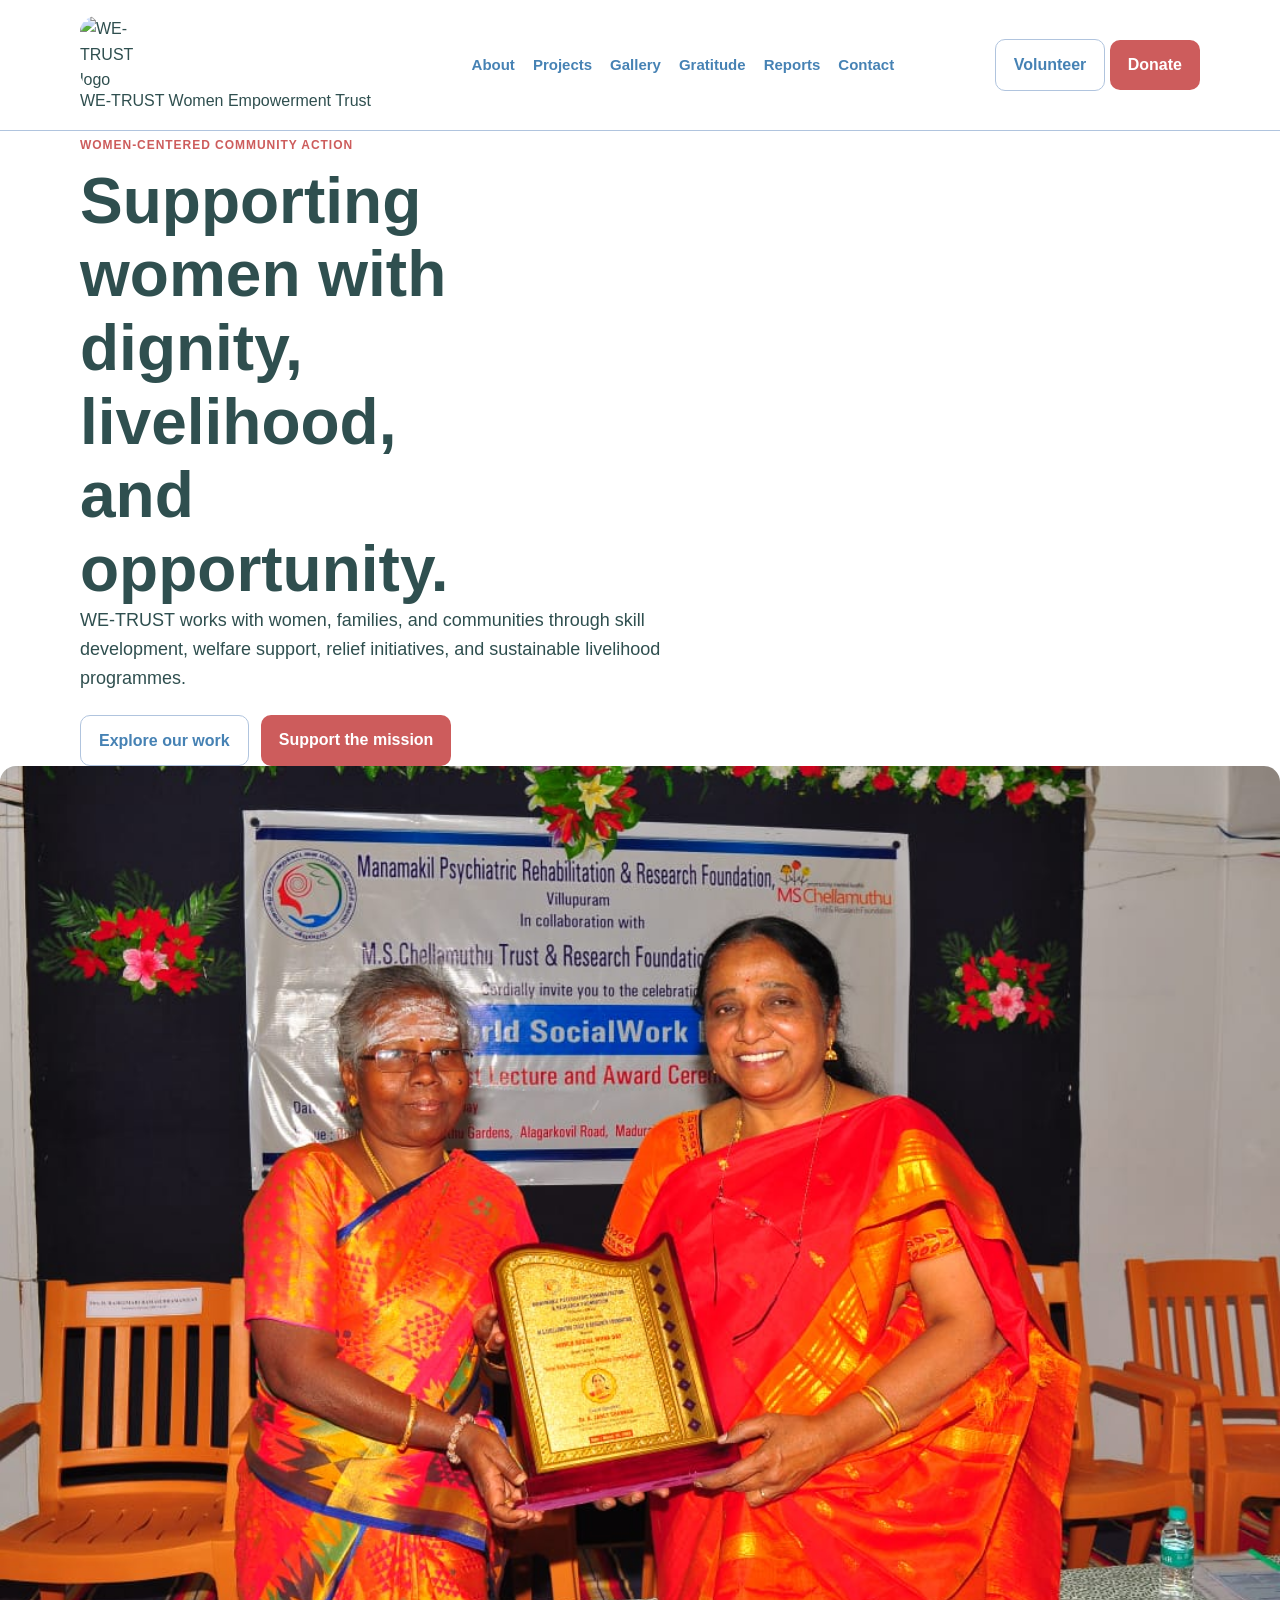
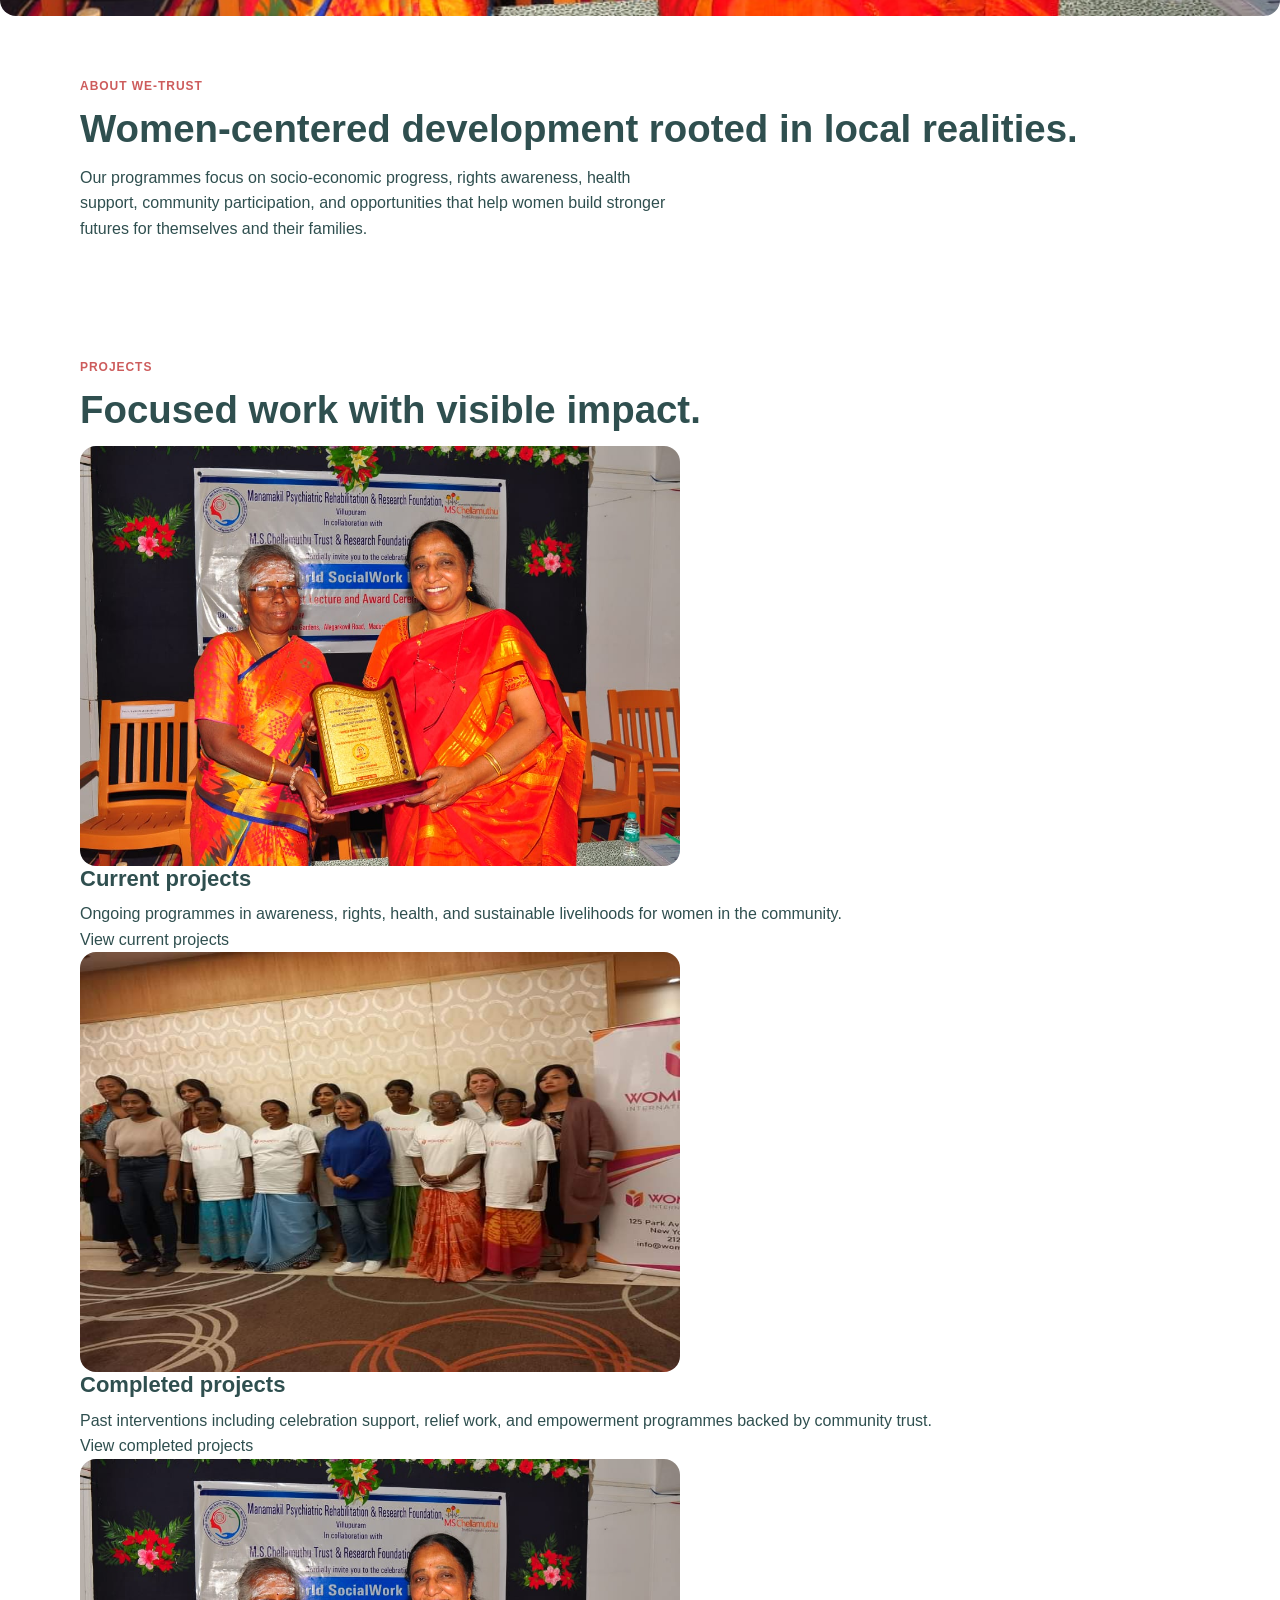
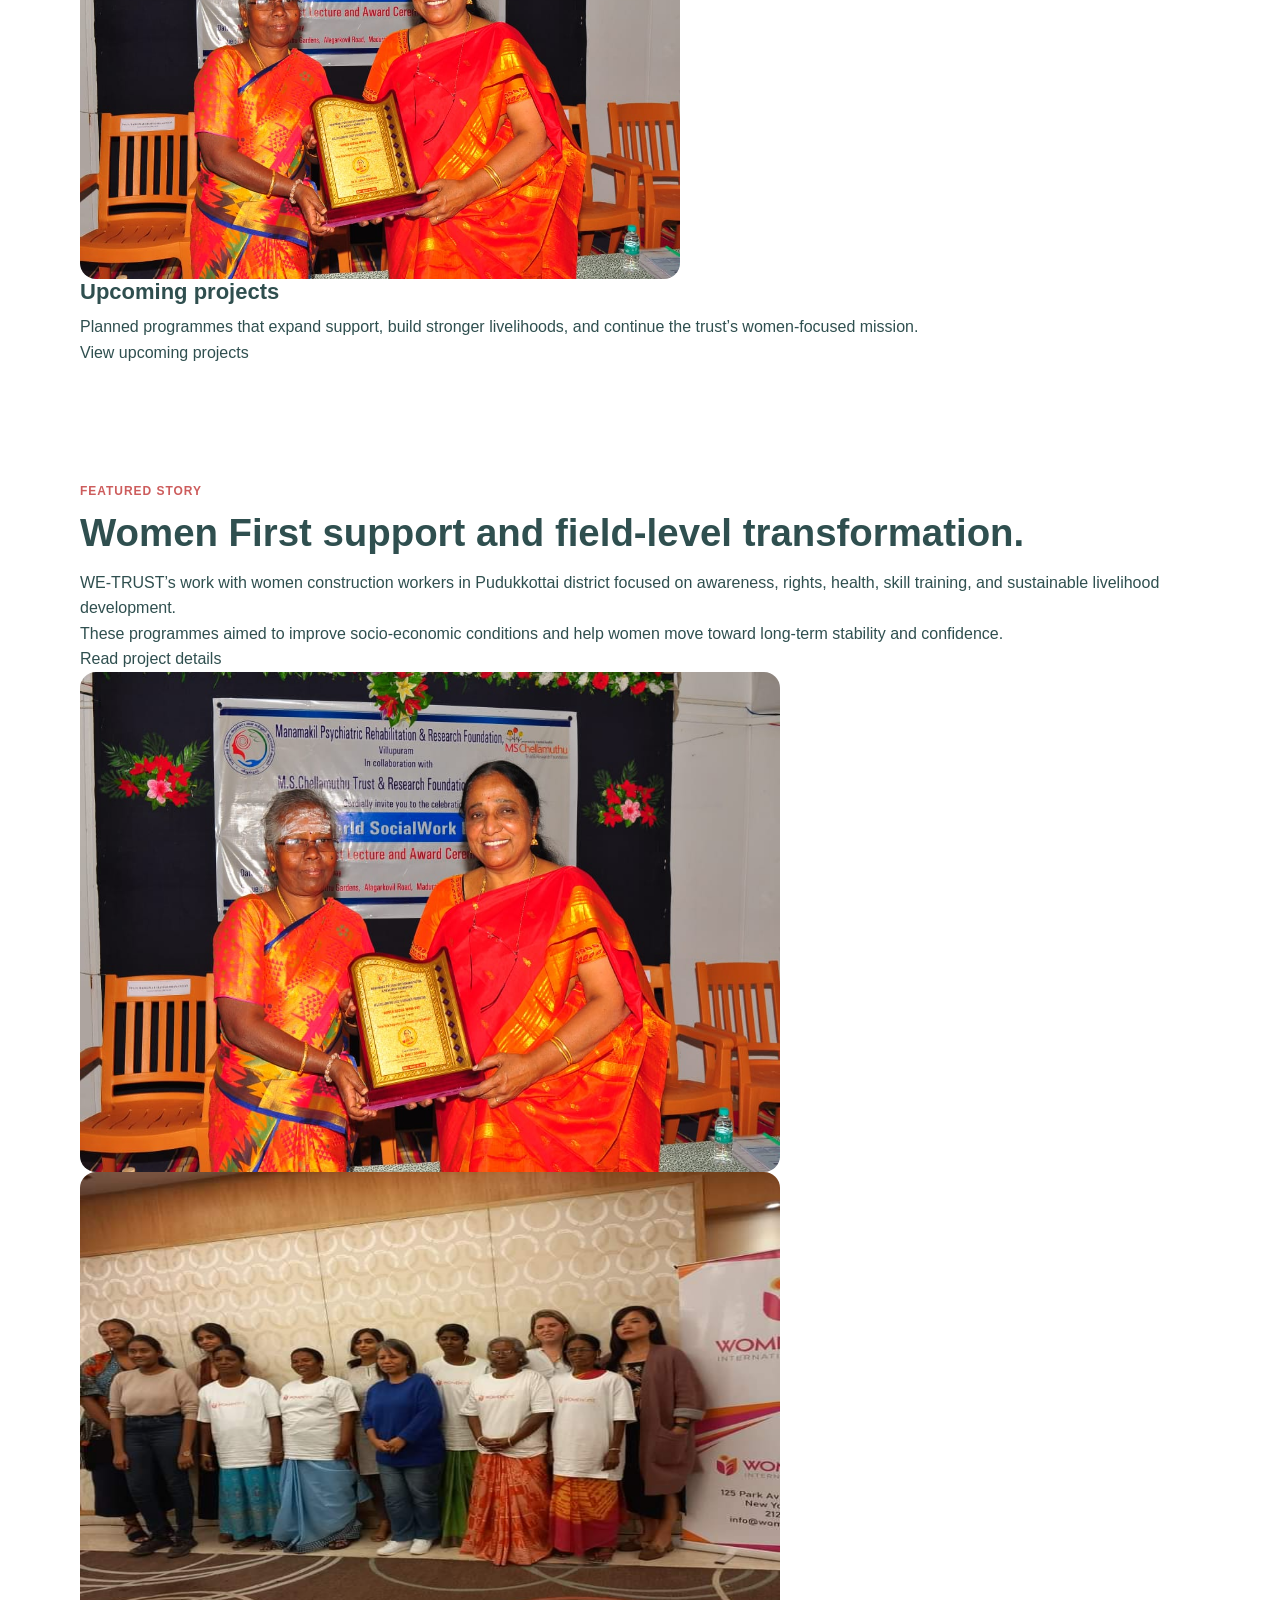
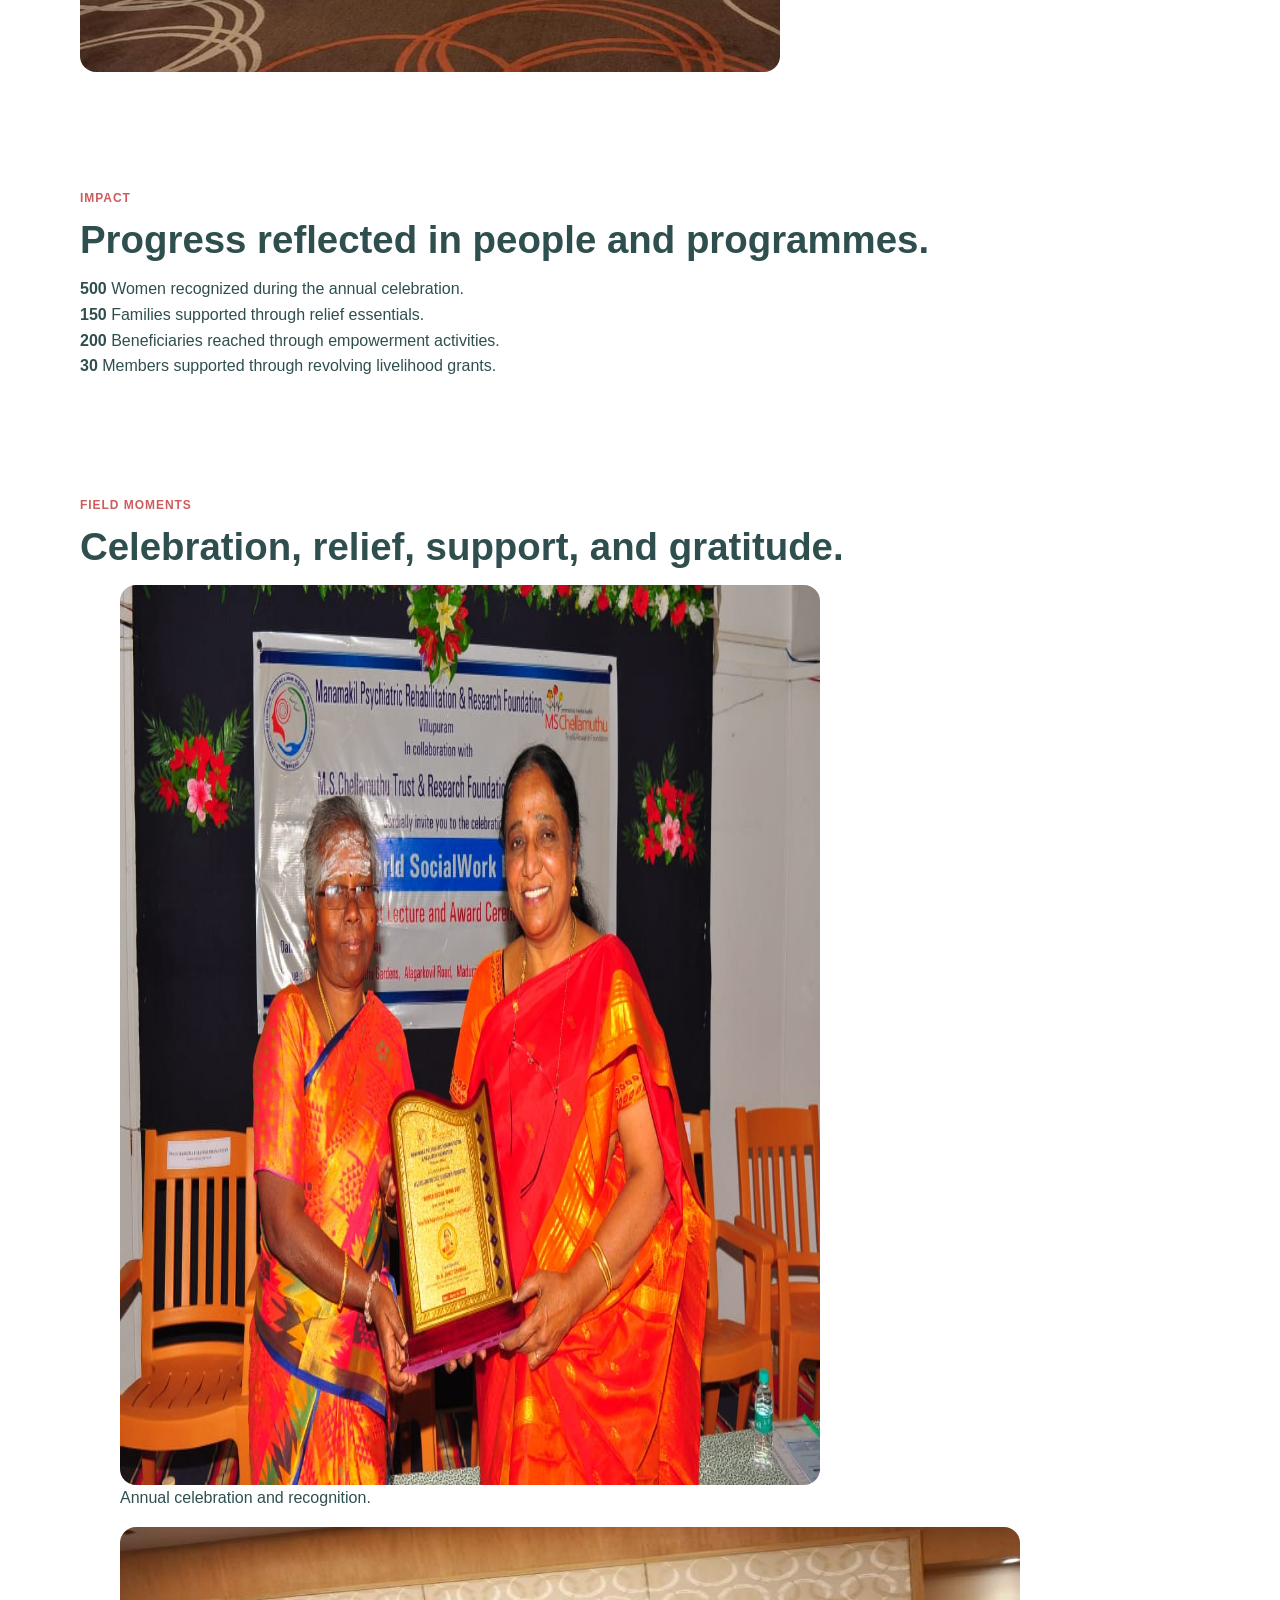
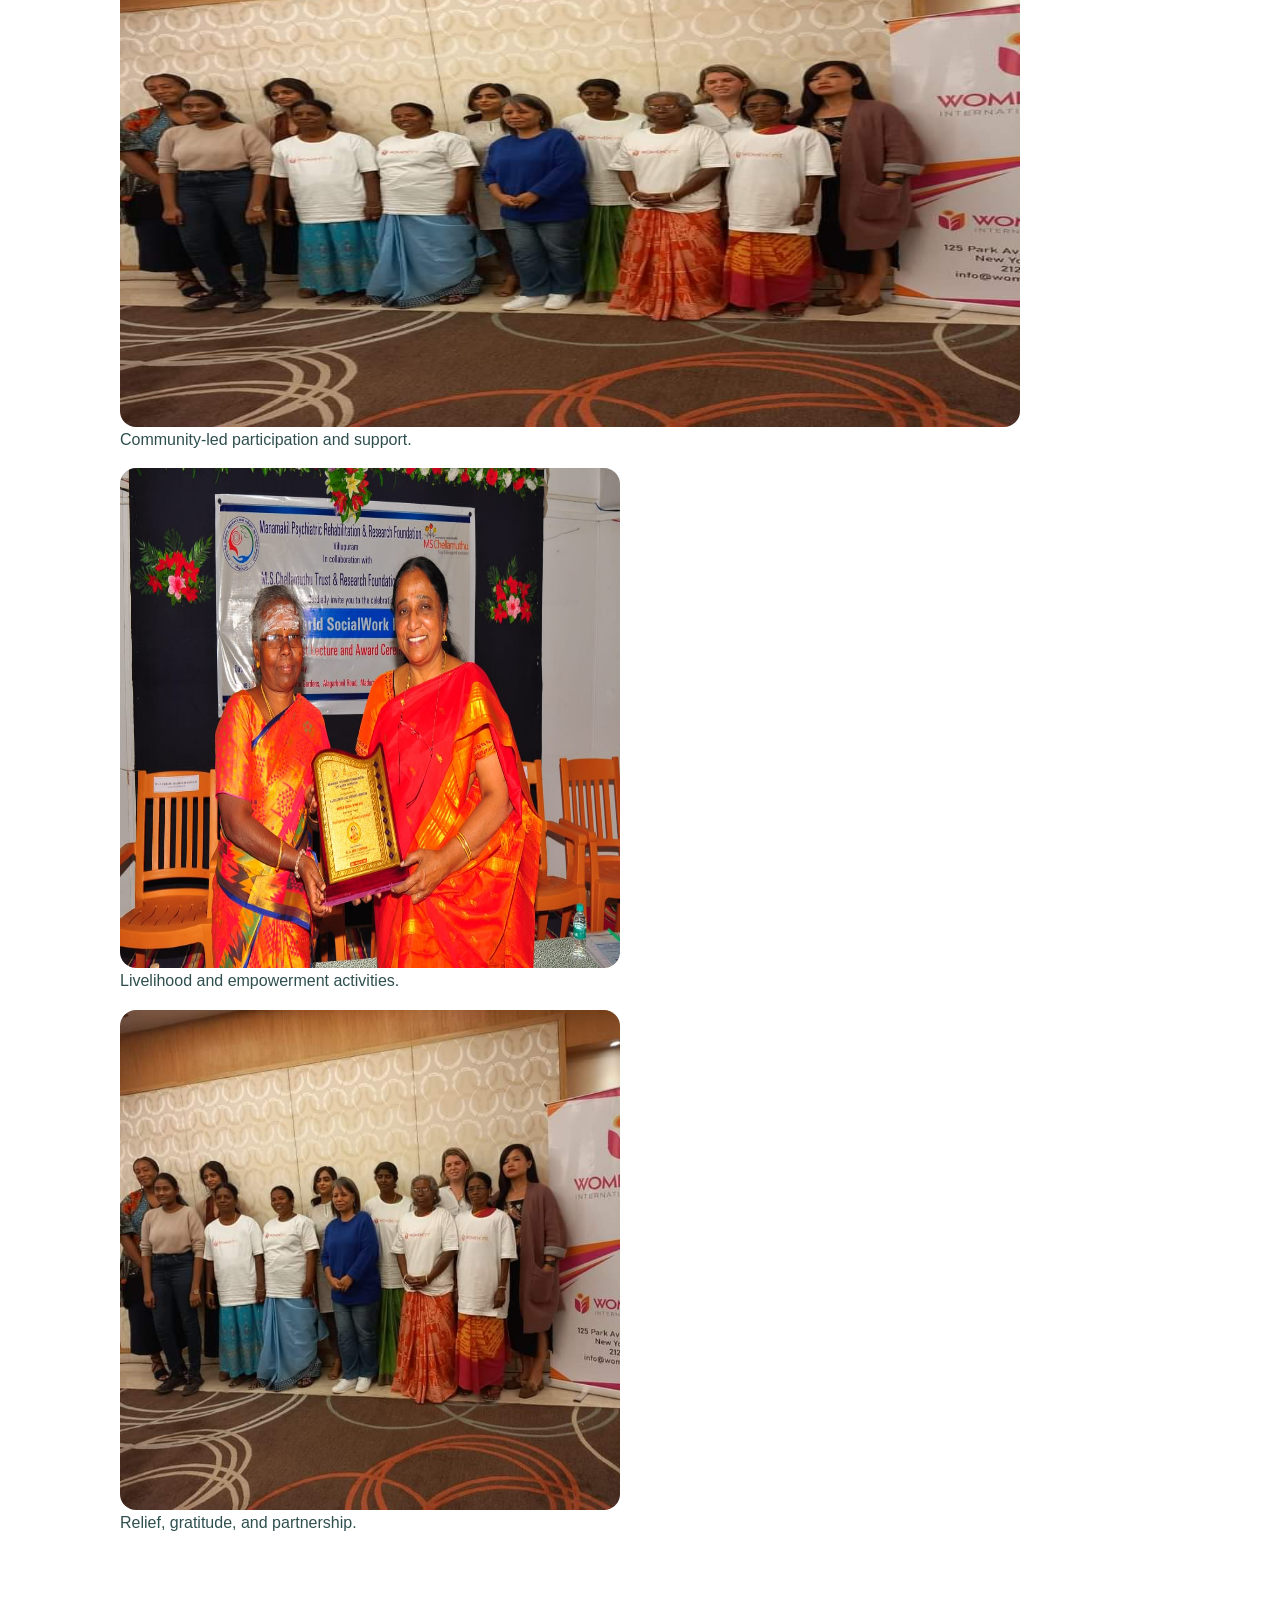
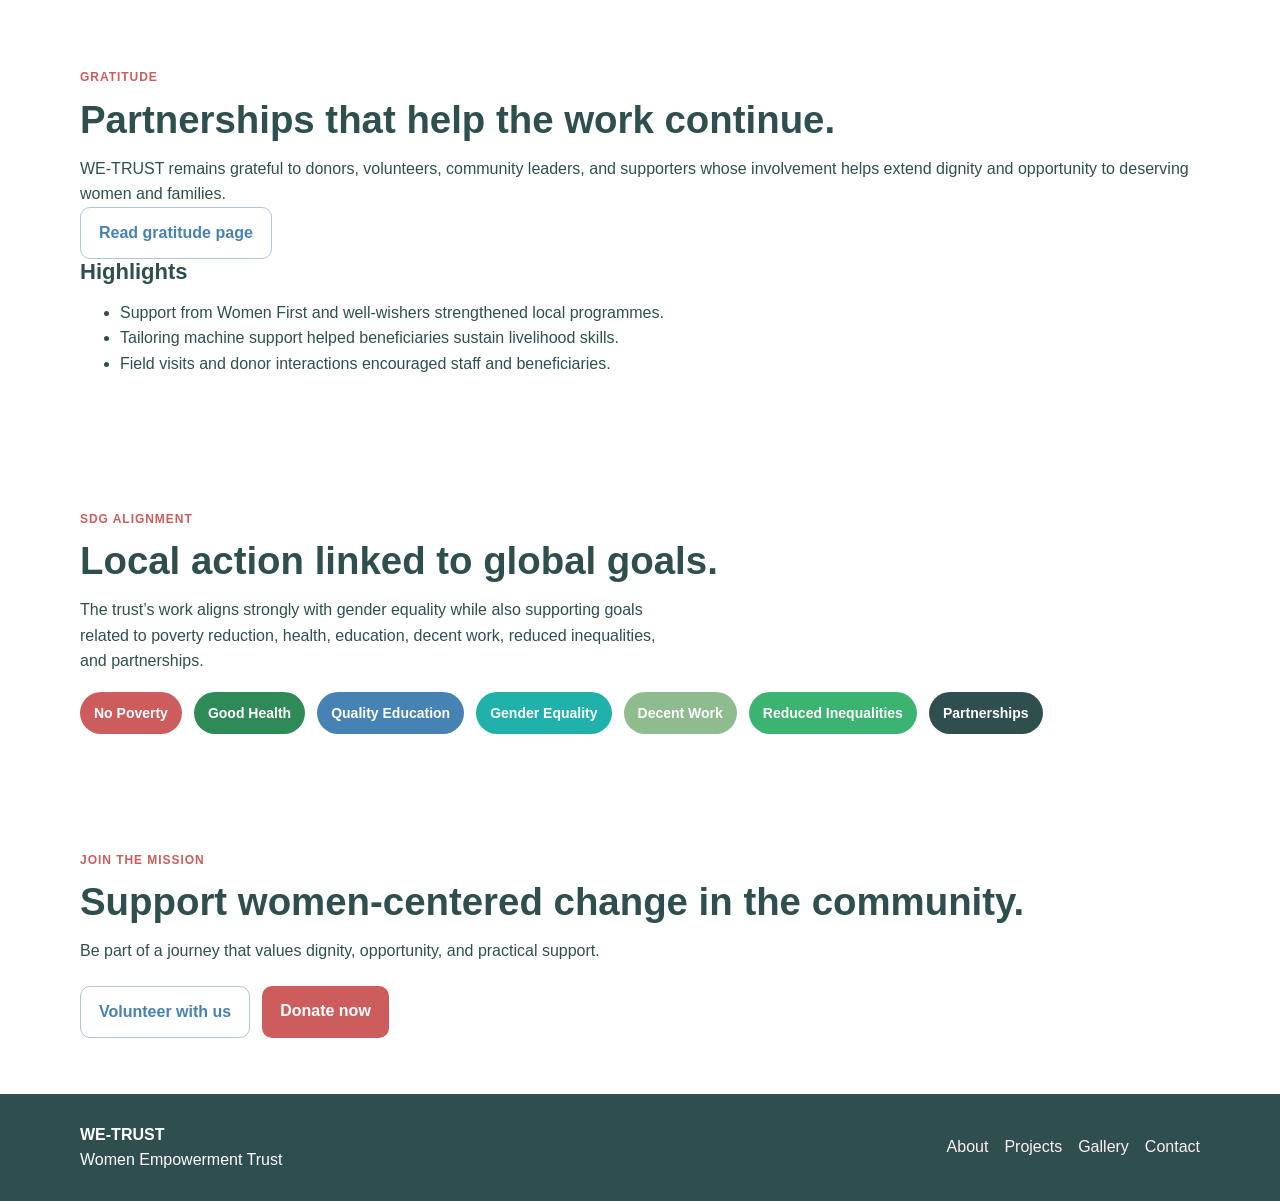
==== index.html @ 2fb6de12 "Update index.html" ====
<!DOCTYPE html>
<html lang="en">
<head>
  <meta charset="UTF-8" />
  <meta name="viewport" content="width=device-width, initial-scale=1.0" />
  <title>WE-TRUST | Women Empowerment Trust</title>
  <link rel="stylesheet" href="css/style.css" />
</head>
<body>
  <header class="site-header">
    <div class="container header-wrap">
      <a href="index.html" class="brand">
        <img src="images/logo.jpg" alt="WE-TRUST logo" class="brand-logo" width="72" height="72" />
        <div class="brand-text">
          <span class="brand-name">WE-TRUST</span>
          <span class="brand-subtitle">Women Empowerment Trust</span>
        </div>
      </a>

      <nav class="nav" aria-label="Main navigation">
        <a href="about.html">About</a>
        <a href="projects.html">Projects</a>
        <a href="gallery.html">Gallery</a>
        <a href="gratitude.html">Gratitude</a>
        <a href="reports.html">Reports</a>
        <a href="contact.html">Contact</a>
      </nav>

      <div class="header-actions">
        <a href="volunteer.html" class="btn btn-secondary" target="_blank" rel="noopener noreferrer">Volunteer</a>
        <a href="donate.html" class="btn btn-primary" target="_blank" rel="noopener noreferrer">Donate</a>
      </div>
    </div>
  </header>

  <main>
    <section class="hero-premium">
      <div class="container hero-premium-inner">
        <div class="hero-premium-copy">
          <span class="tag">Women-centered community action</span>
          <h1>Supporting women with dignity, livelihood, and opportunity.</h1>
          <p class="lead">
            WE-TRUST works with women, families, and communities through skill
            development, welfare support, relief initiatives, and sustainable
            livelihood programmes.
          </p>

          <div class="actions">
            <a href="about.html" class="btn btn-secondary">Explore our work</a>
            <a href="donate.html" class="btn btn-primary" target="_blank" rel="noopener noreferrer">Support the mission</a>
          </div>
        </div>
      </div>
    </section>

    <section class="hero-image-section">
      <img src="images/gallery-1.jpg" alt="Women participating in WE-TRUST community work" class="full-hero-image" width="1600" height="850" />
    </section>

    <section class="section intro-editorial">
      <div class="container intro-grid">
        <div>
          <span class="tag">About WE-TRUST</span>
          <h2>Women-centered development rooted in local realities.</h2>
        </div>
        <div>
          <p class="section-copy">
            Our programmes focus on socio-economic progress, rights awareness,
            health support, community participation, and opportunities that help
            women build stronger futures for themselves and their families.
          </p>
        </div>
      </div>
    </section>

    <section class="section projects-premium">
      <div class="container">
        <div class="section-head">
          <span class="tag">Projects</span>
          <h2>Focused work with visible impact.</h2>
        </div>

        <div class="project-grid">
          <article class="project-card">
            <div class="project-image-wrap">
              <img src="images/gallery-1.jpg" alt="Current women empowerment programme" width="600" height="420" loading="lazy" />
            </div>
            <div class="project-card-content">
              <h3>Current projects</h3>
              <p>Ongoing programmes in awareness, rights, health, and sustainable livelihoods for women in the community.</p>
              <a href="current-projects.html" target="_blank" rel="noopener noreferrer">View current projects</a>
            </div>
          </article>

          <article class="project-card">
            <div class="project-image-wrap">
              <img src="images/gallery-2.jpg" alt="Completed community support work" width="600" height="420" loading="lazy" />
            </div>
            <div class="project-card-content">
              <h3>Completed projects</h3>
              <p>Past interventions including celebration support, relief work, and empowerment programmes backed by community trust.</p>
              <a href="completed-projects.html" target="_blank" rel="noopener noreferrer">View completed projects</a>
            </div>
          </article>

          <article class="project-card">
            <div class="project-image-wrap">
              <img src="images/gallery-1.jpg" alt="Upcoming plans for community programmes" width="600" height="420" loading="lazy" />
            </div>
            <div class="project-card-content">
              <h3>Upcoming projects</h3>
              <p>Planned programmes that expand support, build stronger livelihoods, and continue the trust’s women-focused mission.</p>
              <a href="upcoming-projects.html" target="_blank" rel="noopener noreferrer">View upcoming projects</a>
            </div>
          </article>
        </div>
      </div>
    </section>

    <section class="section story-image-section">
      <div class="container story-split">
        <div class="story-copy-panel">
          <span class="tag">Featured story</span>
          <h2>Women First support and field-level transformation.</h2>
          <p>
            WE-TRUST’s work with women construction workers in Pudukkottai district
            focused on awareness, rights, health, skill training, and sustainable
            livelihood development.
          </p>
          <p>
            These programmes aimed to improve socio-economic conditions and help
            women move toward long-term stability and confidence.
          </p>
          <a href="projects.html" class="text-link">Read project details</a>
        </div>

        <div class="story-image-stack">
          <img src="images/gallery-1.jpg" alt="Women involved in empowerment programme activities" width="700" height="500" loading="lazy" />
          <img src="images/gallery-2.jpg" alt="Community participation and field engagement" width="700" height="500" loading="lazy" />
        </div>
      </div>
    </section>

    <section class="section impact-premium">
      <div class="container">
        <div class="section-head">
          <span class="tag">Impact</span>
          <h2>Progress reflected in people and programmes.</h2>
        </div>

        <div class="impact-row">
          <div class="impact-box">
            <strong>500</strong>
            <span>Women recognized during the annual celebration.</span>
          </div>
          <div class="impact-box">
            <strong>150</strong>
            <span>Families supported through relief essentials.</span>
          </div>
          <div class="impact-box">
            <strong>200</strong>
            <span>Beneficiaries reached through empowerment activities.</span>
          </div>
          <div class="impact-box">
            <strong>30</strong>
            <span>Members supported through revolving livelihood grants.</span>
          </div>
        </div>
      </div>
    </section>

    <section class="section mosaic-section">
      <div class="container">
        <div class="section-head">
          <span class="tag">Field moments</span>
          <h2>Celebration, relief, support, and gratitude.</h2>
        </div>

        <div class="mosaic-grid">
          <figure class="mosaic-card tall">
            <img src="images/gallery-1.jpg" alt="WE-TRUST programme celebration" width="700" height="900" loading="lazy" />
            <figcaption>Annual celebration and recognition.</figcaption>
          </figure>

          <figure class="mosaic-card wide">
            <img src="images/gallery-2.jpg" alt="Community support and beneficiary participation" width="900" height="500" loading="lazy" />
            <figcaption>Community-led participation and support.</figcaption>
          </figure>

          <figure class="mosaic-card">
            <img src="images/gallery-1.jpg" alt="Women-focused field engagement" width="500" height="500" loading="lazy" />
            <figcaption>Livelihood and empowerment activities.</figcaption>
          </figure>

          <figure class="mosaic-card">
            <img src="images/gallery-2.jpg" alt="Relief or donor engagement moment" width="500" height="500" loading="lazy" />
            <figcaption>Relief, gratitude, and partnership.</figcaption>
          </figure>
        </div>
      </div>
    </section>

    <section class="section gratitude-section">
      <div class="container gratitude-grid">
        <div class="gratitude-copy">
          <span class="tag">Gratitude</span>
          <h2>Partnerships that help the work continue.</h2>
          <p>
            WE-TRUST remains grateful to donors, volunteers, community leaders,
            and supporters whose involvement helps extend dignity and opportunity
            to deserving women and families.
          </p>
          <a href="gratitude.html" class="btn btn-secondary" target="_blank" rel="noopener noreferrer">Read gratitude page</a>
        </div>

        <div class="gratitude-panel">
          <h3>Highlights</h3>
          <ul>
            <li>Support from Women First and well-wishers strengthened local programmes.</li>
            <li>Tailoring machine support helped beneficiaries sustain livelihood skills.</li>
            <li>Field visits and donor interactions encouraged staff and beneficiaries.</li>
          </ul>
        </div>
      </div>
    </section>

    <section class="section sdg-premium">
      <div class="container">
        <div class="section-head">
          <span class="tag">SDG alignment</span>
          <h2>Local action linked to global goals.</h2>
        </div>

        <p class="section-copy">
          The trust’s work aligns strongly with gender equality while also
          supporting goals related to poverty reduction, health, education,
          decent work, reduced inequalities, and partnerships.
        </p>

        <div class="sdg-list">
          <span class="sdg s1">No Poverty</span>
          <span class="sdg s3">Good Health</span>
          <span class="sdg s4">Quality Education</span>
          <span class="sdg s5">Gender Equality</span>
          <span class="sdg s8">Decent Work</span>
          <span class="sdg s10">Reduced Inequalities</span>
          <span class="sdg s17">Partnerships</span>
        </div>
      </div>
    </section>

    <section class="section closing-cta">
      <div class="container closing-cta-wrap">
        <div>
          <span class="tag">Join the mission</span>
          <h2>Support women-centered change in the community.</h2>
          <p class="section-copy">
            Be part of a journey that values dignity, opportunity, and practical support.
          </p>
        </div>

        <div class="actions">
          <a href="volunteer.html" class="btn btn-secondary" target="_blank" rel="noopener noreferrer">Volunteer with us</a>
          <a href="donate.html" class="btn btn-primary" target="_blank" rel="noopener noreferrer">Donate now</a>
        </div>
      </div>
    </section>
  </main>

  <footer class="site-footer">
    <div class="container footer-wrap">
      <div>
        <strong>WE-TRUST</strong>
        <p>Women Empowerment Trust</p>
      </div>

      <div class="footer-links">
        <a href="about.html">About</a>
        <a href="projects.html">Projects</a>
        <a href="gallery.html">Gallery</a>
        <a href="contact.html">Contact</a>
      </div>
    </div>
  </footer>
</body>
</html>
---- css/style.css ----
* {
  box-sizing: border-box;
}

html {
  scroll-behavior: smooth;
}

body {
  margin: 0;
  font-family: Arial, sans-serif;
  color: darkslategray;
  background: white;
  line-height: 1.6;
}

a {
  text-decoration: none;
  color: inherit;
}

img {
  max-width: 100%;
  display: block;
  border-radius: 16px;
}

.container {
  width: min(1120px, calc(100% - 32px));
  margin: 0 auto;
}

.narrow {
  max-width: 760px;
}

.site-header {
  position: sticky;
  top: 0;
  z-index: 20;
  background: white;
  border-bottom: 1px solid lightsteelblue;
}

.header-wrap {
  display: flex;
  justify-content: space-between;
  align-items: center;
  gap: 16px;
  padding: 16px 0;
}

.logo {
  font-size: 24px;
  font-weight: 700;
  color: indianred;
}

.nav {
  display: flex;
  flex-wrap: wrap;
  gap: 18px;
}

.nav a {
  font-size: 15px;
  font-weight: 600;
  color: steelblue;
}

.nav a:hover,
.nav a:focus {
  color: indianred;
}

.section {
  padding: 56px 0;
}

.hero-band {
  background: linear-gradient(135deg, floralwhite 0%, aliceblue 100%);
}

.light-section {
  background: white;
}

.soft-section {
  background: lavenderblush;
}

.alt-section {
  background: aliceblue;
}

.tag {
  display: inline-block;
  margin-bottom: 10px;
  font-size: 12px;
  font-weight: 700;
  letter-spacing: 0.08em;
  text-transform: uppercase;
  color: indianred;
}

h1,
h2,
h3 {
  margin: 0;
  line-height: 1.15;
  color: darkslategray;
}

h1 {
  max-width: 12ch;
  font-size: clamp(2.6rem, 5vw, 4.5rem);
}

h2 {
  margin-bottom: 14px;
  font-size: clamp(1.8rem, 3vw, 3rem);
}

h3 {
  margin-bottom: 10px;
  font-size: 22px;
}

p {
  margin: 0;
}

.lead {
  max-width: 64ch;
  font-size: 18px;
}

.section-copy {
  max-width: 68ch;
}

.hero-grid {
  display: grid;
  grid-template-columns: 1.2fr 0.8fr;
  gap: 28px;
  align-items: center;
}

.hero-copy {
  max-width: 760px;
}

.hero-panel {
  background: white;
  border: 1px solid lightsteelblue;
  border-radius: 18px;
  padding: 24px;
  box-shadow: 0 12px 32px mistyrose;
}

.hero-panel ul {
  margin: 16px 0 0;
  padding-left: 18px;
}

.hero-panel li {
  margin-bottom: 8px;
}

.actions {
  display: flex;
  flex-wrap: wrap;
  gap: 12px;
  margin-top: 22px;
}

.btn {
  display: inline-block;
  padding: 12px 18px;
  border-radius: 10px;
  font-weight: 700;
  transition: 0.2s ease;
}

.btn-primary {
  background: indianred;
  color: white;
}

.btn-primary:hover,
.btn-primary:focus {
  background: seagreen;
}

.btn-secondary {
  background: white;
  color: steelblue;
  border: 1px solid lightsteelblue;
}

.btn-secondary:hover,
.btn-secondary:focus {
  background: aliceblue;
}

.feature-grid,
.cards,
.stats,
.story-grid,
.gallery-grid,
.link-grid {
  display: grid;
  gap: 20px;
}

.feature-grid,
.cards,
.story-grid {
  grid-template-columns: repeat(3, 1fr);
}

.stats {
  grid-template-columns: repeat(4, 1fr);
}

.gallery-grid {
  grid-template-columns: repeat(2, 1fr);
}

.link-grid {
  grid-template-columns: repeat(4, 1fr);
}

.card,
.stat,
.story-card,
.link-card,
.info-panel {
  background: white;
  border: 1px solid lightsteelblue;
  border-radius: 18px;
  padding: 22px;
}

.card p,
.story-card p,
.link-card p,
.info-panel p,
.stat span {
  color: dimgray;
}

.card a,
.link-card a,
.story-card a {
  display: inline-block;
  margin-top: 14px;
  color: seagreen;
  font-weight: 700;
}

.card a:hover,
.link-card a:hover,
.story-card a:hover,
.card a:focus,
.link-card a:focus,
.story-card a:focus {
  color: indianred;
}

.stat strong {
  display: block;
  margin-bottom: 8px;
  font-size: 24px;
  color: seagreen;
}

.split-row {
  display: grid;
  grid-template-columns: 1fr 1fr;
  gap: 24px;
  align-items: start;
}

.highlight-list {
  margin: 16px 0 0;
  padding-left: 18px;
}

.highlight-list li {
  margin-bottom: 8px;
}

.sdg-copy {
  max-width: 70ch;
}

.sdg-list {
  display: flex;
  flex-wrap: wrap;
  gap: 12px;
  margin-top: 18px;
}

.sdg {
  display: inline-block;
  padding: 10px 14px;
  border-radius: 999px;
  color: white;
  font-size: 14px;
  font-weight: 700;
}

.s1 {
  background: indianred;
}

.s3 {
  background: seagreen;
}

.s4 {
  background: steelblue;
}

.s5 {
  background: lightseagreen;
}

.s6 {
  background: deepskyblue;
}

.s8 {
  background: darkseagreen;
}

.s10 {
  background: mediumseagreen;
}

.s17 {
  background: darkslategray;
}

.gallery-card {
  overflow: hidden;
  background: white;
  border: 1px solid lightsteelblue;
  border-radius: 18px;
}

.gallery-card img {
  width: 100%;
  height: 260px;
  object-fit: cover;
  border-radius: 0;
}

.gallery-caption {
  padding: 18px;
}

.horizontal-cta {
  display: grid;
  grid-template-columns: 1.2fr 0.8fr;
  gap: 24px;
  align-items: center;
}

.cta-text,
.cta-buttons {
  background: white;
  border: 1px solid lightsteelblue;
  border-radius: 18px;
  padding: 24px;
}

.cta-buttons .actions {
  margin-top: 18px;
}

.site-footer {
  background: darkslategray;
  color: white;
  padding: 28px 0;
}

.footer-wrap {
  display: flex;
  justify-content: space-between;
  align-items: center;
  gap: 16px;
  flex-wrap: wrap;
}

.footer-links {
  display: flex;
  gap: 16px;
  flex-wrap: wrap;
}

.footer-links a {
  color: lavenderblush;
}

.footer-links a:hover,
.footer-links a:focus {
  color: white;
}

@media (max-width: 980px) {
  .hero-grid,
  .horizontal-cta,
  .split-row,
  .feature-grid,
  .cards,
  .story-grid,
  .link-grid {
    grid-template-columns: 1fr;
  }

  .stats {
    grid-template-columns: repeat(2, 1fr);
  }

  .gallery-grid {
    grid-template-columns: 1fr;
  }

  h1 {
    max-width: 16ch;
  }
}

@media (max-width: 680px) {
  .header-wrap {
    flex-direction: column;
    align-items: flex-start;
  }

  .nav {
    gap: 10px;
  }

  .section {
    padding: 40px 0;
  }

  .lead {
    font-size: 16px;
  }

  .stats {
    grid-template-columns: 1fr;
  }

  .actions {
    flex-direction: column;
    align-items: stretch;
  }

  .btn {
    width: 100%;
    text-align: center;
  }

  .gallery-card img {
    height: 220px;
  }
}
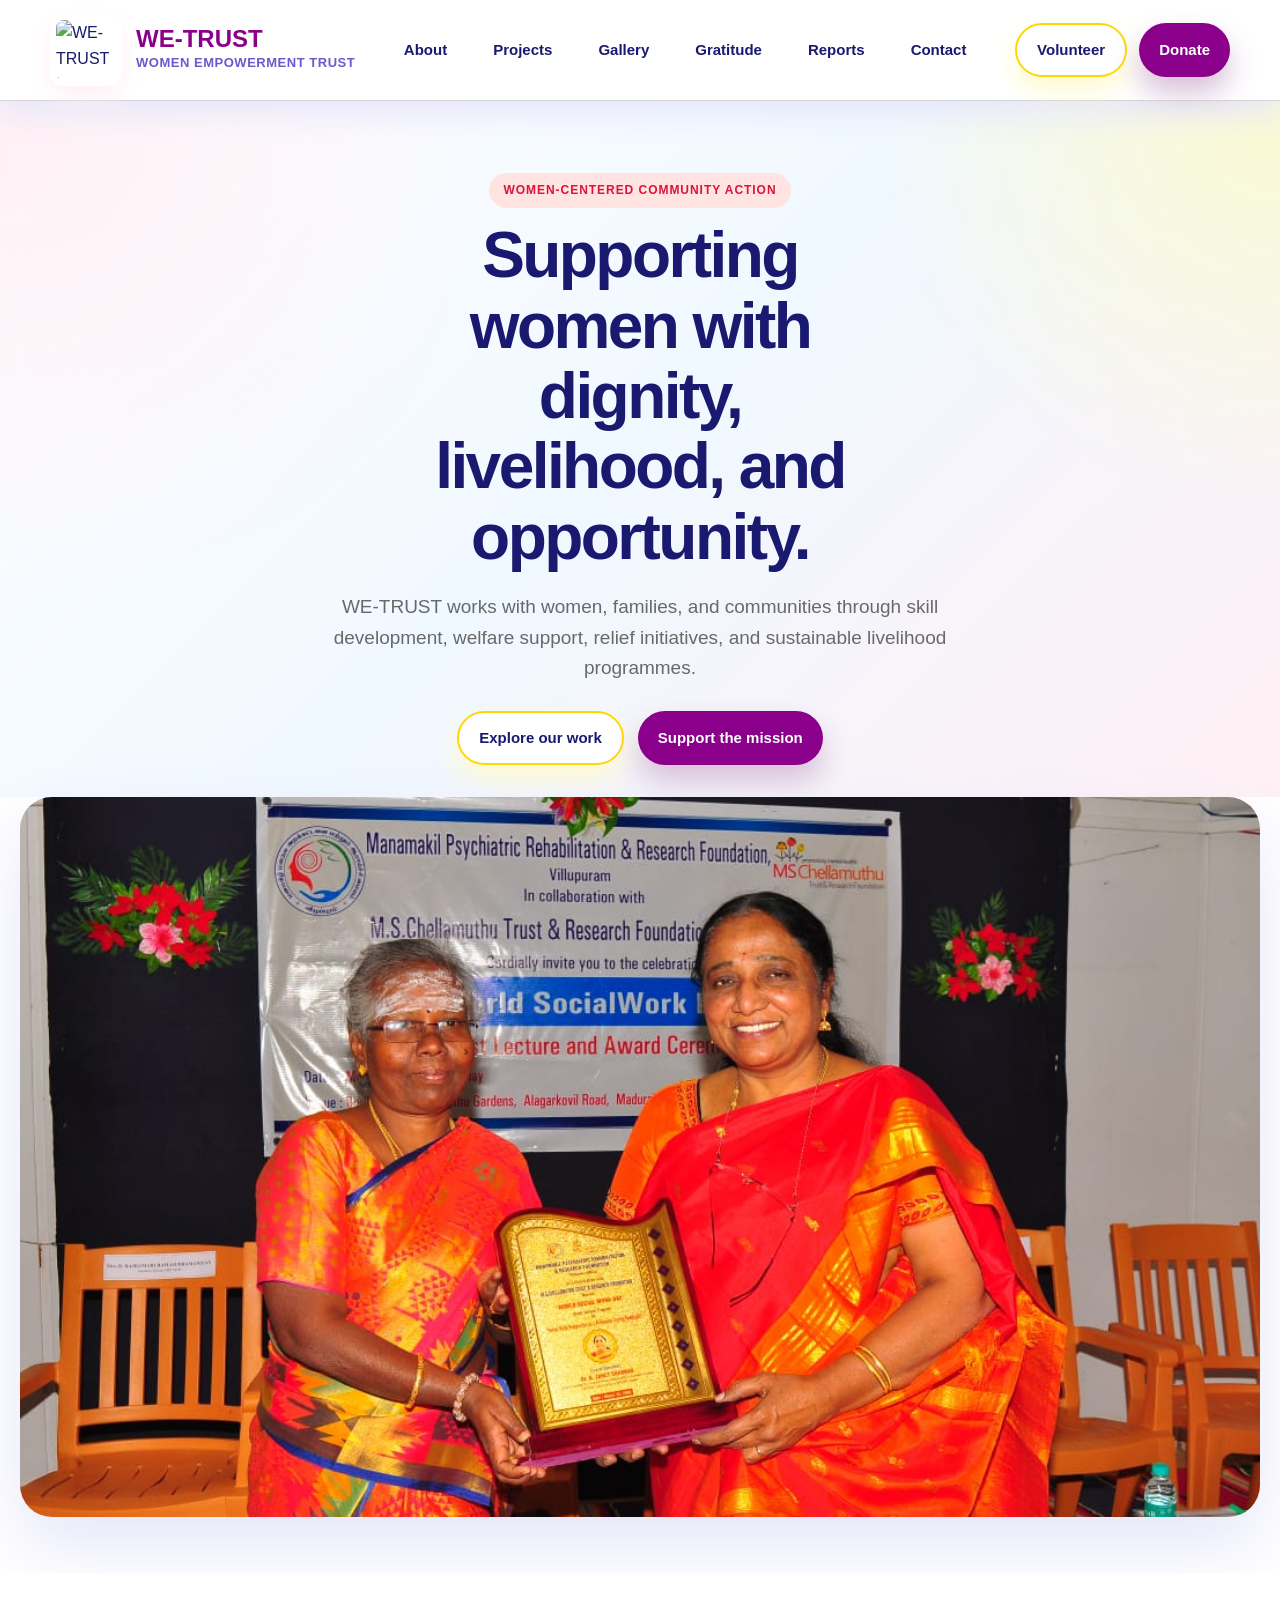
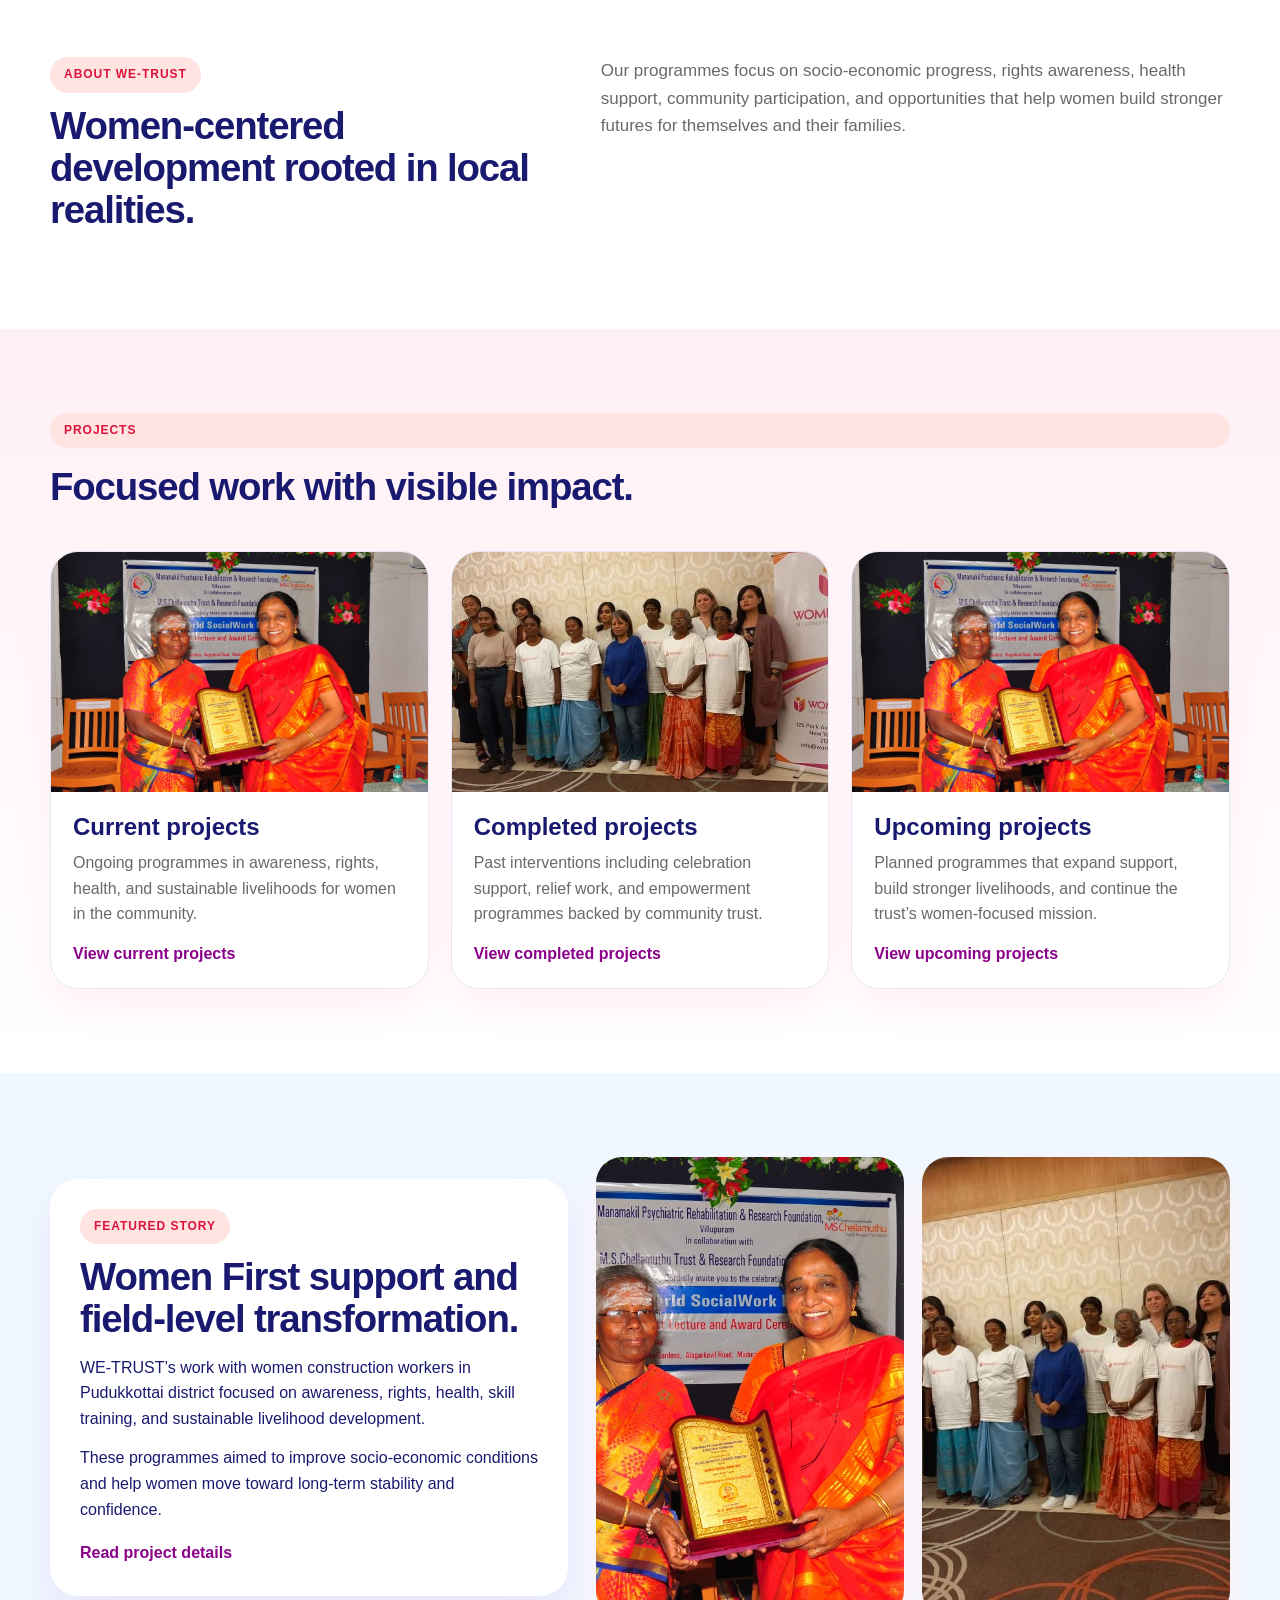
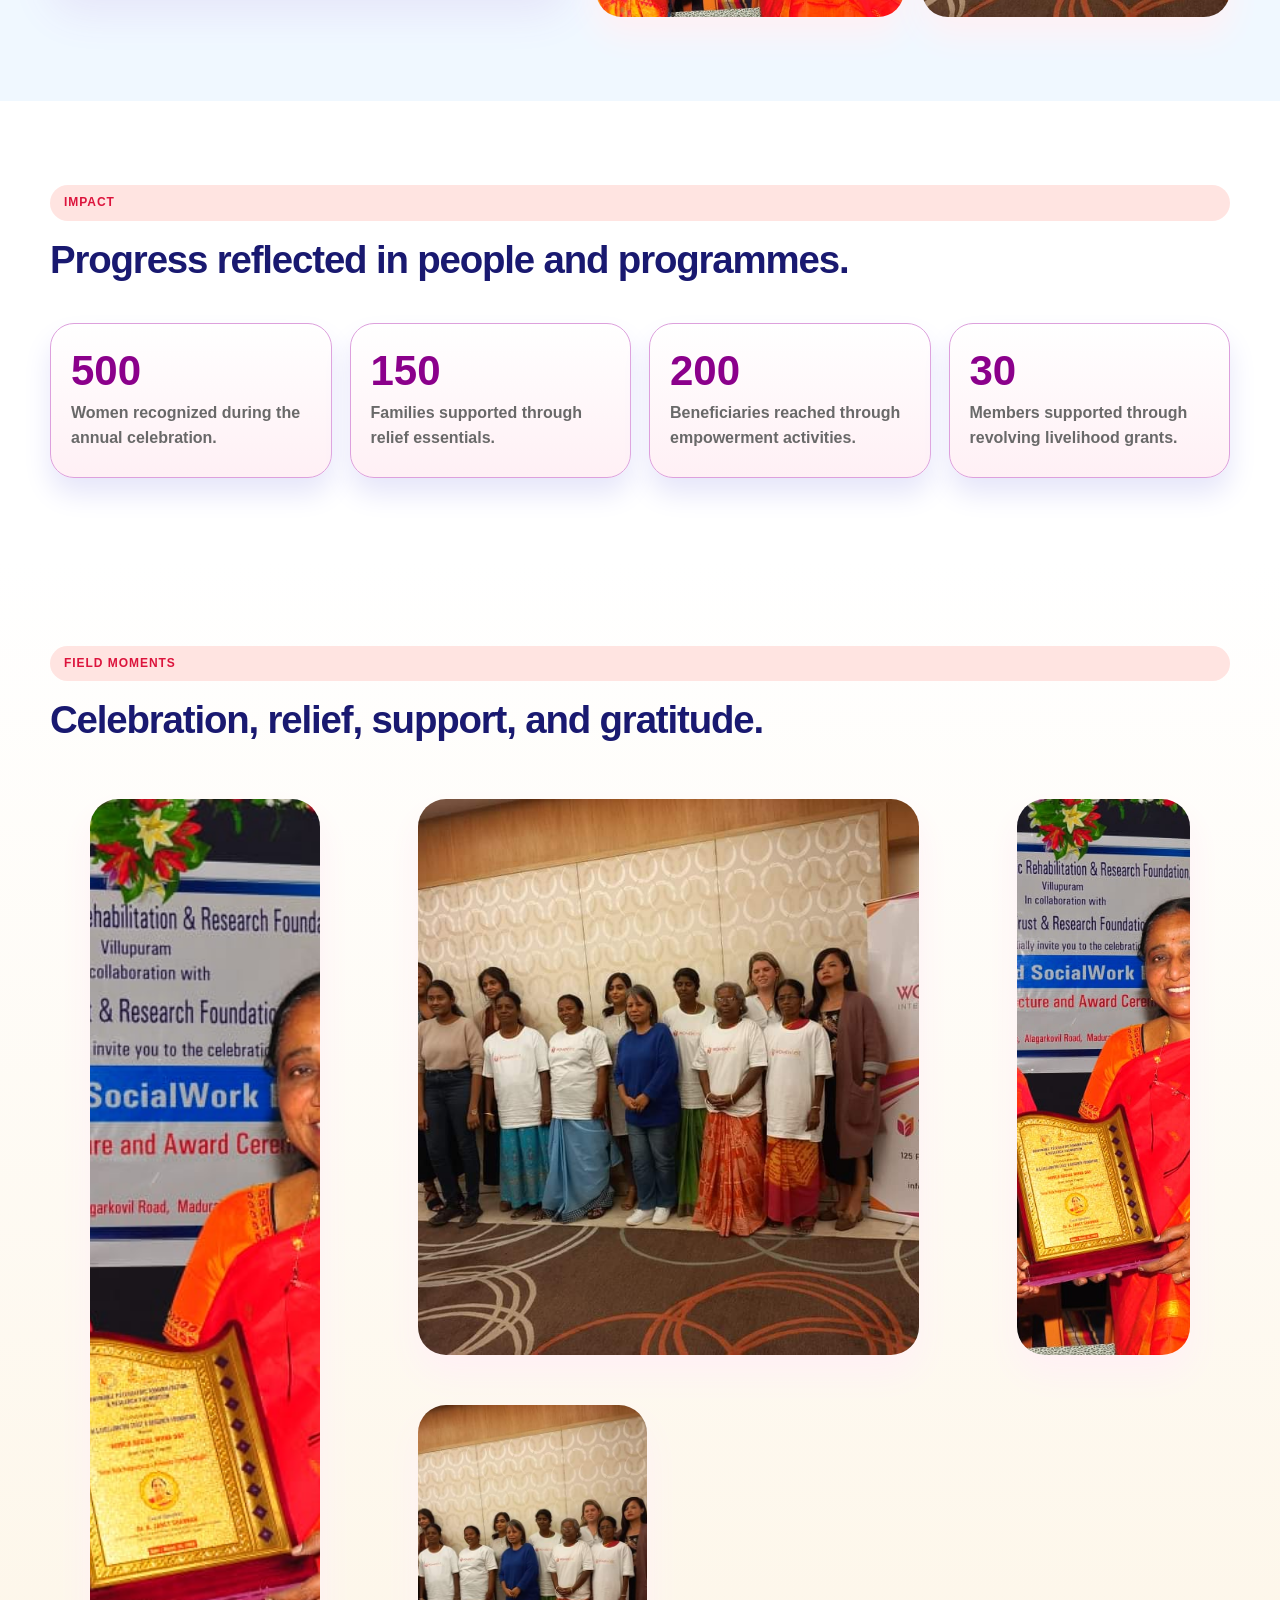
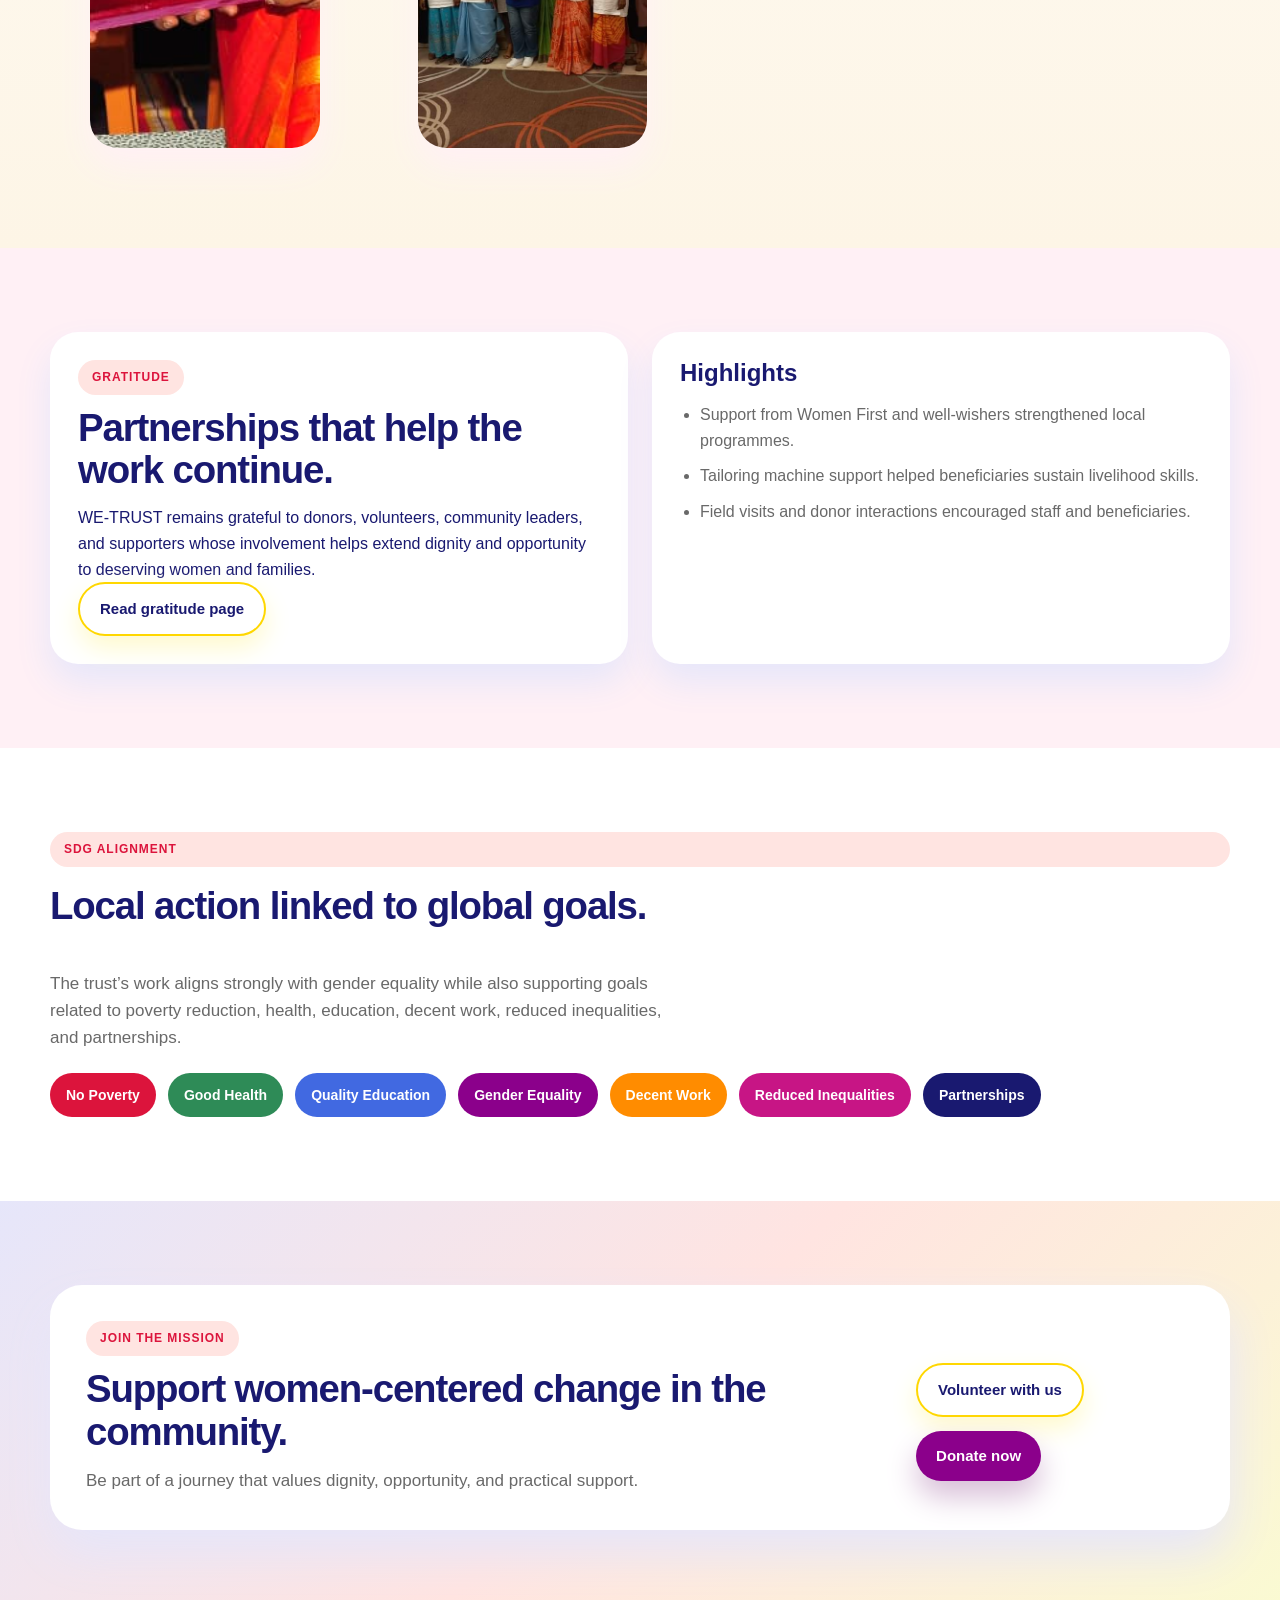
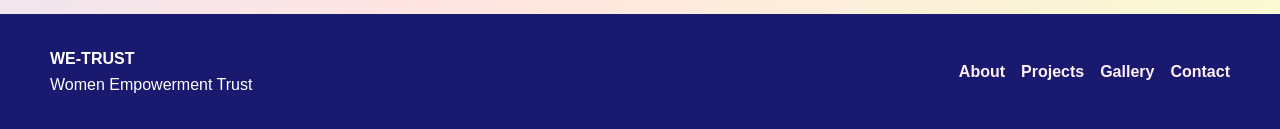
==== commit 1b8957fe: "Update index.html" ====
--- a/index.html
+++ b/index.html
@@ -9,22 +9,22 @@
 <body>
   <header class="site-header">
     <div class="container header-wrap">
-      <a href="index.html" class="brand">
-        <img src="images/logo.jpg" alt="WE-TRUST logo" class="brand-logo" width="72" height="72" />
-        <div class="brand-text">
-          <span class="brand-name">WE-TRUST</span>
-          <span class="brand-subtitle">Women Empowerment Trust</span>
-        </div>
-      </a>
+      <a href="index.html" class="brand" target="_blank" rel="noopener noreferrer">
+  <img src="images/logo.jpg" alt="WE-TRUST logo" class="brand-logo" />
+  <div class="brand-text">
+    <span class="brand-name">WE-TRUST</span>
+    <span class="brand-subtitle">Women Empowerment Trust</span>
+  </div>
+</a>
 
       <nav class="nav" aria-label="Main navigation">
-        <a href="about.html">About</a>
-        <a href="projects.html">Projects</a>
-        <a href="gallery.html">Gallery</a>
-        <a href="gratitude.html">Gratitude</a>
-        <a href="reports.html">Reports</a>
-        <a href="contact.html">Contact</a>
-      </nav>
+  <a href="about.html" target="_blank" rel="noopener noreferrer">About</a>
+  <a href="projects.html" target="_blank" rel="noopener noreferrer">Projects</a>
+  <a href="gallery.html" target="_blank" rel="noopener noreferrer">Gallery</a>
+  <a href="gratitude.html" target="_blank" rel="noopener noreferrer">Gratitude</a>
+  <a href="reports.html" target="_blank" rel="noopener noreferrer">Reports</a>
+  <a href="contact.html" target="_blank" rel="noopener noreferrer">Contact</a>
+</nav>
 
       <div class="header-actions">
         <a href="volunteer.html" class="btn btn-secondary" target="_blank" rel="noopener noreferrer">Volunteer</a>
--- a/css/style.css
+++ b/css/style.css
@@ -9,9 +9,9 @@
 body {
   margin: 0;
   font-family: Arial, sans-serif;
-  color: darkslategray;
-  background: white;
   line-height: 1.6;
+  color: midnightblue;
+  background: seashell;
 }
 
 a {
@@ -20,110 +20,154 @@
 }
 
 img {
+  display: block;
   max-width: 100%;
-  display: block;
-  border-radius: 16px;
 }
 
 .container {
-  width: min(1120px, calc(100% - 32px));
+  width: min(1180px, calc(100% - 40px));
   margin: 0 auto;
-}
-
-.narrow {
-  max-width: 760px;
 }
 
 .site-header {
   position: sticky;
   top: 0;
-  z-index: 20;
-  background: white;
-  border-bottom: 1px solid lightsteelblue;
+  z-index: 100;
+  background: white;
+  border-bottom: 1px solid lightgray;
+  box-shadow: 0 12px 30px lavender;
 }
 
 .header-wrap {
-  display: flex;
-  justify-content: space-between;
+  display: grid;
+  grid-template-columns: auto 1fr auto;
   align-items: center;
-  gap: 16px;
-  padding: 16px 0;
-}
-
-.logo {
+  gap: 24px;
+  padding: 14px 0;
+}
+
+.brand {
+  display: flex;
+  align-items: center;
+  gap: 14px;
+}
+
+.brand-logo {
+  width: 72px;
+  height: 72px;
+  object-fit: contain;
+  border-radius: 14px;
+  background: white;
+  padding: 6px;
+  box-shadow: 0 10px 24px lavenderblush;
+}
+
+.brand-text {
+  display: flex;
+  flex-direction: column;
+  gap: 2px;
+}
+
+.brand-name {
   font-size: 24px;
+  font-weight: 800;
+  color: darkmagenta;
+  line-height: 1;
+}
+
+.brand-subtitle {
+  font-size: 13px;
+  color: slateblue;
   font-weight: 700;
-  color: indianred;
+  letter-spacing: 0.04em;
+  text-transform: uppercase;
 }
 
 .nav {
   display: flex;
+  justify-content: center;
   flex-wrap: wrap;
   gap: 18px;
 }
 
 .nav a {
+  padding: 10px 14px;
+  border-radius: 999px;
   font-size: 15px;
-  font-weight: 600;
-  color: steelblue;
+  font-weight: 700;
+  color: midnightblue;
+  transition: 0.25s ease;
 }
 
 .nav a:hover,
-.nav a:focus {
-  color: indianred;
-}
-
-.section {
-  padding: 56px 0;
-}
-
-.hero-band {
-  background: linear-gradient(135deg, floralwhite 0%, aliceblue 100%);
-}
-
-.light-section {
-  background: white;
-}
-
-.soft-section {
-  background: lavenderblush;
-}
-
-.alt-section {
-  background: aliceblue;
+.nav a:focus-visible {
+  background: moccasin;
+  color: darkmagenta;
+  transform: translateY(-2px);
+}
+
+.header-actions {
+  display: flex;
+  gap: 12px;
+  flex-wrap: wrap;
+  justify-content: flex-end;
+}
+
+.hero-premium {
+  padding: 72px 0 32px;
+  background:
+    radial-gradient(circle at top left, lavenderblush 0%, transparent 35%),
+    radial-gradient(circle at top right, lightgoldenrodyellow 0%, transparent 28%),
+    linear-gradient(135deg, white 0%, aliceblue 50%, lavenderblush 100%);
+}
+
+.hero-premium-inner {
+  max-width: 920px;
+  text-align: center;
+}
+
+.hero-premium-copy {
+  display: flex;
+  flex-direction: column;
+  align-items: center;
 }
 
 .tag {
   display: inline-block;
-  margin-bottom: 10px;
+  margin-bottom: 12px;
+  padding: 8px 14px;
+  border-radius: 999px;
+  background: mistyrose;
+  color: crimson;
   font-size: 12px;
-  font-weight: 700;
+  font-weight: 800;
   letter-spacing: 0.08em;
   text-transform: uppercase;
-  color: indianred;
 }
 
 h1,
 h2,
 h3 {
   margin: 0;
-  line-height: 1.15;
-  color: darkslategray;
+  line-height: 1.1;
+  color: midnightblue;
 }
 
 h1 {
   max-width: 12ch;
-  font-size: clamp(2.6rem, 5vw, 4.5rem);
+  font-size: clamp(2.8rem, 5vw, 5rem);
+  letter-spacing: -0.04em;
 }
 
 h2 {
+  font-size: clamp(2rem, 3vw, 3.2rem);
   margin-bottom: 14px;
-  font-size: clamp(1.8rem, 3vw, 3rem);
+  letter-spacing: -0.03em;
 }
 
 h3 {
+  font-size: 24px;
   margin-bottom: 10px;
-  font-size: 22px;
 }
 
 p {
@@ -132,187 +176,359 @@
 
 .lead {
   max-width: 64ch;
-  font-size: 18px;
+  margin-top: 20px;
+  font-size: 19px;
+  color: dimgray;
 }
 
 .section-copy {
   max-width: 68ch;
-}
-
-.hero-grid {
+  color: dimgray;
+  font-size: 17px;
+}
+
+.actions {
+  display: flex;
+  flex-wrap: wrap;
+  gap: 14px;
+  margin-top: 28px;
+}
+
+.btn {
+  display: inline-flex;
+  align-items: center;
+  justify-content: center;
+  min-height: 48px;
+  padding: 13px 20px;
+  border-radius: 999px;
+  font-size: 15px;
+  font-weight: 800;
+  transition: 0.25s ease;
+  cursor: pointer;
+}
+
+.btn-primary {
+  background: darkmagenta;
+  color: white;
+  box-shadow: 0 16px 30px thistle;
+}
+
+.btn-primary:hover,
+.btn-primary:focus-visible {
+  background: deeppink;
+  transform: translateY(-3px) scale(1.02);
+  box-shadow: 0 22px 36px plum;
+}
+
+.btn-secondary {
+  background: white;
+  color: midnightblue;
+  border: 2px solid gold;
+  box-shadow: 0 12px 26px lemonchiffon;
+}
+
+.btn-secondary:hover,
+.btn-secondary:focus-visible {
+  background: gold;
+  color: midnightblue;
+  transform: translateY(-3px);
+}
+
+.hero-image-section {
+  padding: 0 0 56px;
+  background: white;
+}
+
+.full-hero-image {
+  width: min(1240px, calc(100% - 40px));
+  margin: 0 auto;
+  height: clamp(320px, 58vw, 720px);
+  object-fit: cover;
+  border-radius: 32px;
+  box-shadow: 0 30px 70px lavender;
+}
+
+.section {
+  padding: 84px 0;
+}
+
+.intro-editorial {
+  background: white;
+}
+
+.intro-grid {
   display: grid;
-  grid-template-columns: 1.2fr 0.8fr;
+  grid-template-columns: 0.9fr 1.1fr;
+  gap: 36px;
+  align-items: start;
+}
+
+.projects-premium {
+  background: linear-gradient(180deg, lavenderblush 0%, white 100%);
+}
+
+.section-head {
+  display: flex;
+  flex-direction: column;
+  gap: 6px;
+  margin-bottom: 28px;
+}
+
+.project-grid {
+  display: grid;
+  grid-template-columns: repeat(3, 1fr);
+  gap: 22px;
+}
+
+.project-card {
+  overflow: hidden;
+  background: white;
+  border-radius: 28px;
+  border: 1px solid lavender;
+  box-shadow: 0 18px 40px lavenderblush;
+  transition: 0.3s ease;
+}
+
+.project-card:hover,
+.project-card:focus-within {
+  transform: translateY(-10px);
+  box-shadow: 0 28px 52px plum;
+}
+
+.project-image-wrap {
+  overflow: hidden;
+}
+
+.project-image-wrap img {
+  width: 100%;
+  height: 240px;
+  object-fit: cover;
+  transition: 0.35s ease;
+}
+
+.project-card:hover .project-image-wrap img,
+.project-card:focus-within .project-image-wrap img {
+  transform: scale(1.06);
+}
+
+.project-card-content {
+  padding: 22px;
+}
+
+.project-card-content p {
+  color: dimgray;
+}
+
+.project-card-content a {
+  display: inline-block;
+  margin-top: 14px;
+  color: darkmagenta;
+  font-weight: 800;
+}
+
+.project-card-content a:hover,
+.project-card-content a:focus-visible {
+  color: deeppink;
+}
+
+.story-image-section {
+  background: aliceblue;
+}
+
+.story-split {
+  display: grid;
+  grid-template-columns: 0.9fr 1.1fr;
   gap: 28px;
   align-items: center;
 }
 
-.hero-copy {
-  max-width: 760px;
-}
-
-.hero-panel {
-  background: white;
-  border: 1px solid lightsteelblue;
-  border-radius: 18px;
-  padding: 24px;
-  box-shadow: 0 12px 32px mistyrose;
-}
-
-.hero-panel ul {
+.story-copy-panel {
+  background: white;
+  border-radius: 28px;
+  padding: 30px;
+  box-shadow: 0 18px 42px lavender;
+}
+
+.story-copy-panel p + p {
+  margin-top: 14px;
+}
+
+.text-link {
+  display: inline-block;
+  margin-top: 18px;
+  color: darkmagenta;
+  font-weight: 800;
+}
+
+.text-link:hover,
+.text-link:focus-visible {
+  color: deeppink;
+}
+
+.story-image-stack {
+  display: grid;
+  grid-template-columns: 1fr 1fr;
+  gap: 18px;
+}
+
+.story-image-stack img {
+  width: 100%;
+  height: 460px;
+  object-fit: cover;
+  border-radius: 26px;
+  box-shadow: 0 18px 34px lavenderblush;
+  transition: 0.3s ease;
+}
+
+.story-image-stack img:hover {
+  transform: translateY(-8px) scale(1.02);
+}
+
+.impact-premium {
+  background: white;
+}
+
+.impact-row {
+  display: grid;
+  grid-template-columns: repeat(4, 1fr);
+  gap: 18px;
+}
+
+.impact-box {
+  padding: 26px 20px;
+  border-radius: 24px;
+  background: linear-gradient(180deg, white 0%, lavenderblush 100%);
+  border: 1px solid plum;
+  box-shadow: 0 16px 28px lavender;
+  transition: 0.25s ease;
+}
+
+.impact-box:hover {
+  transform: translateY(-8px);
+  background: linear-gradient(180deg, lightyellow 0%, mistyrose 100%);
+}
+
+.impact-box strong {
+  display: block;
+  margin-bottom: 8px;
+  font-size: 42px;
+  line-height: 1;
+  color: darkmagenta;
+}
+
+.impact-box span {
+  color: dimgray;
+  font-weight: 600;
+}
+
+.mosaic-section {
+  background: linear-gradient(180deg, white 0%, oldlace 100%);
+}
+
+.mosaic-grid {
+  display: grid;
+  grid-template-columns: 1.1fr 1.1fr 0.9fr 0.9fr;
+  gap: 18px;
+}
+
+.mosaic-card {
+  overflow: hidden;
+  border-radius: 28px;
+  background: white;
+  box-shadow: 0 18px 34px lavenderblush;
+  transition: 0.3s ease;
+}
+
+.mosaic-card:hover {
+  transform: translateY(-8px);
+  box-shadow: 0 26px 46px thistle;
+}
+
+.mosaic-card img {
+  width: 100%;
+  height: 100%;
+  min-height: 260px;
+  object-fit: cover;
+  transition: 0.35s ease;
+}
+
+.mosaic-card:hover img {
+  transform: scale(1.05);
+}
+
+.mosaic-card figcaption {
+  padding: 16px 18px;
+  font-weight: 700;
+  color: midnightblue;
+  background: white;
+}
+
+.mosaic-card.tall {
+  grid-row: span 2;
+}
+
+.mosaic-card.wide {
+  grid-column: span 2;
+}
+
+.gratitude-section {
+  background: lavenderblush;
+}
+
+.gratitude-grid {
+  display: grid;
+  grid-template-columns: 1fr 1fr;
+  gap: 24px;
+}
+
+.gratitude-copy,
+.gratitude-panel {
+  background: white;
+  border-radius: 28px;
+  padding: 28px;
+  box-shadow: 0 18px 36px lavender;
+}
+
+.gratitude-panel ul {
   margin: 16px 0 0;
-  padding-left: 18px;
-}
-
-.hero-panel li {
-  margin-bottom: 8px;
-}
-
-.actions {
+  padding-left: 20px;
+}
+
+.gratitude-panel li {
+  margin-bottom: 10px;
+  color: dimgray;
+}
+
+.sdg-premium {
+  background: white;
+}
+
+.sdg-list {
   display: flex;
   flex-wrap: wrap;
   gap: 12px;
   margin-top: 22px;
 }
 
-.btn {
-  display: inline-block;
-  padding: 12px 18px;
-  border-radius: 10px;
-  font-weight: 700;
-  transition: 0.2s ease;
-}
-
-.btn-primary {
-  background: indianred;
-  color: white;
-}
-
-.btn-primary:hover,
-.btn-primary:focus {
-  background: seagreen;
-}
-
-.btn-secondary {
-  background: white;
-  color: steelblue;
-  border: 1px solid lightsteelblue;
-}
-
-.btn-secondary:hover,
-.btn-secondary:focus {
-  background: aliceblue;
-}
-
-.feature-grid,
-.cards,
-.stats,
-.story-grid,
-.gallery-grid,
-.link-grid {
-  display: grid;
-  gap: 20px;
-}
-
-.feature-grid,
-.cards,
-.story-grid {
-  grid-template-columns: repeat(3, 1fr);
-}
-
-.stats {
-  grid-template-columns: repeat(4, 1fr);
-}
-
-.gallery-grid {
-  grid-template-columns: repeat(2, 1fr);
-}
-
-.link-grid {
-  grid-template-columns: repeat(4, 1fr);
-}
-
-.card,
-.stat,
-.story-card,
-.link-card,
-.info-panel {
-  background: white;
-  border: 1px solid lightsteelblue;
-  border-radius: 18px;
-  padding: 22px;
-}
-
-.card p,
-.story-card p,
-.link-card p,
-.info-panel p,
-.stat span {
-  color: dimgray;
-}
-
-.card a,
-.link-card a,
-.story-card a {
-  display: inline-block;
-  margin-top: 14px;
-  color: seagreen;
-  font-weight: 700;
-}
-
-.card a:hover,
-.link-card a:hover,
-.story-card a:hover,
-.card a:focus,
-.link-card a:focus,
-.story-card a:focus {
-  color: indianred;
-}
-
-.stat strong {
-  display: block;
-  margin-bottom: 8px;
-  font-size: 24px;
-  color: seagreen;
-}
-
-.split-row {
-  display: grid;
-  grid-template-columns: 1fr 1fr;
-  gap: 24px;
-  align-items: start;
-}
-
-.highlight-list {
-  margin: 16px 0 0;
-  padding-left: 18px;
-}
-
-.highlight-list li {
-  margin-bottom: 8px;
-}
-
-.sdg-copy {
-  max-width: 70ch;
-}
-
-.sdg-list {
-  display: flex;
-  flex-wrap: wrap;
-  gap: 12px;
-  margin-top: 18px;
-}
-
 .sdg {
-  display: inline-block;
-  padding: 10px 14px;
+  display: inline-flex;
+  align-items: center;
+  justify-content: center;
+  min-height: 44px;
+  padding: 10px 16px;
   border-radius: 999px;
   color: white;
   font-size: 14px;
-  font-weight: 700;
+  font-weight: 800;
+  transition: 0.25s ease;
+}
+
+.sdg:hover {
+  transform: translateY(-3px);
 }
 
 .s1 {
-  background: indianred;
+  background: crimson;
 }
 
 .s3 {
@@ -320,152 +536,166 @@
 }
 
 .s4 {
-  background: steelblue;
+  background: royalblue;
 }
 
 .s5 {
-  background: lightseagreen;
-}
-
-.s6 {
-  background: deepskyblue;
+  background: darkmagenta;
 }
 
 .s8 {
-  background: darkseagreen;
+  background: darkorange;
 }
 
 .s10 {
-  background: mediumseagreen;
+  background: mediumvioletred;
 }
 
 .s17 {
-  background: darkslategray;
-}
-
-.gallery-card {
-  overflow: hidden;
-  background: white;
-  border: 1px solid lightsteelblue;
-  border-radius: 18px;
-}
-
-.gallery-card img {
-  width: 100%;
-  height: 260px;
-  object-fit: cover;
-  border-radius: 0;
-}
-
-.gallery-caption {
-  padding: 18px;
-}
-
-.horizontal-cta {
-  display: grid;
-  grid-template-columns: 1.2fr 0.8fr;
+  background: midnightblue;
+}
+
+.closing-cta {
+  background: linear-gradient(135deg, lavender 0%, mistyrose 50%, lightgoldenrodyellow 100%);
+}
+
+.closing-cta-wrap {
+  display: flex;
+  align-items: center;
+  justify-content: space-between;
   gap: 24px;
-  align-items: center;
-}
-
-.cta-text,
-.cta-buttons {
-  background: white;
-  border: 1px solid lightsteelblue;
-  border-radius: 18px;
-  padding: 24px;
-}
-
-.cta-buttons .actions {
-  margin-top: 18px;
+  padding: 36px;
+  border-radius: 32px;
+  background: white;
+  box-shadow: 0 24px 48px lavender;
 }
 
 .site-footer {
-  background: darkslategray;
+  background: midnightblue;
   color: white;
-  padding: 28px 0;
+  padding: 32px 0;
 }
 
 .footer-wrap {
   display: flex;
   justify-content: space-between;
   align-items: center;
+  gap: 20px;
+  flex-wrap: wrap;
+}
+
+.footer-links {
+  display: flex;
+  flex-wrap: wrap;
   gap: 16px;
-  flex-wrap: wrap;
-}
-
-.footer-links {
-  display: flex;
-  gap: 16px;
-  flex-wrap: wrap;
 }
 
 .footer-links a {
   color: lavenderblush;
+  font-weight: 700;
 }
 
 .footer-links a:hover,
-.footer-links a:focus {
-  color: white;
-}
-
-@media (max-width: 980px) {
-  .hero-grid,
-  .horizontal-cta,
-  .split-row,
-  .feature-grid,
-  .cards,
-  .story-grid,
-  .link-grid {
+.footer-links a:focus-visible {
+  color: gold;
+}
+
+@media (max-width: 1080px) {
+  .header-wrap,
+  .intro-grid,
+  .story-split,
+  .gratitude-grid,
+  .closing-cta-wrap {
     grid-template-columns: 1fr;
-  }
-
-  .stats {
-    grid-template-columns: repeat(2, 1fr);
-  }
-
-  .gallery-grid {
+    display: grid;
+  }
+
+  .project-grid {
+    grid-template-columns: 1fr 1fr;
+  }
+
+  .impact-row {
+    grid-template-columns: 1fr 1fr;
+  }
+
+  .mosaic-grid {
+    grid-template-columns: 1fr 1fr;
+  }
+
+  .mosaic-card.tall,
+  .mosaic-card.wide {
+    grid-column: auto;
+    grid-row: auto;
+  }
+
+  .header-actions {
+    justify-content: flex-start;
+  }
+}
+
+@media (max-width: 720px) {
+  .container {
+    width: min(100% - 24px, 100%);
+  }
+
+  .site-header {
+    position: static;
+  }
+
+  .header-wrap {
+    gap: 16px;
+  }
+
+  .brand-logo {
+    width: 58px;
+    height: 58px;
+  }
+
+  .brand-name {
+    font-size: 20px;
+  }
+
+  .nav {
+    justify-content: flex-start;
+    gap: 10px;
+  }
+
+  .nav a {
+    padding: 8px 12px;
+    font-size: 14px;
+  }
+
+  .section {
+    padding: 60px 0;
+  }
+
+  .project-grid,
+  .impact-row,
+  .story-image-stack,
+  .gratitude-grid,
+  .mosaic-grid {
     grid-template-columns: 1fr;
   }
 
-  h1 {
-    max-width: 16ch;
-  }
-}
-
-@media (max-width: 680px) {
-  .header-wrap {
-    flex-direction: column;
-    align-items: flex-start;
-  }
-
-  .nav {
-    gap: 10px;
-  }
-
-  .section {
-    padding: 40px 0;
-  }
-
-  .lead {
-    font-size: 16px;
-  }
-
-  .stats {
-    grid-template-columns: 1fr;
-  }
-
-  .actions {
-    flex-direction: column;
-    align-items: stretch;
+  .project-image-wrap img,
+  .story-image-stack img {
+    height: 240px;
+  }
+
+  .full-hero-image {
+    border-radius: 22px;
+  }
+
+  .closing-cta-wrap {
+    padding: 24px;
+  }
+
+  .actions,
+  .header-actions {
+    width: 100%;
   }
 
   .btn {
     width: 100%;
-    text-align: center;
-  }
-
-  .gallery-card img {
-    height: 220px;
-  }
-}
+  }
+}
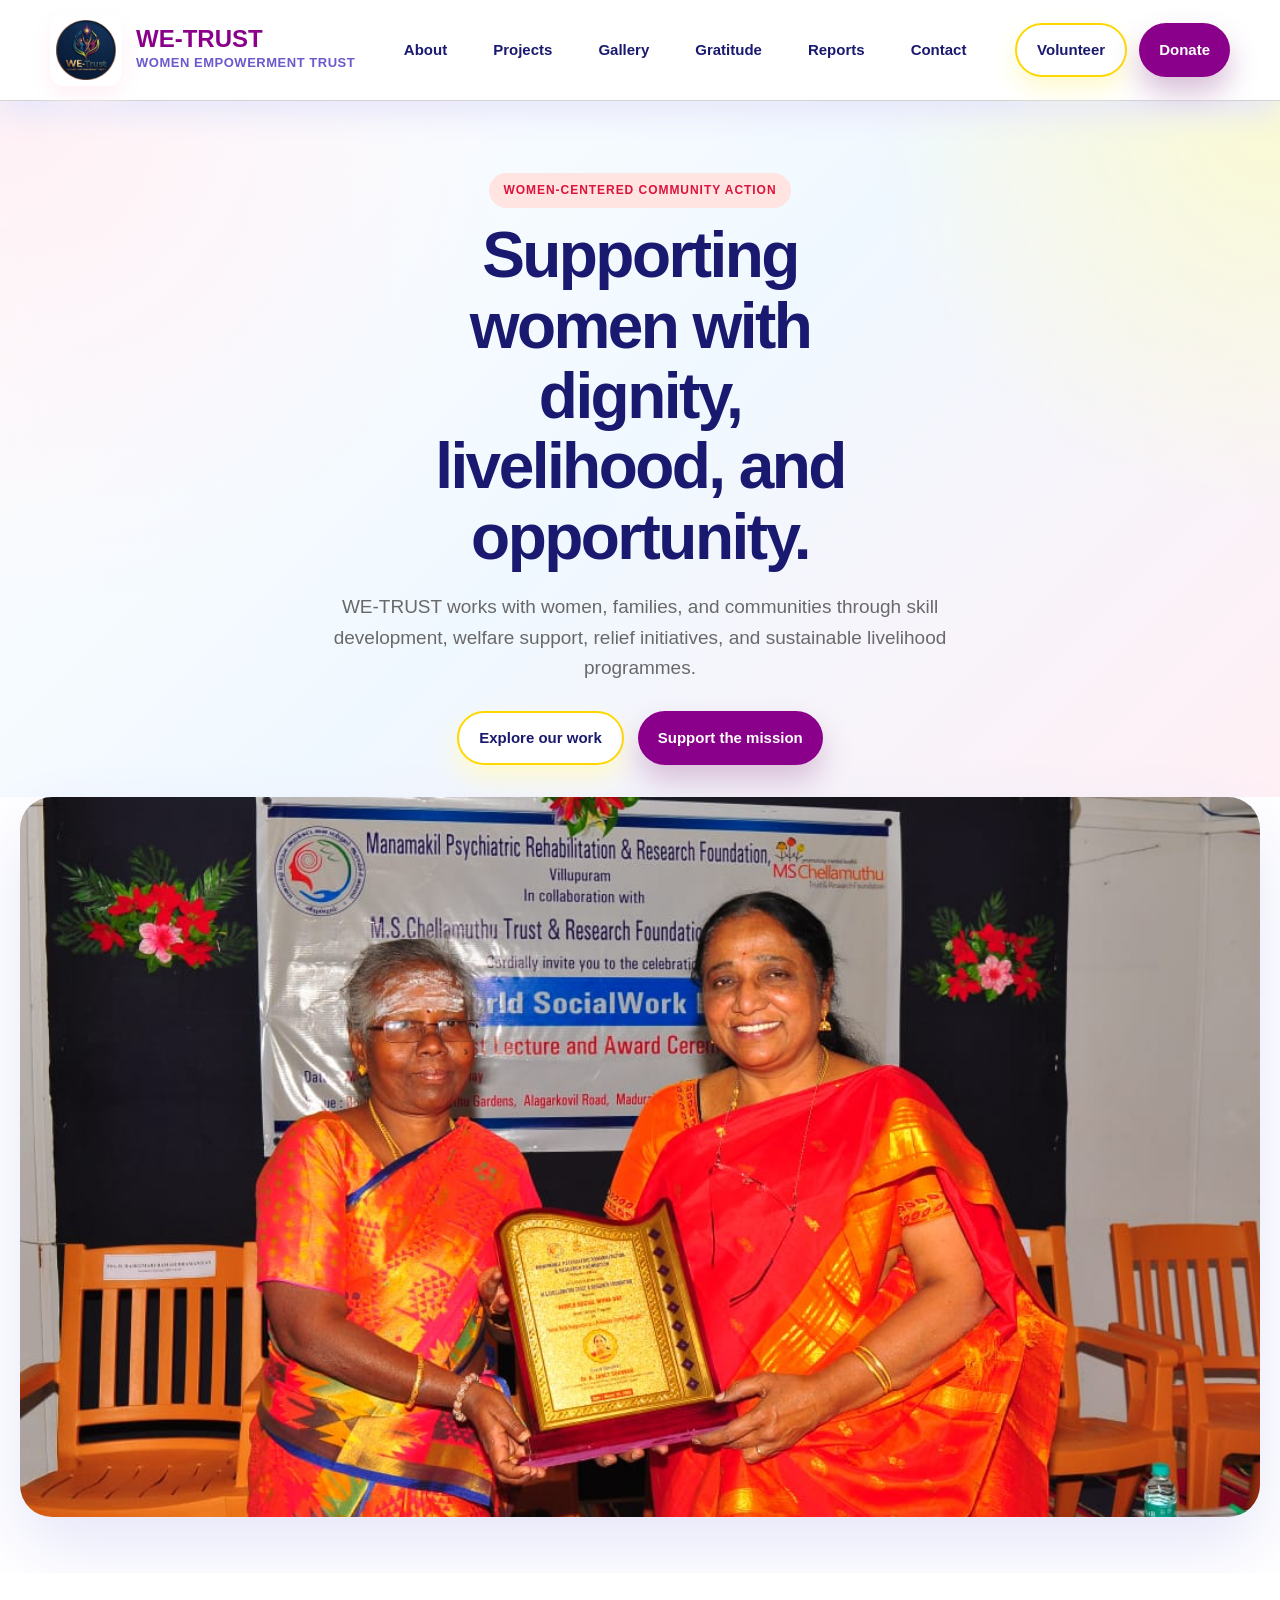
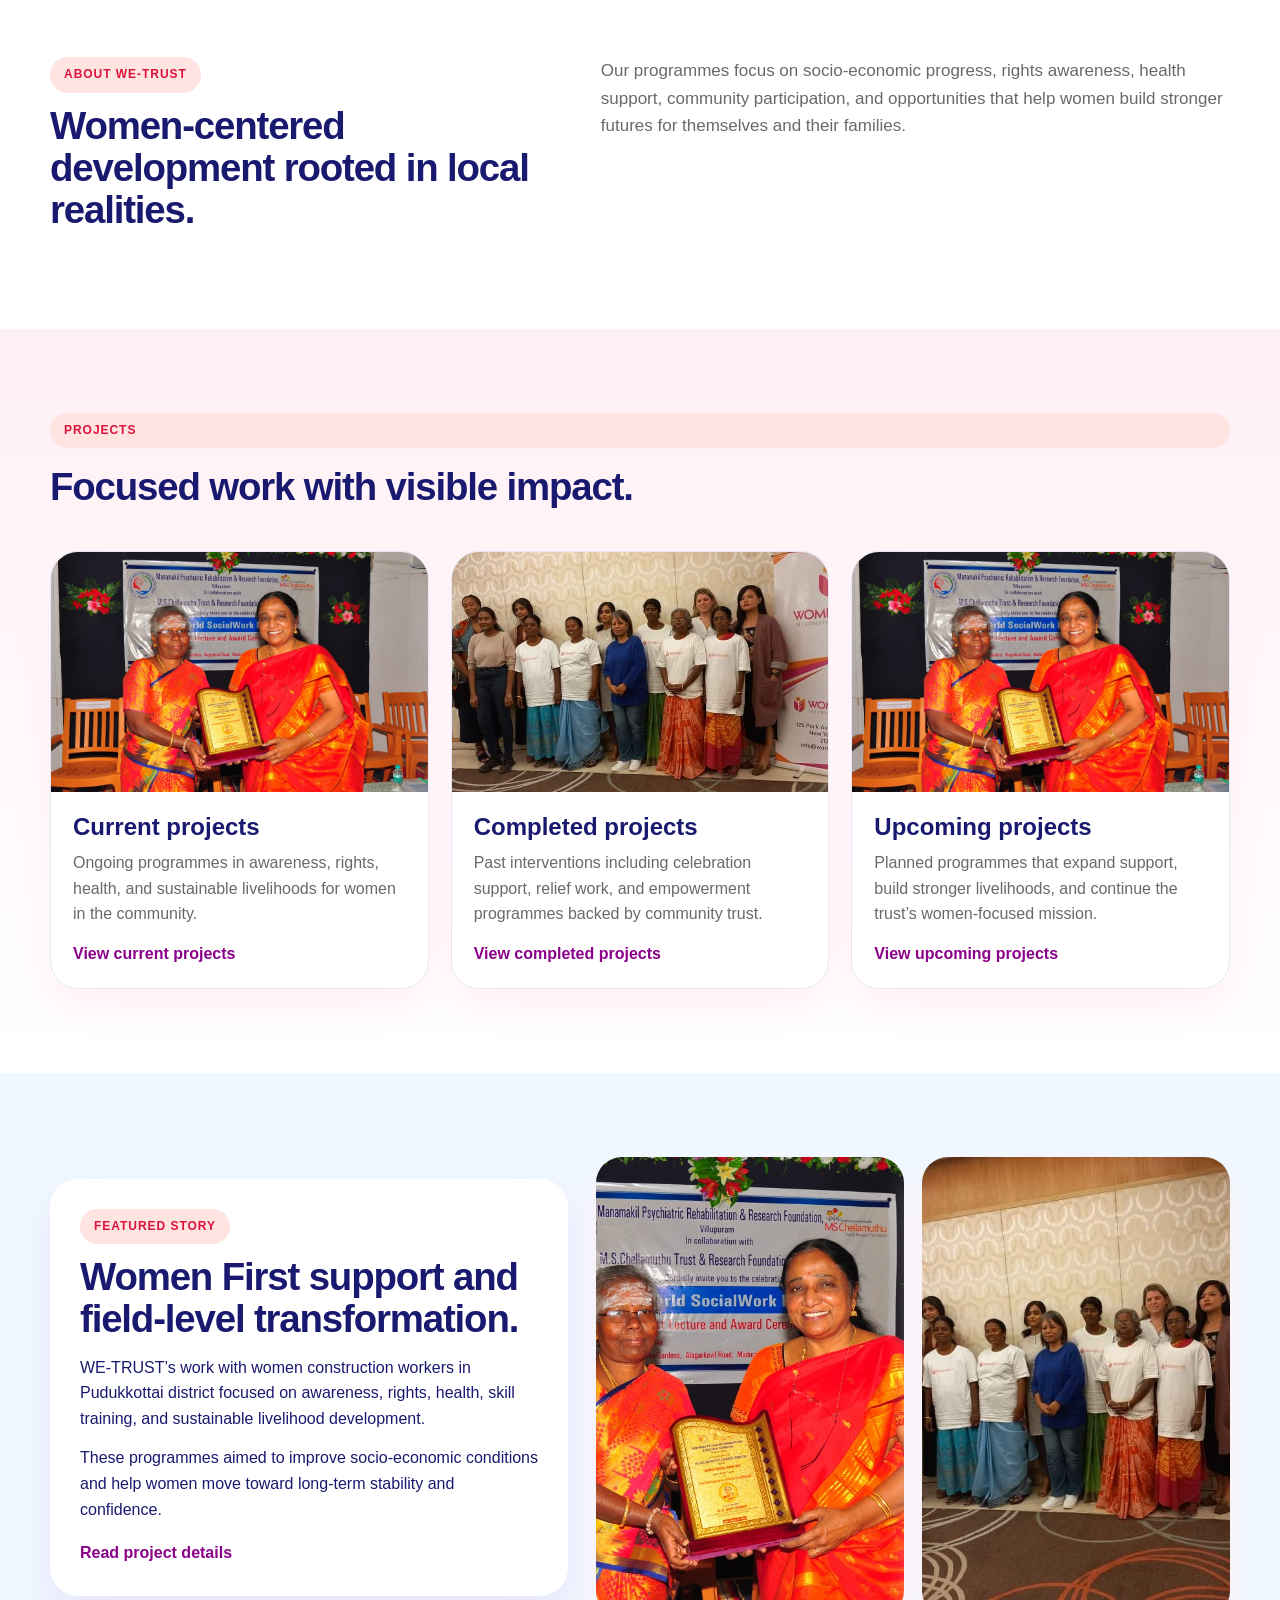
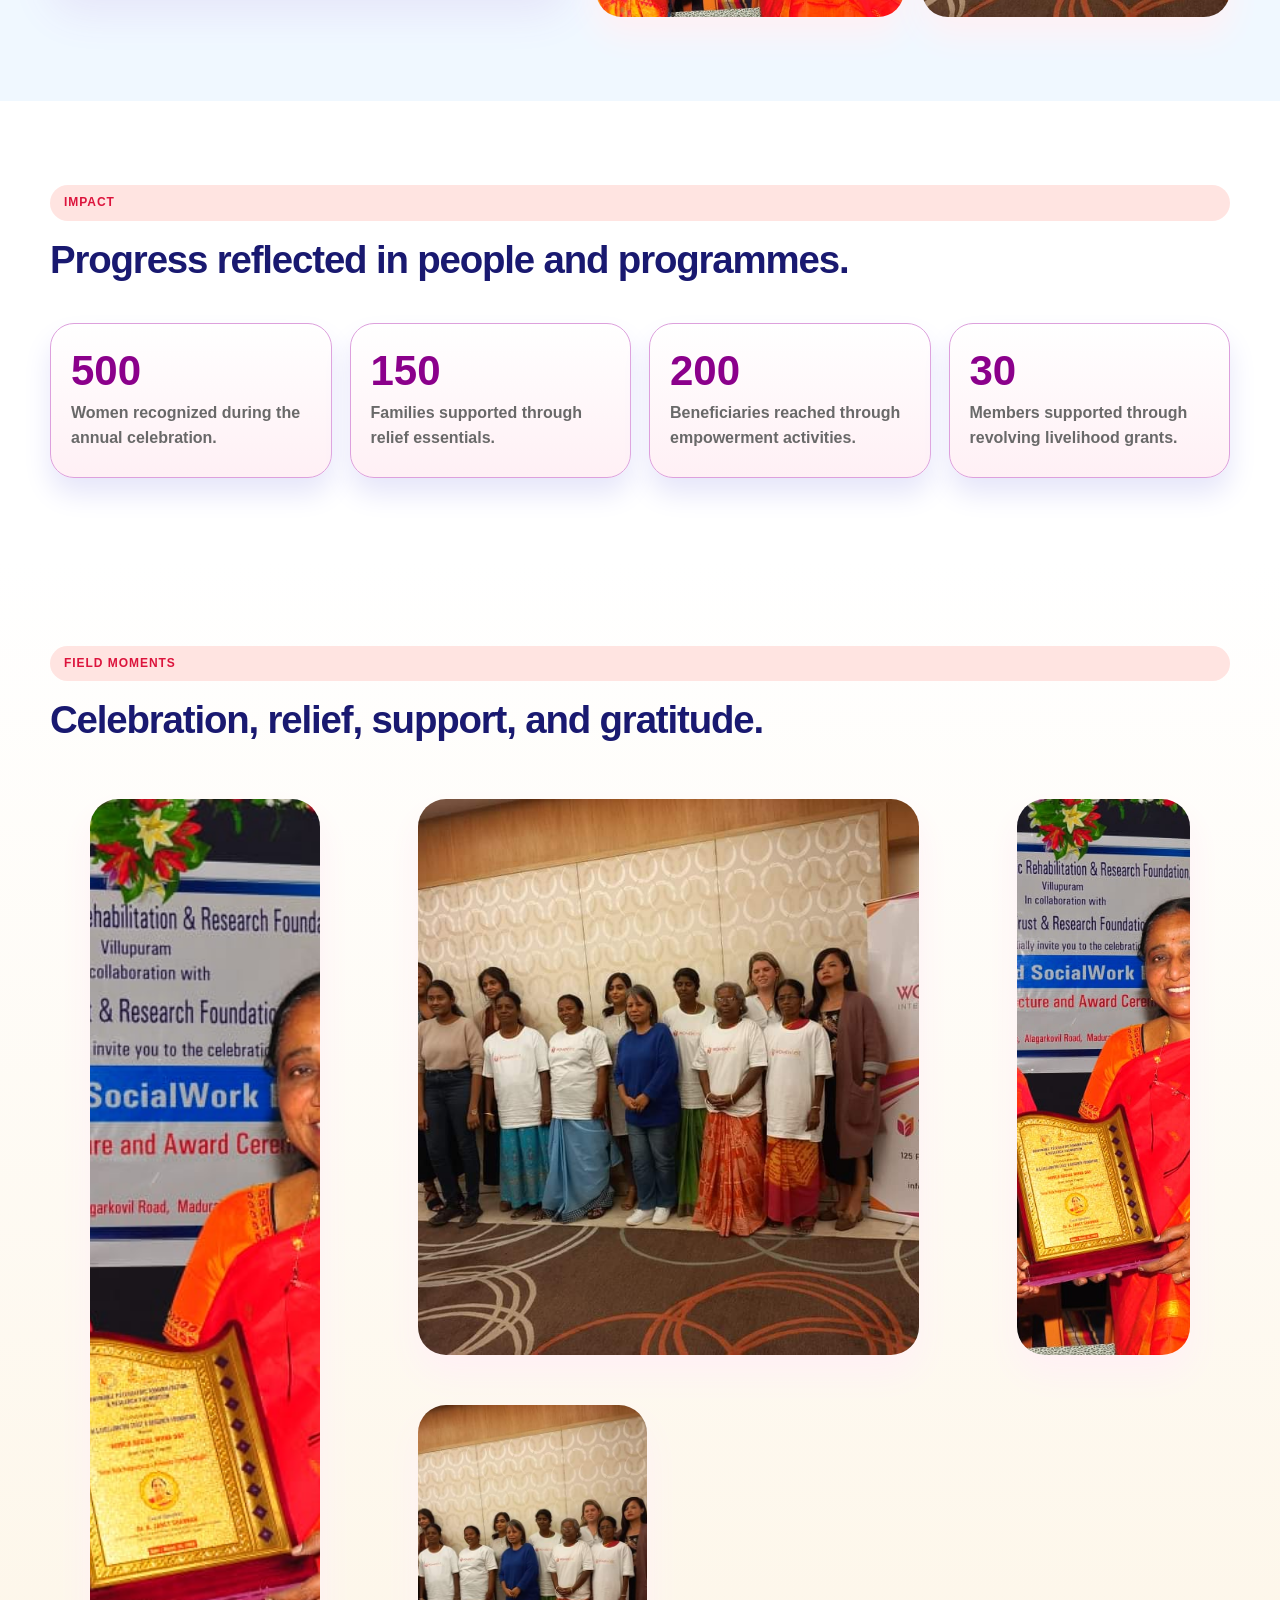
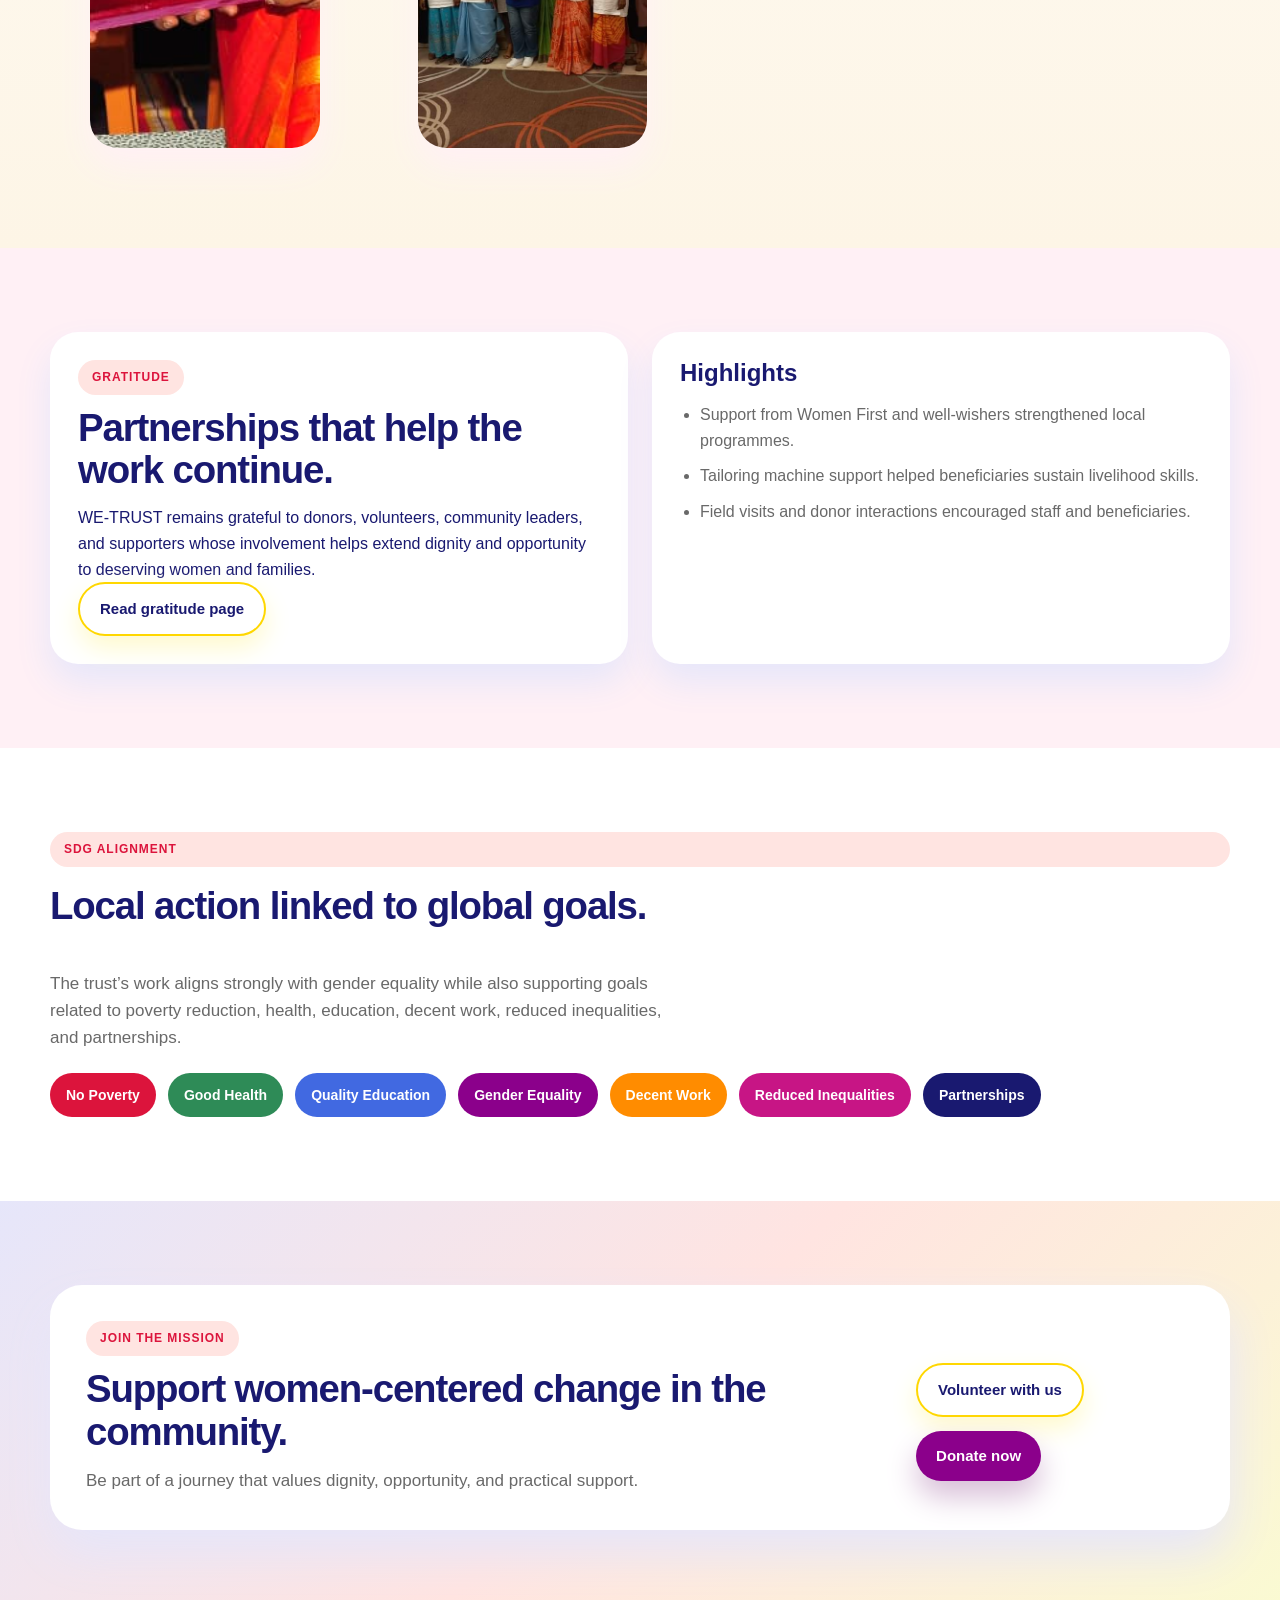
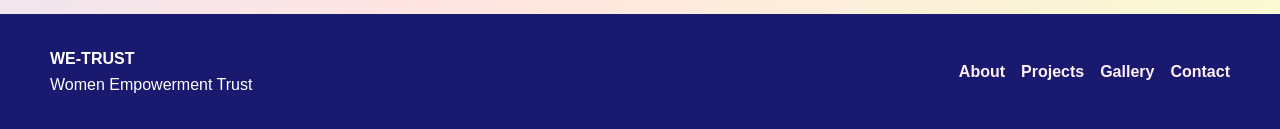
==== commit 0591f17a: "Update index.html" ====
--- a/index.html
+++ b/index.html
@@ -10,7 +10,7 @@
   <header class="site-header">
     <div class="container header-wrap">
       <a href="index.html" class="brand" target="_blank" rel="noopener noreferrer">
-  <img src="images/logo.jpg" alt="WE-TRUST logo" class="brand-logo" />
+  <img src="images/logo.png" alt="WE-TRUST logo" class="brand-logo" />
   <div class="brand-text">
     <span class="brand-name">WE-TRUST</span>
     <span class="brand-subtitle">Women Empowerment Trust</span>
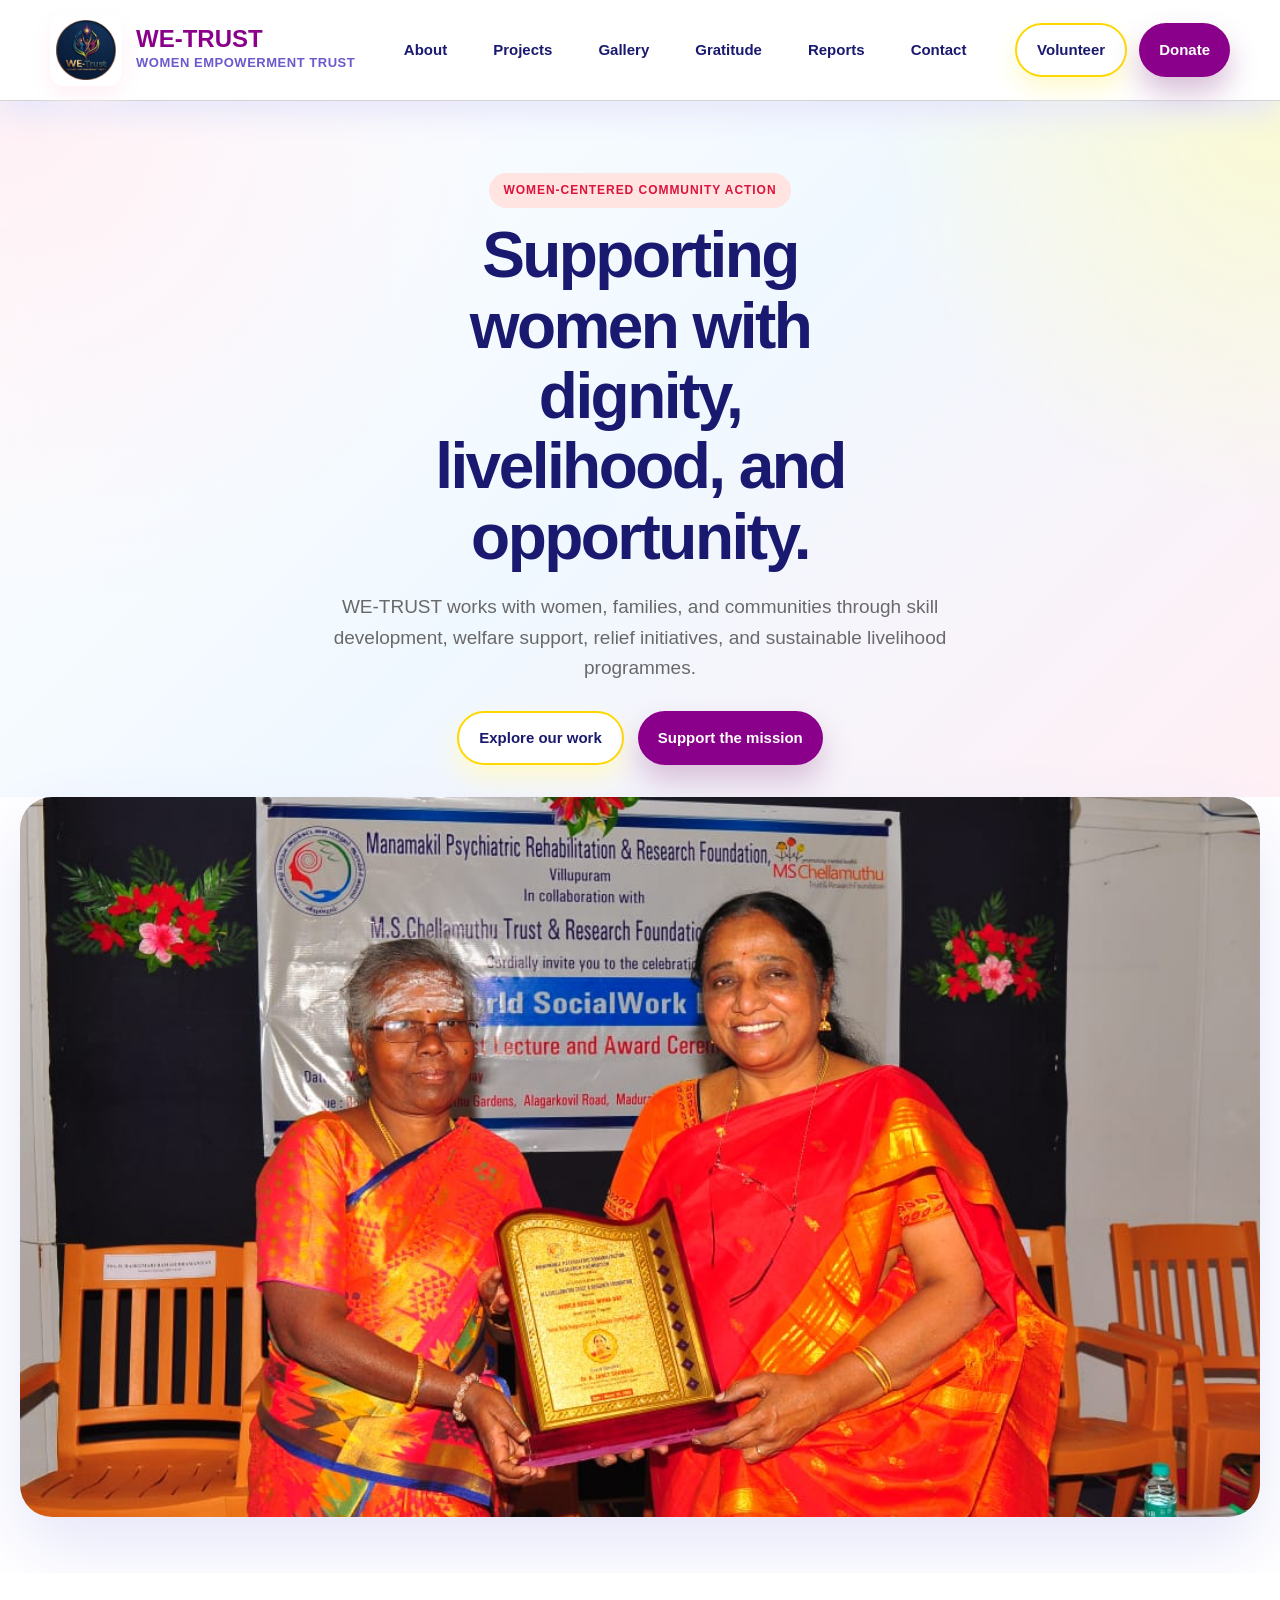
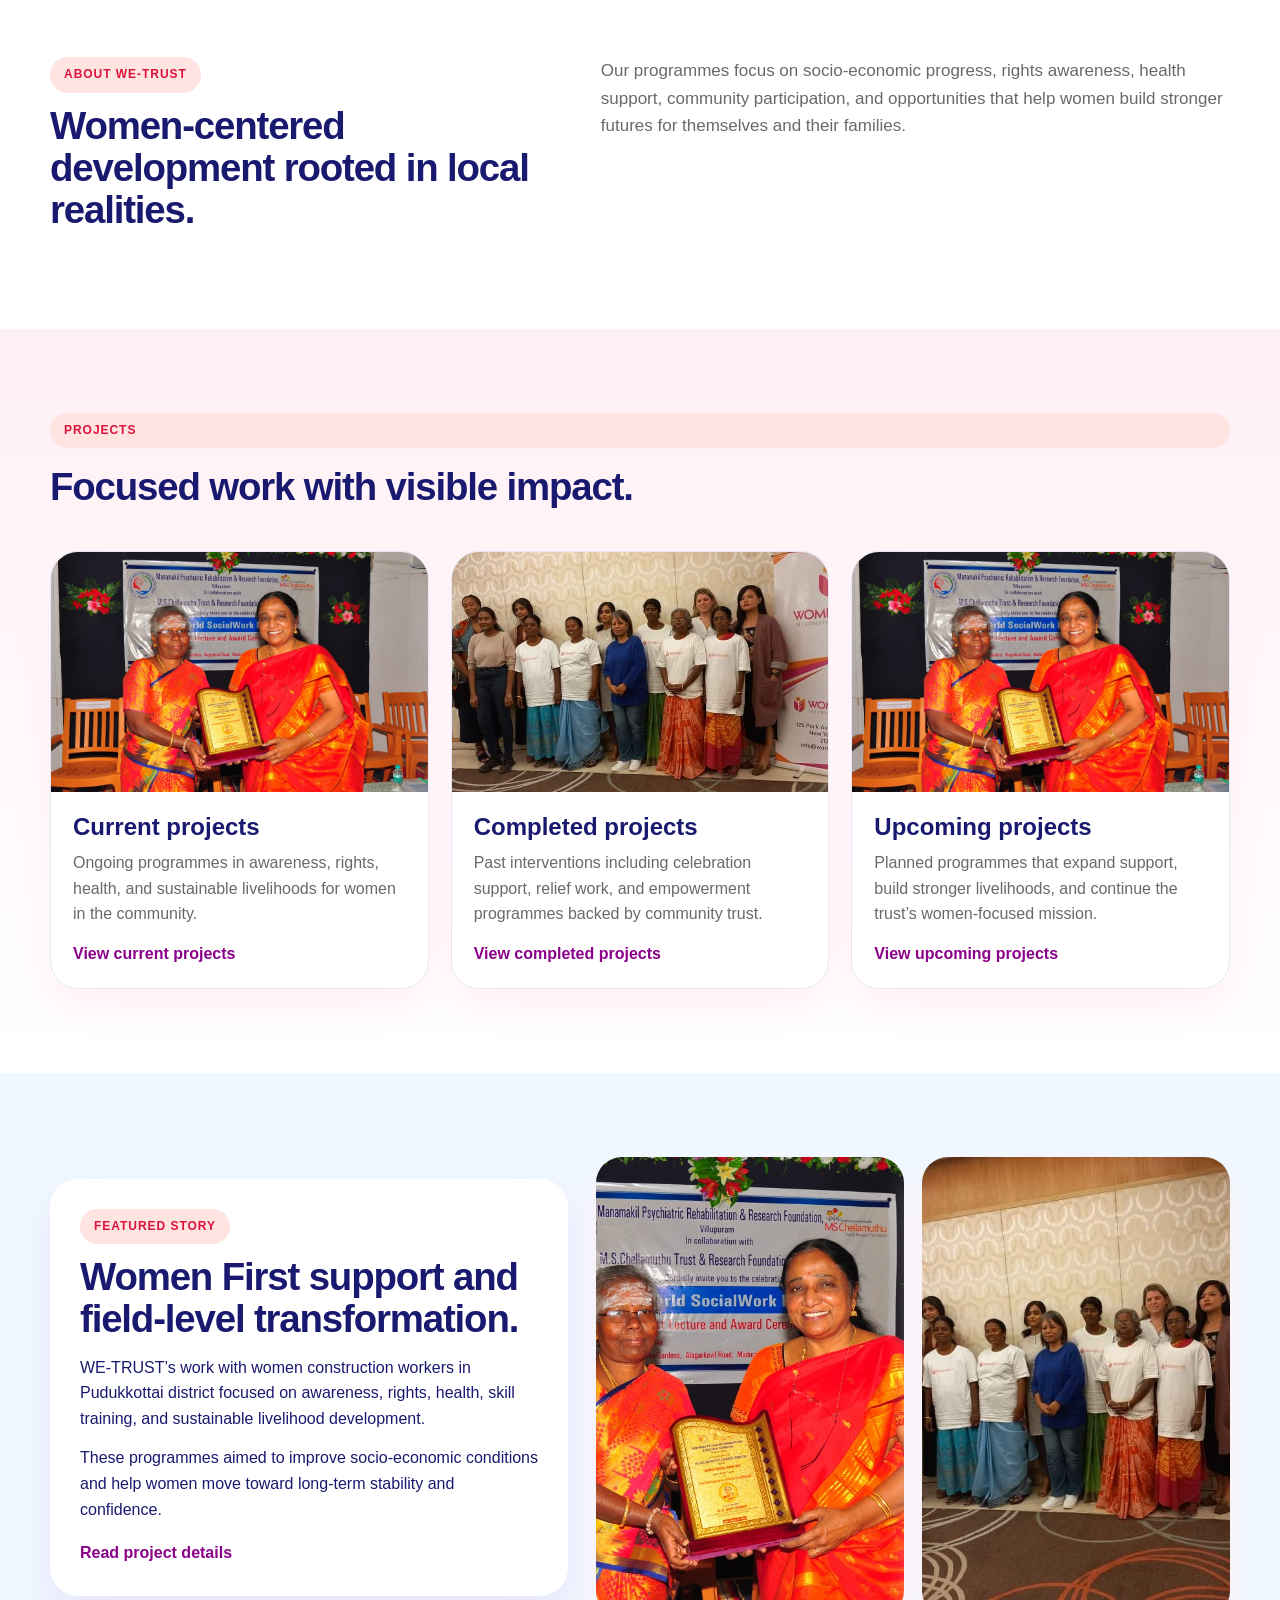
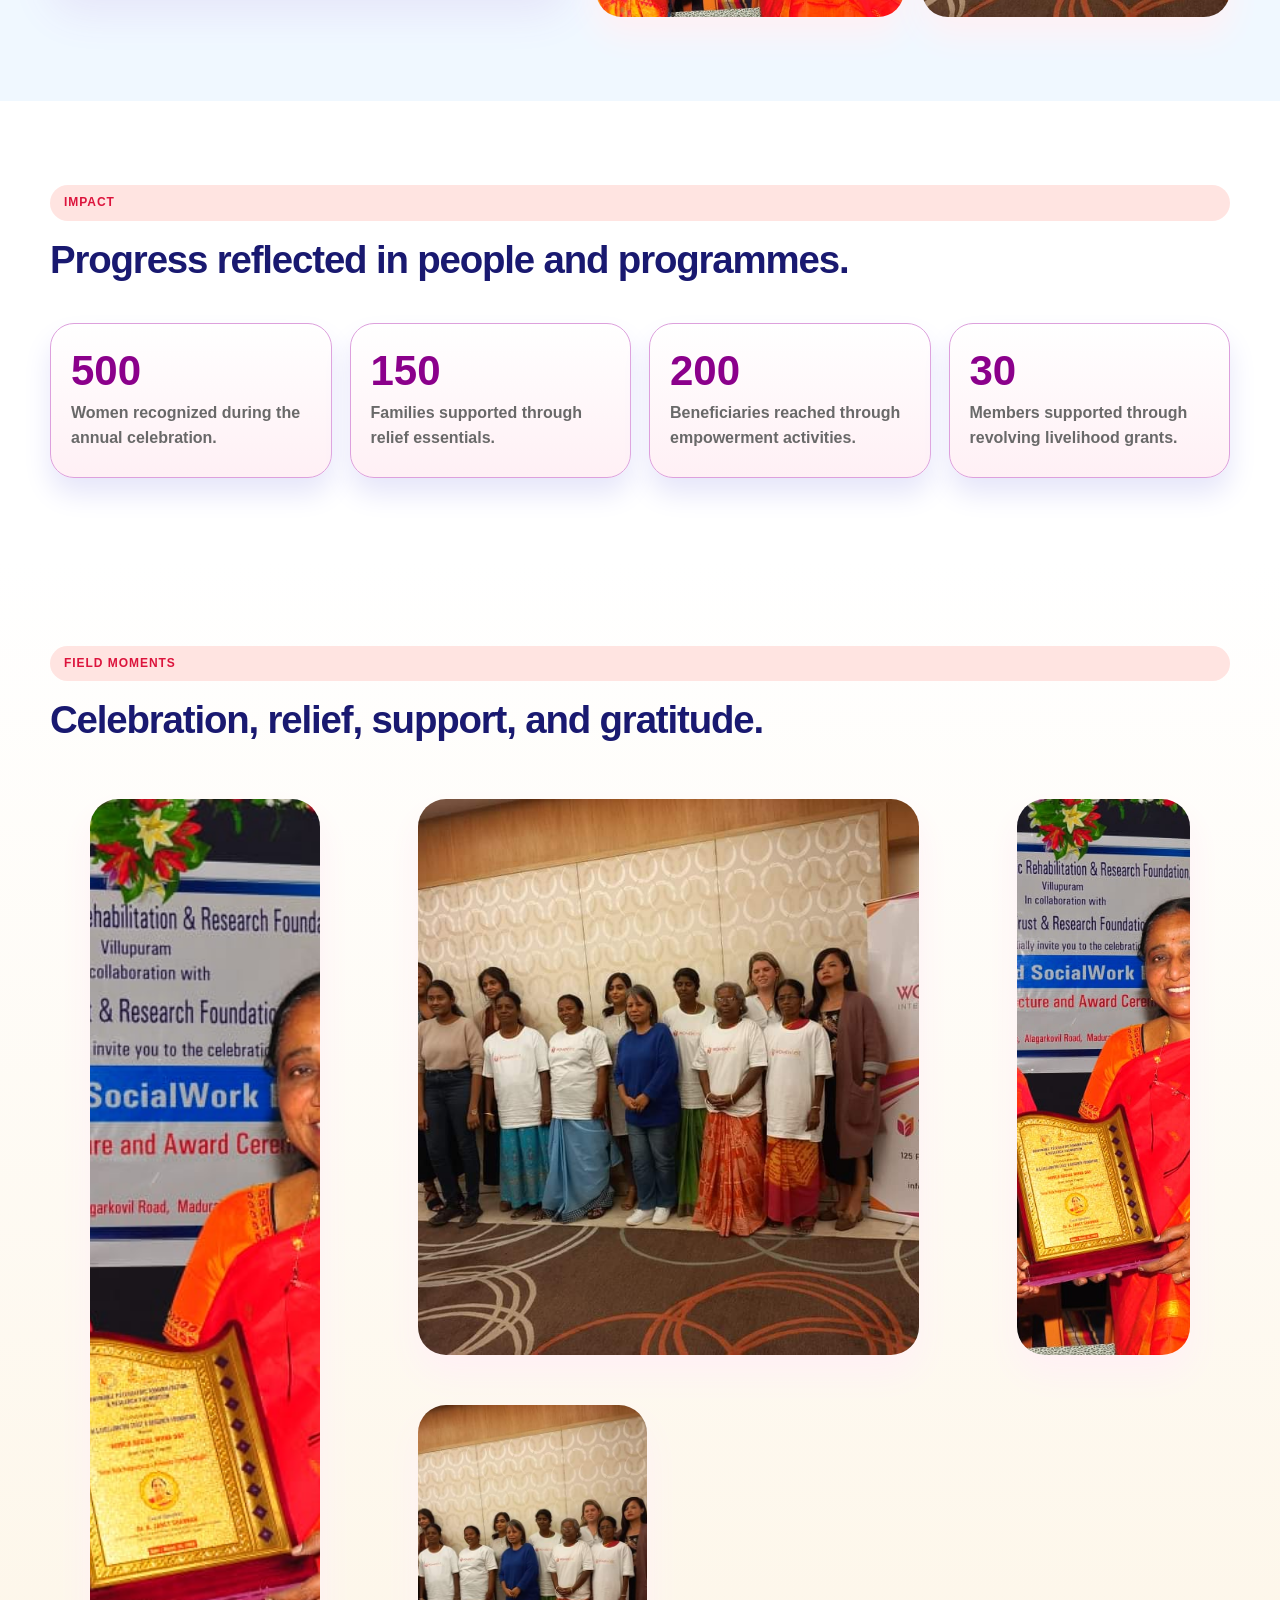
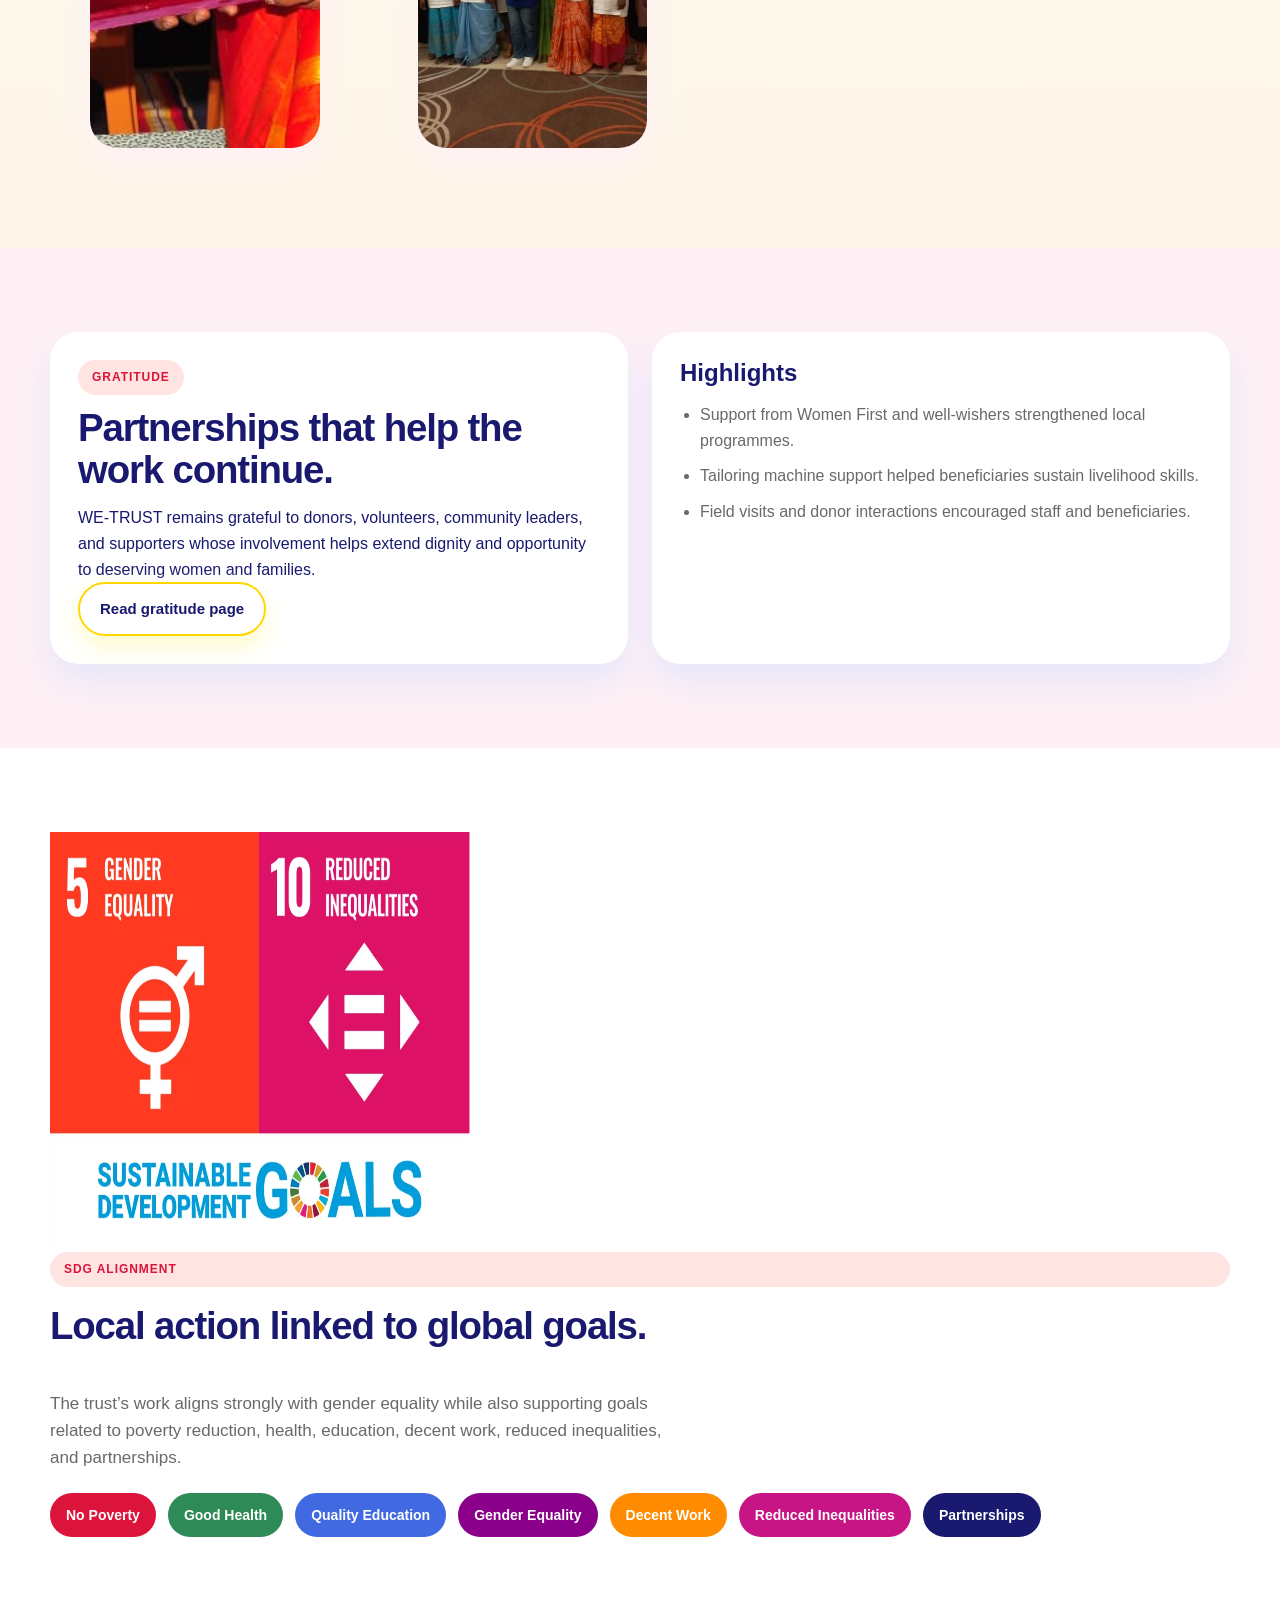
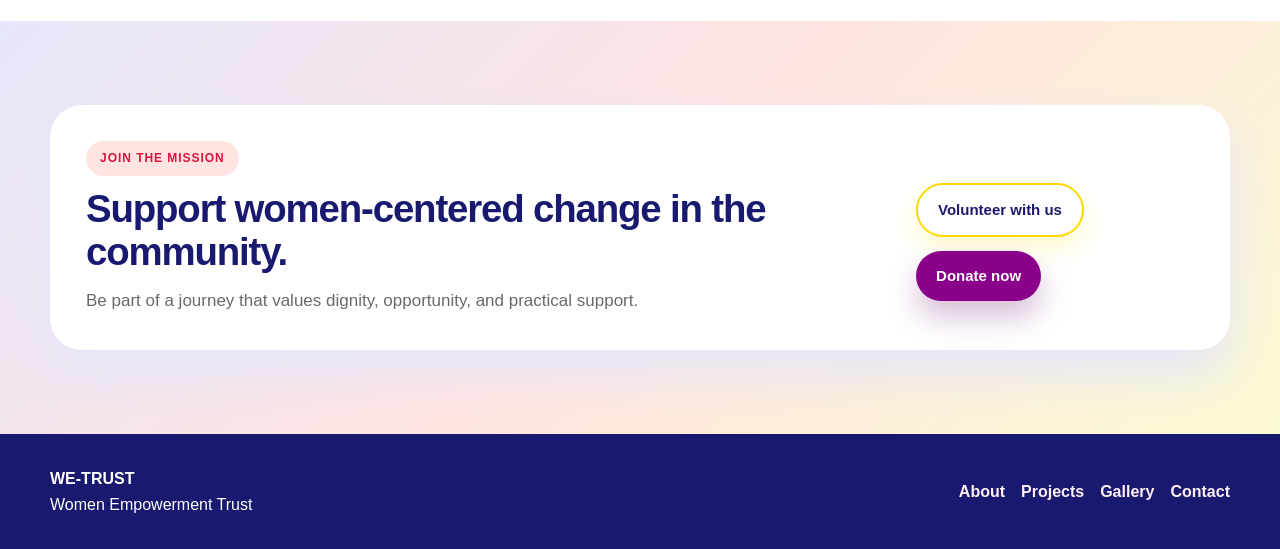
==== commit cc159814: "Update index.html" ====
--- a/index.html
+++ b/index.html
@@ -225,29 +225,35 @@
     </section>
 
     <section class="section sdg-premium">
-      <div class="container">
-        <div class="section-head">
-          <span class="tag">SDG alignment</span>
-          <h2>Local action linked to global goals.</h2>
-        </div>
-
-        <p class="section-copy">
-          The trust’s work aligns strongly with gender equality while also
-          supporting goals related to poverty reduction, health, education,
-          decent work, reduced inequalities, and partnerships.
-        </p>
-
-        <div class="sdg-list">
-          <span class="sdg s1">No Poverty</span>
-          <span class="sdg s3">Good Health</span>
-          <span class="sdg s4">Quality Education</span>
-          <span class="sdg s5">Gender Equality</span>
-          <span class="sdg s8">Decent Work</span>
-          <span class="sdg s10">Reduced Inequalities</span>
-          <span class="sdg s17">Partnerships</span>
-        </div>
-      </div>
-    </section>
+  <div class="container sdg-layout">
+    <div class="sdg-visual">
+      <img src="images/sdg-5-10.png" alt="Sustainable Development Goals 5 Gender Equality and 10 Reduced Inequalities" class="sdg-side-image" width="420" height="420" loading="lazy" />
+    </div>
+
+    <div class="sdg-content">
+      <div class="section-head">
+        <span class="tag">SDG alignment</span>
+        <h2>Local action linked to global goals.</h2>
+      </div>
+
+      <p class="section-copy">
+        The trust’s work aligns strongly with gender equality while also
+        supporting goals related to poverty reduction, health, education,
+        decent work, reduced inequalities, and partnerships.
+      </p>
+
+      <div class="sdg-list">
+        <span class="sdg s1">No Poverty</span>
+        <span class="sdg s3">Good Health</span>
+        <span class="sdg s4">Quality Education</span>
+        <span class="sdg s5">Gender Equality</span>
+        <span class="sdg s8">Decent Work</span>
+        <span class="sdg s10">Reduced Inequalities</span>
+        <span class="sdg s17">Partnerships</span>
+      </div>
+    </div>
+  </div>
+</section>
 
     <section class="section closing-cta">
       <div class="container closing-cta-wrap">
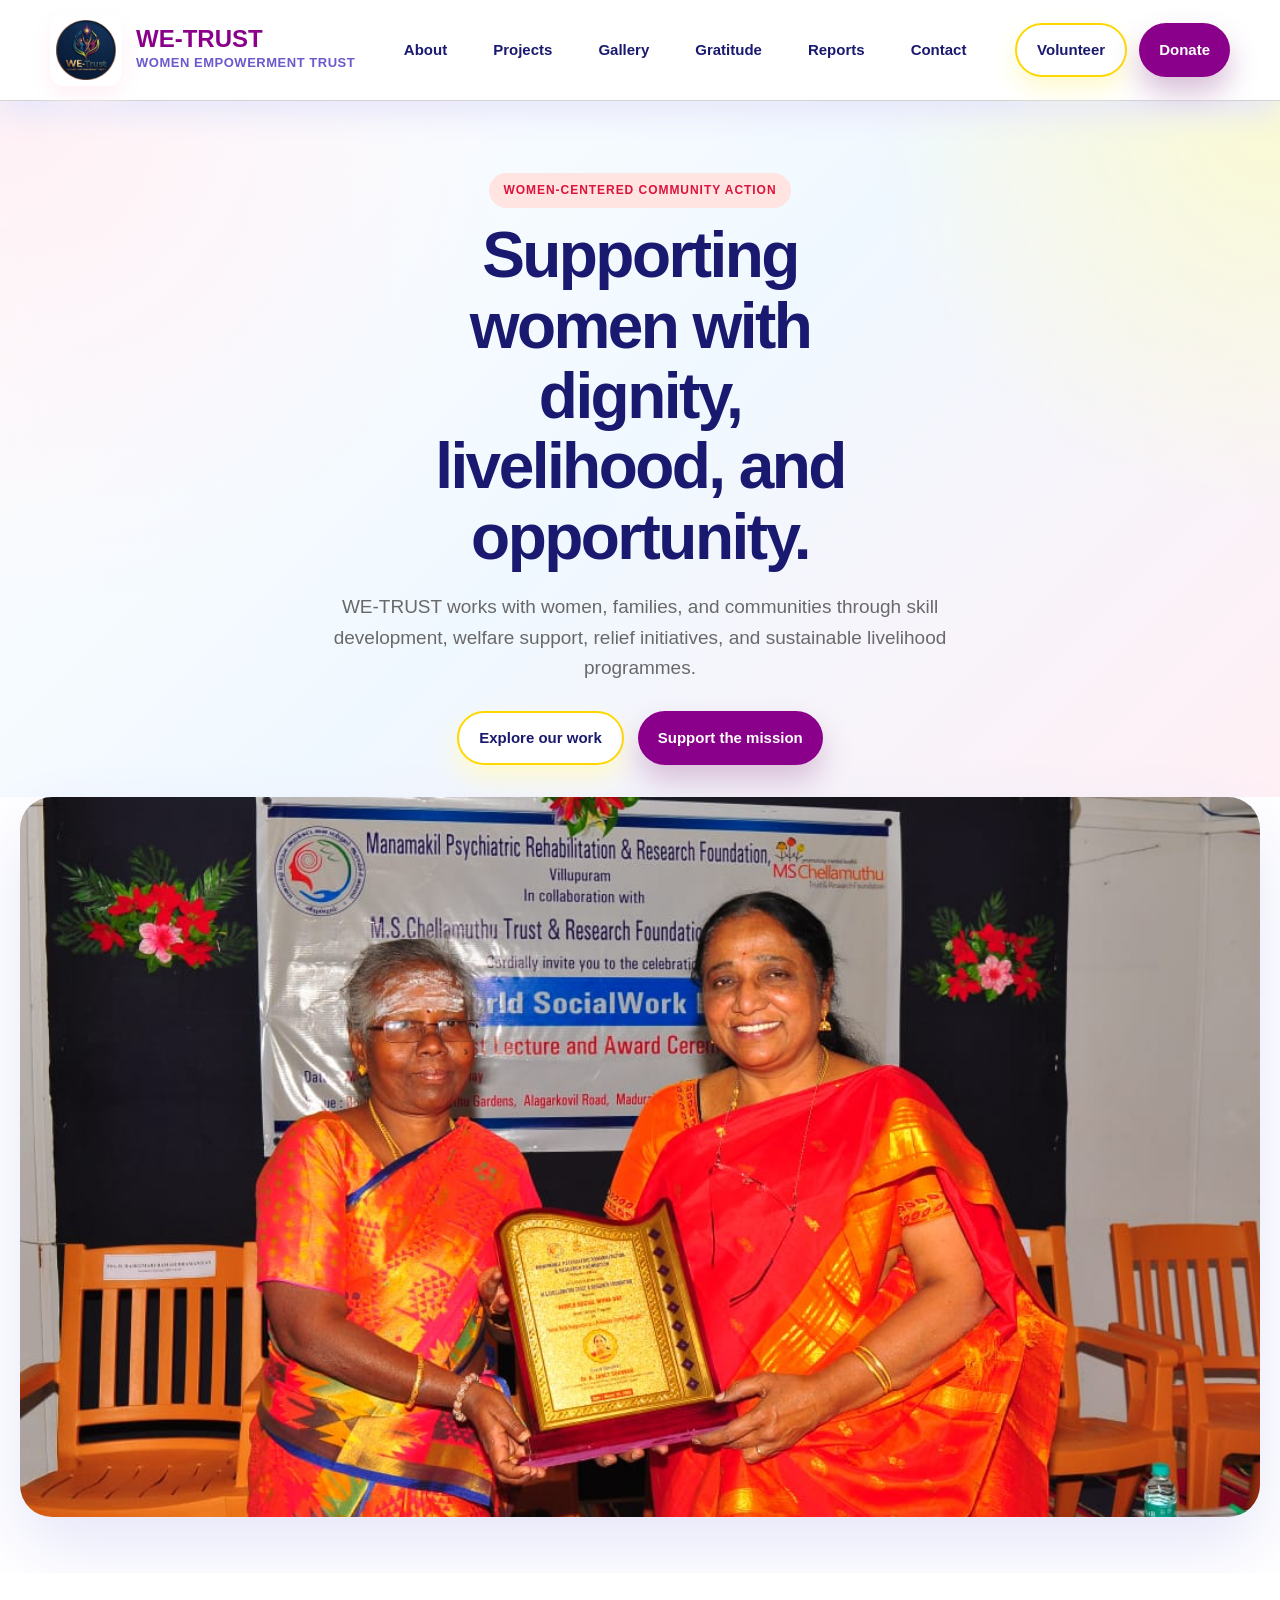
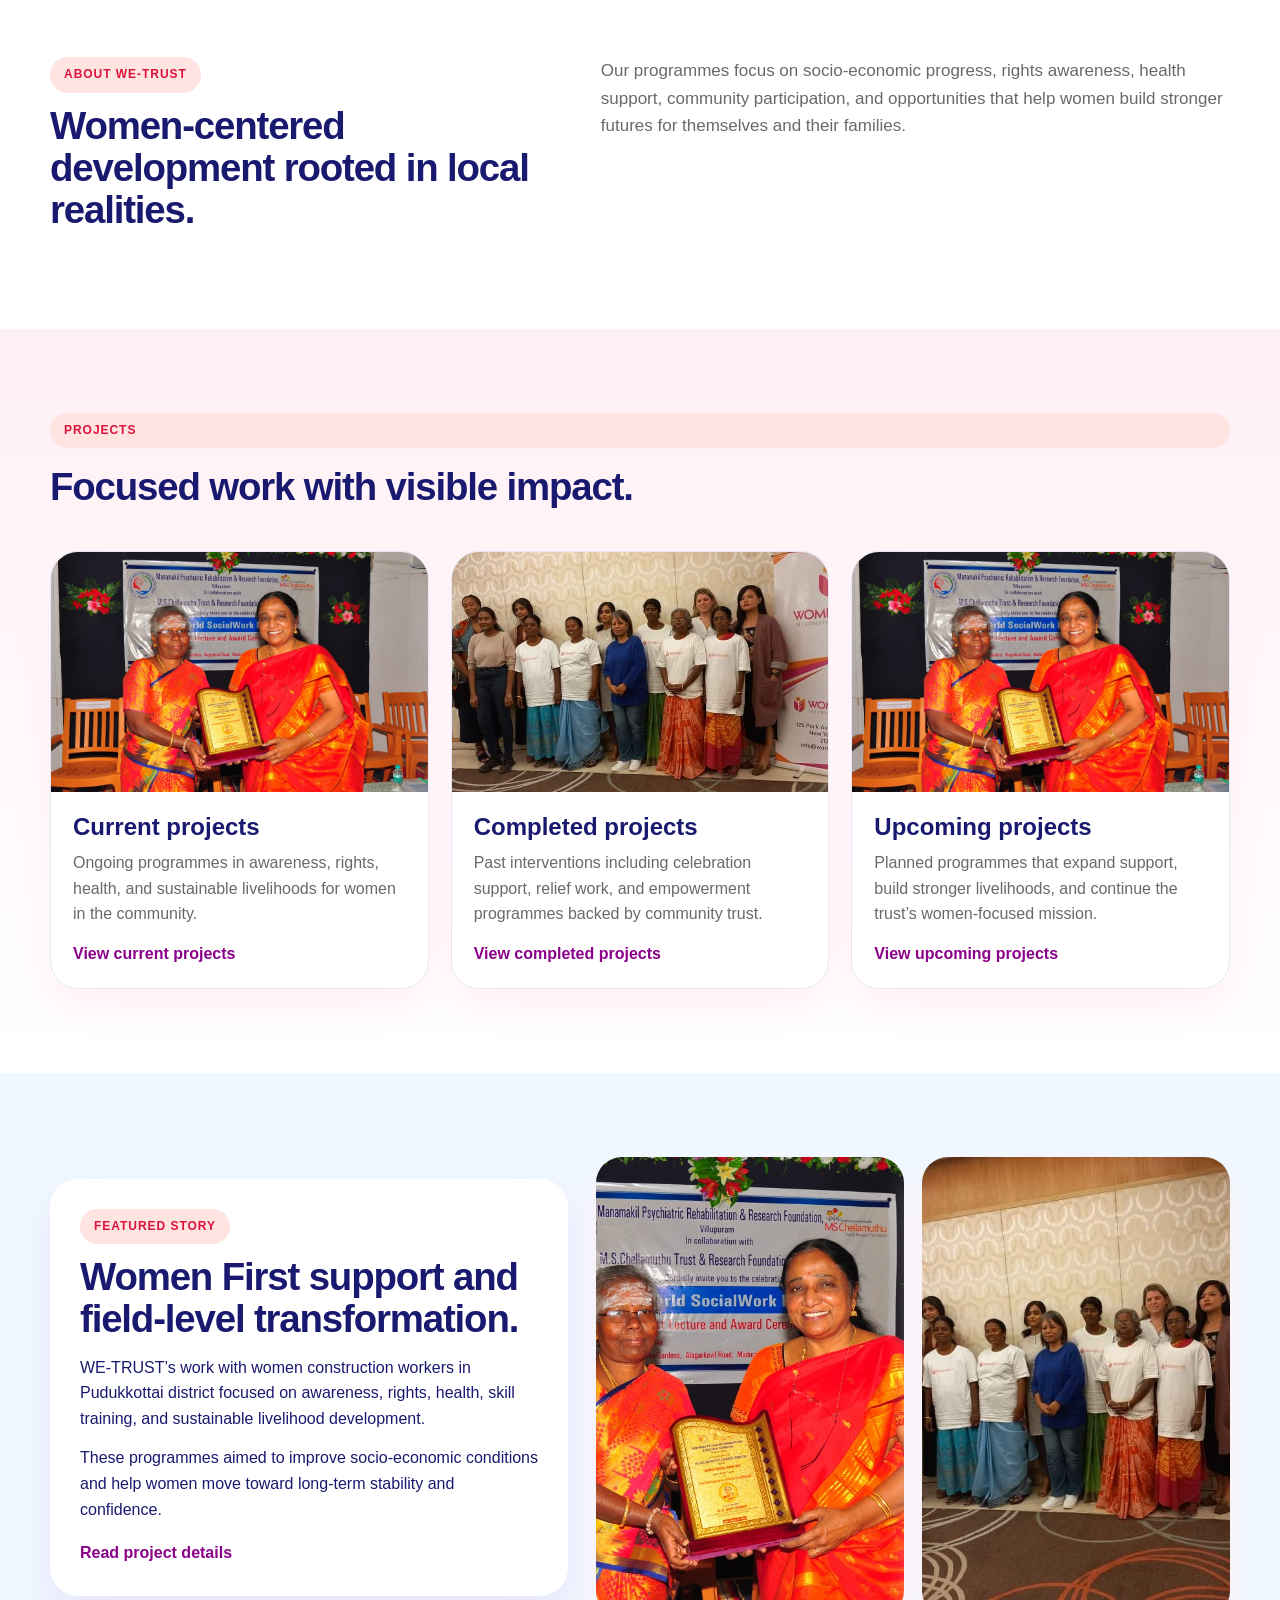
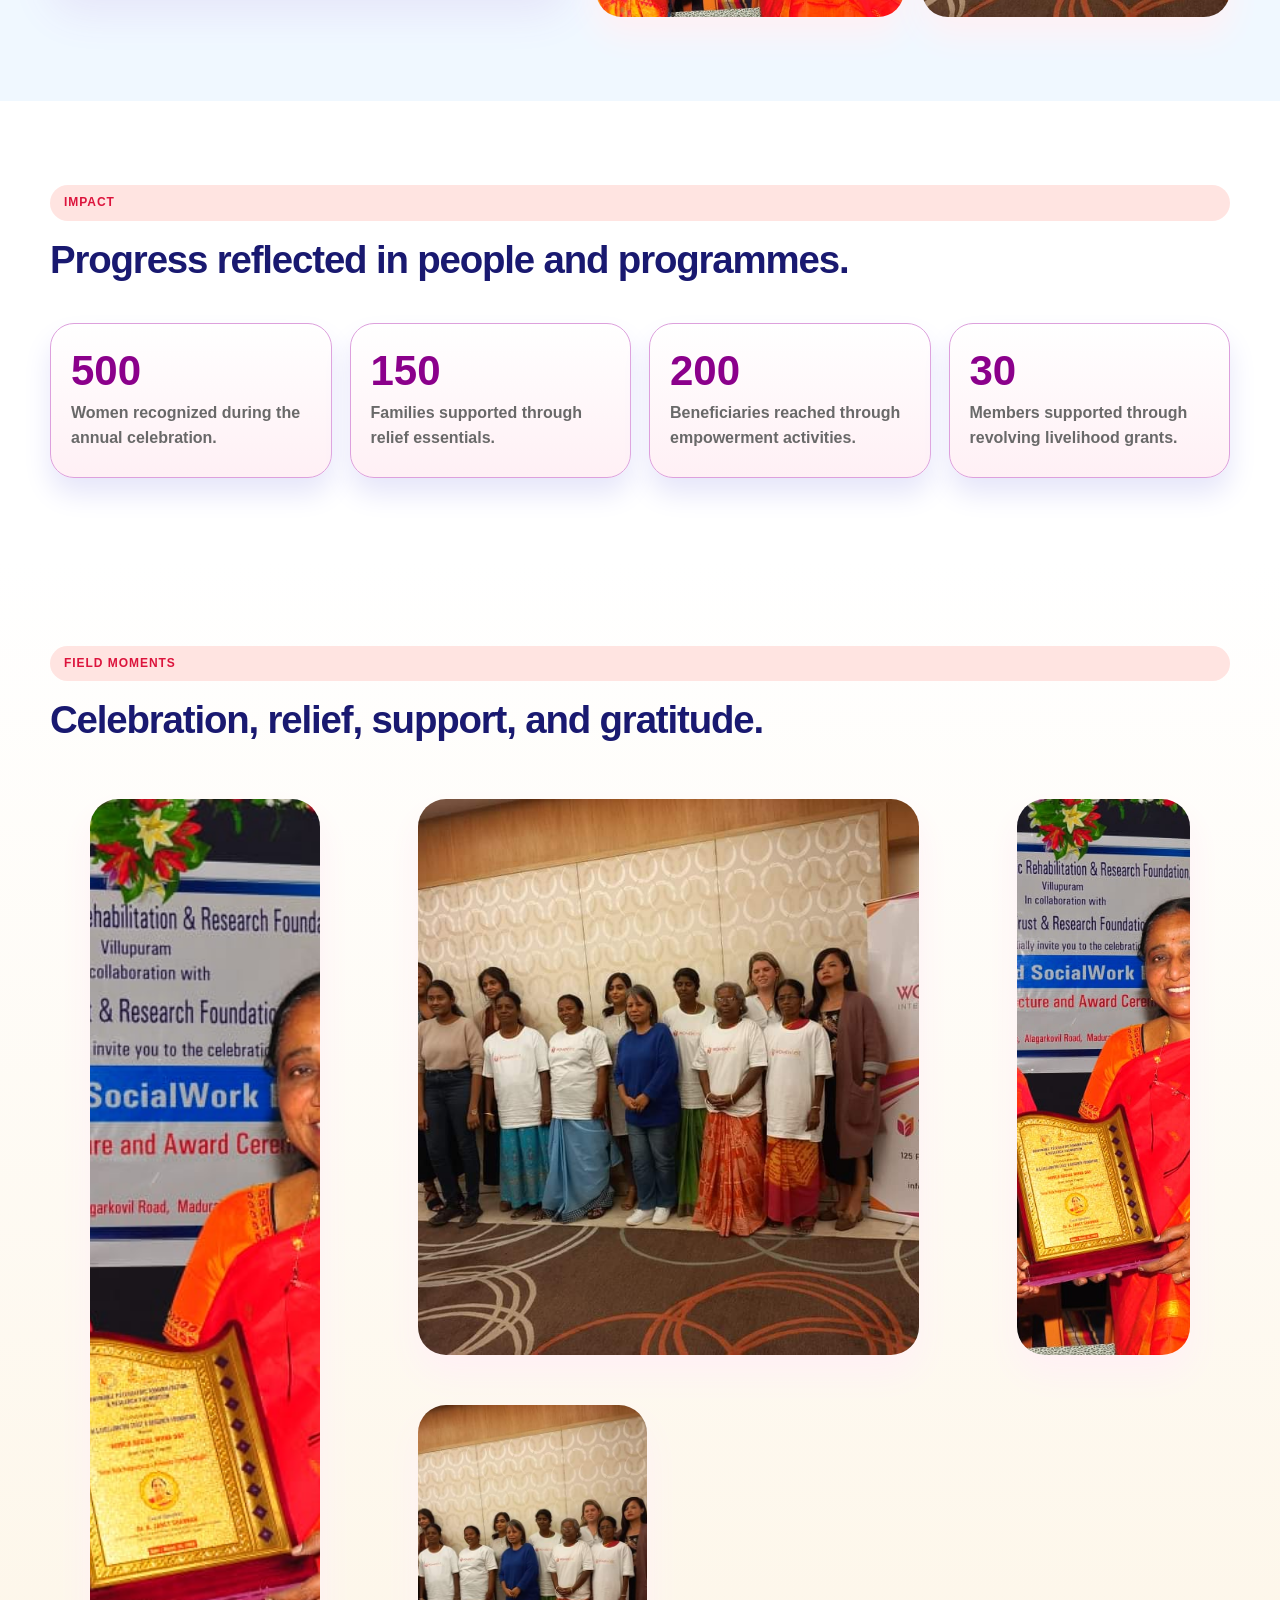
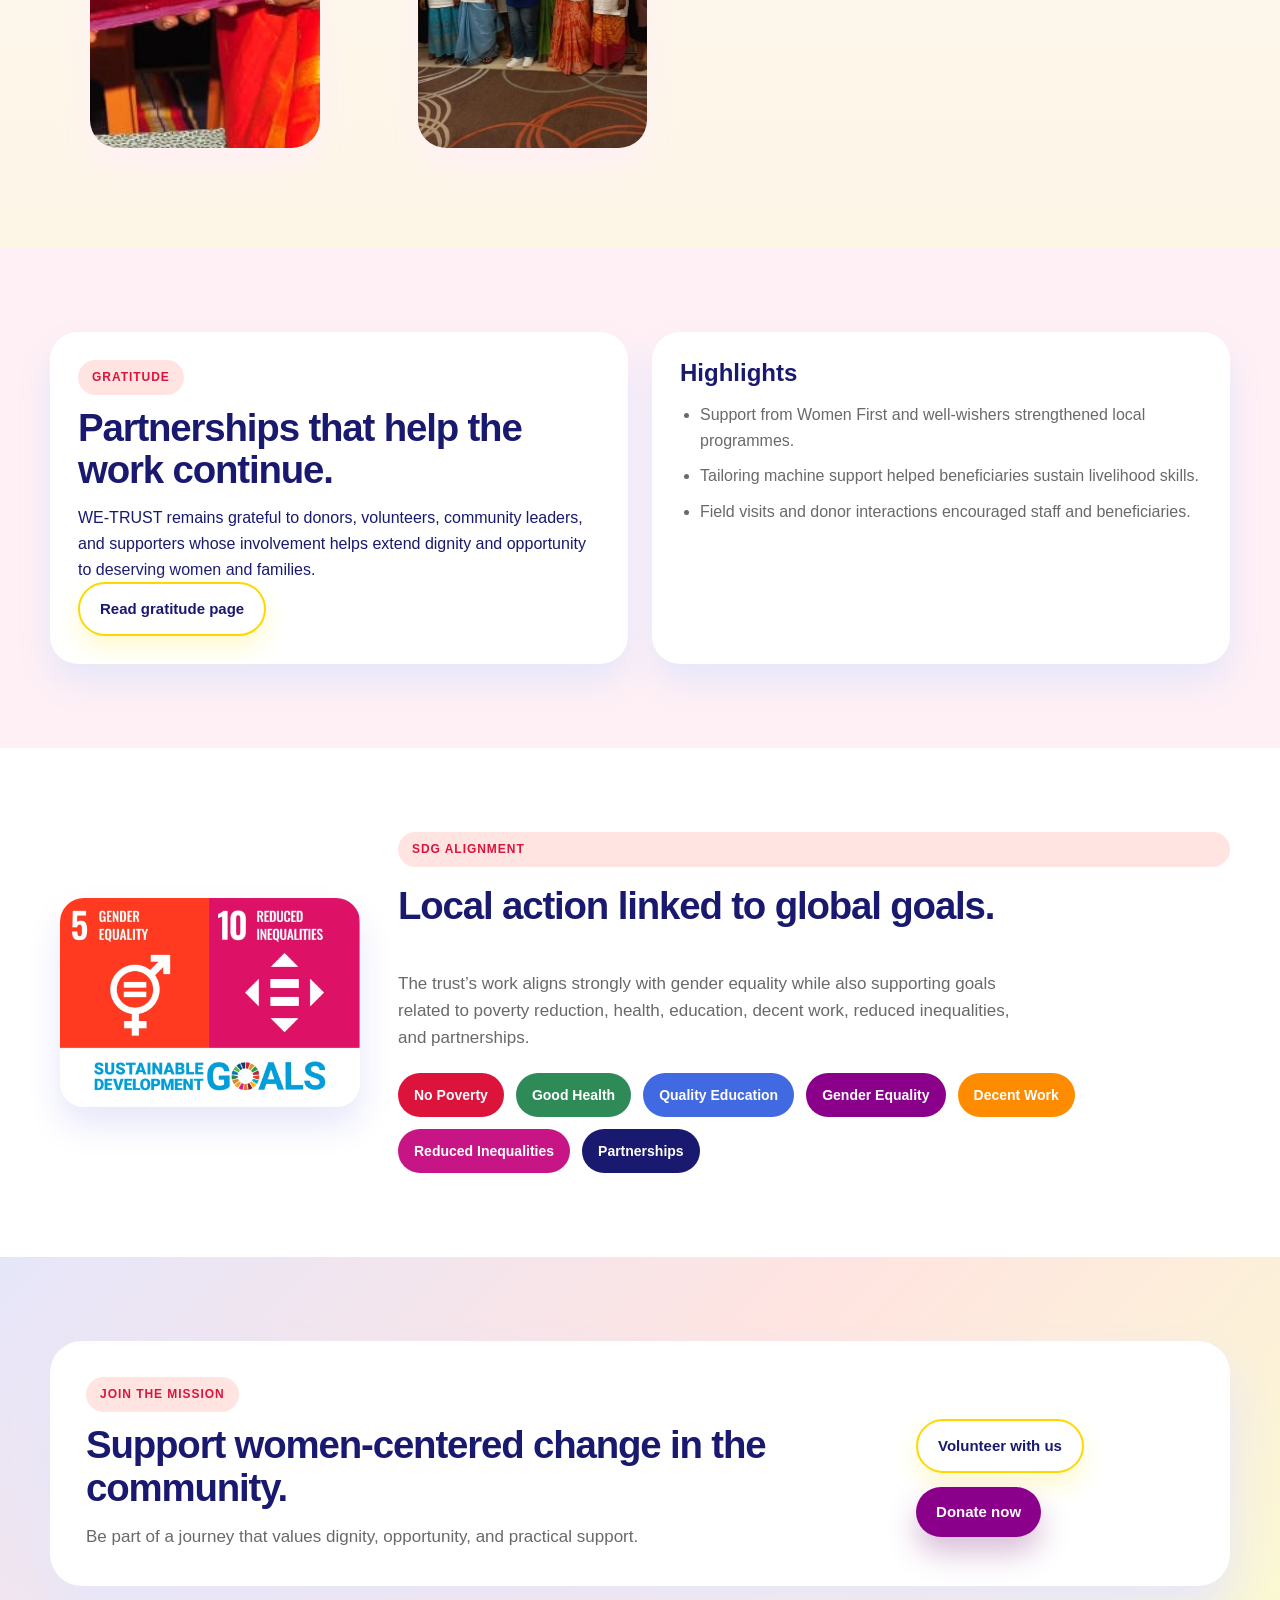
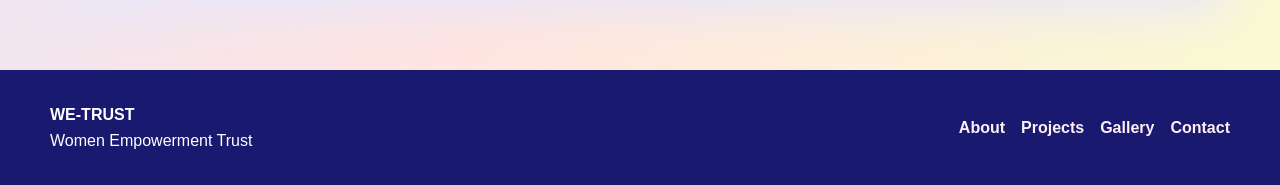
==== commit 4914f769: "Update index.html" ====
--- a/index.html
+++ b/index.html
@@ -18,12 +18,12 @@
 </a>
 
       <nav class="nav" aria-label="Main navigation">
-  <a href="about.html" target="_blank" rel="noopener noreferrer">About</a>
-  <a href="projects.html" target="_blank" rel="noopener noreferrer">Projects</a>
-  <a href="gallery.html" target="_blank" rel="noopener noreferrer">Gallery</a>
-  <a href="gratitude.html" target="_blank" rel="noopener noreferrer">Gratitude</a>
-  <a href="reports.html" target="_blank" rel="noopener noreferrer">Reports</a>
-  <a href="contact.html" target="_blank" rel="noopener noreferrer">Contact</a>
+  <a href="about.html" target="_blank" >About</a>
+  <a href="projects.html" target="_blank" >Projects</a>
+  <a href="gallery.html" target="_blank" >Gallery</a>
+  <a href="gratitude.html" target="_blank" >Gratitude</a>
+  <a href="reports.html" target="_blank" >Reports</a>
+  <a href="contact.html" target="_blank" >Contact</a>
 </nav>
 
       <div class="header-actions">
--- a/css/style.css
+++ b/css/style.css
@@ -632,6 +632,51 @@
     justify-content: flex-start;
   }
 }
+.sdg-layout {
+  display: grid;
+  grid-template-columns: 320px 1fr;
+  gap: 28px;
+  align-items: center;
+}
+
+.sdg-visual {
+  display: flex;
+  justify-content: center;
+  align-items: center;
+}
+
+.sdg-side-image {
+  width: 100%;
+  max-width: 300px;
+  height: auto;
+  object-fit: cover;
+  border-radius: 24px;
+  box-shadow: 0 18px 36px lavender;
+  transition: 0.3s ease;
+}
+
+.sdg-side-image:hover {
+  transform: translateY(-6px) scale(1.02);
+  box-shadow: 0 24px 44px plum;
+}
+
+.sdg-content {
+  min-width: 0;
+}
+
+@media (max-width: 900px) {
+  .sdg-layout {
+    grid-template-columns: 1fr;
+  }
+
+  .sdg-visual {
+    justify-content: flex-start;
+  }
+
+  .sdg-side-image {
+    max-width: 220px;
+  }
+}
 
 @media (max-width: 720px) {
   .container {
@@ -699,3 +744,391 @@
     width: 100%;
   }
 }
+
+.about-hero-simple {
+  padding: 42px 0 20px;
+}
+
+.about-hero-center {
+  max-width: 760px;
+  margin: 0 auto;
+  text-align: center;
+}
+
+.about-lead-simple {
+  margin: 0 auto;
+  max-width: 48ch;
+  font-size: 20px;
+  color: midnightblue;
+}
+
+.about-split-divider {
+  display: grid;
+  grid-template-columns: 1fr 1fr;
+  gap: 36px;
+  align-items: stretch;
+}
+
+.about-split-divider .info-panel:first-child {
+  border-right: 1px solid plum;
+  padding-right: 28px;
+}
+
+.about-split-divider .info-panel:last-child {
+  padding-left: 8px;
+}
+
+@media (max-width: 900px) {
+  .about-split-divider {
+    grid-template-columns: 1fr;
+    gap: 20px;
+  }
+
+  .about-split-divider .info-panel:first-child {
+    border-right: 0;
+    border-bottom: 1px solid plum;
+    padding-right: 0;
+    padding-bottom: 20px;
+  }
+}
+  .contact-simple-split {
+  display: grid;
+  grid-template-columns: 1fr 1fr;
+  gap: 36px;
+  align-items: stretch;
+}
+
+.contact-simple-split .info-panel:first-child {
+  border-right: 1px solid plum;
+  padding-right: 28px;
+}
+
+.contact-simple-split .info-panel:last-child {
+  padding-left: 8px;
+}
+
+.contact-clean-list {
+  margin: 18px 0 0;
+  padding-left: 0;
+  list-style: none;
+}
+
+.contact-clean-list li {
+  margin-bottom: 12px;
+  color: midnightblue;
+  font-weight: 600;
+}
+
+@media (max-width: 900px) {
+  .contact-simple-split {
+    grid-template-columns: 1fr;
+    gap: 20px;
+  }
+
+  .contact-simple-split .info-panel:first-child {
+    border-right: 0;
+    border-bottom: 1px solid plum;
+    padding-right: 0;
+    padding-bottom: 20px;
+  }
+
+  .contact-simple-split .info-panel:last-child {
+    padding-left: 0;
+  }
+}
+
+
+
+
+.projects-section-block {
+  padding-top: 30px;
+}
+
+.projects-dynamic-wrap {
+  min-height: 280px;
+}
+
+.projects-loading,
+.empty-projects-state {
+  max-width: 760px;
+  margin: 0 auto;
+  text-align: center;
+  background: white;
+  border-radius: 28px;
+  padding: 36px 28px;
+  box-shadow: 0 18px 40px lavender;
+  border: 1px solid lavender;
+}
+
+.empty-projects-state p,
+.projects-loading {
+  color: dimgray;
+}
+
+.projects-list {
+  display: grid;
+  gap: 24px;
+}
+
+.project-feature-card {
+  display: grid;
+  grid-template-columns: 1fr 1fr;
+  gap: 0;
+  overflow: hidden;
+  background: white;
+  border-radius: 30px;
+  border: 1px solid lavender;
+  box-shadow: 0 20px 44px lavenderblush;
+}
+
+.project-feature-media img {
+  width: 100%;
+  height: 100%;
+  min-height: 340px;
+  object-fit: cover;
+}
+
+.project-feature-body {
+  padding: 30px;
+}
+
+.project-feature-body h2 {
+  margin-bottom: 16px;
+}
+
+.project-meta-grid {
+  display: grid;
+  grid-template-columns: 1fr 1fr;
+  gap: 14px;
+  margin-bottom: 18px;
+}
+
+.project-meta-grid div {
+  padding: 14px 16px;
+  border-radius: 18px;
+  background: floralwhite;
+  box-shadow: inset 0 0 0 1px moccasin;
+}
+
+.project-meta-grid strong {
+  display: block;
+  margin-bottom: 4px;
+  color: darkmagenta;
+  font-size: 13px;
+  text-transform: uppercase;
+  letter-spacing: 0.05em;
+}
+
+.project-meta-grid span {
+  color: midnightblue;
+  font-weight: 700;
+}
+
+.project-summary-text {
+  margin-bottom: 16px;
+  color: dimgray;
+}
+
+.project-detail-list {
+  margin: 0;
+  padding-left: 20px;
+  color: dimgray;
+}
+
+.project-detail-list li {
+  margin-bottom: 10px;
+}
+
+@media (max-width: 900px) {
+  .project-feature-card {
+    grid-template-columns: 1fr;
+  }
+
+  .project-meta-grid {
+    grid-template-columns: 1fr;
+  }
+
+  .project-feature-media img {
+    min-height: 240px;
+  }
+}
+.projects-tabs {
+  display: inline-flex;
+  align-items: center;
+  justify-content: center;
+  gap: 6px;
+  padding: 6px;
+  margin: 0 auto;
+  background: #fff7fb;
+  border: 1px solid lavender;
+  border-radius: 999px;
+  box-shadow: 0 10px 24px rgba(186, 85, 211, 0.08);
+}
+
+.projects-tabs-wrap {
+  display: flex;
+  justify-content: center;
+}
+
+.project-tab {
+  appearance: none;
+  border: 0;
+  background: transparent;
+  color: midnightblue;
+  padding: 12px 20px;
+  min-height: 44px;
+  border-radius: 999px;
+  font-size: 14px;
+  font-weight: 700;
+  letter-spacing: 0.01em;
+  line-height: 1;
+  cursor: pointer;
+  transition: background 0.25s ease, color 0.25s ease, transform 0.25s ease, box-shadow 0.25s ease;
+}
+
+.project-tab:hover {
+  background: rgba(139, 0, 139, 0.06);
+  color: darkmagenta;
+}
+
+.project-tab.is-active {
+  background: darkmagenta;
+  color: white;
+  box-shadow: 0 8px 18px rgba(139, 0, 139, 0.22);
+}
+
+.project-tab:focus-visible {
+  outline: 2px solid darkmagenta;
+  outline-offset: 2px;
+}
+
+@media (max-width: 640px) {
+  .projects-tabs {
+    width: 100%;
+    display: grid;
+    grid-template-columns: 1fr;
+    border-radius: 24px;
+  }
+
+  .project-tab {
+    width: 100%;
+    justify-content: center;
+  }
+}  
+.volunteer-hero {
+  padding-bottom: 34px;
+}
+
+.volunteer-title {
+  max-width: 13ch;
+  margin: 0 auto;
+}
+
+.volunteer-hero-actions {
+  justify-content: center;
+}
+
+.volunteer-intro {
+  background: white;
+}
+
+.volunteer-intro-grid {
+  display: grid;
+  grid-template-columns: 1fr 1fr;
+  gap: 24px;
+}
+
+.volunteer-intro-card,
+.volunteer-note-panel {
+  background: white;
+  border-radius: 28px;
+  padding: 30px;
+  border: 1px solid lavender;
+  box-shadow: 0 18px 40px lavenderblush;
+}
+
+.volunteer-areas-section {
+  background: linear-gradient(180deg, lavenderblush 0%, white 100%);
+}
+
+.volunteer-area-grid {
+  display: grid;
+  grid-template-columns: repeat(3, 1fr);
+  gap: 22px;
+}
+
+.volunteer-area-card {
+  background: white;
+  border-radius: 26px;
+  padding: 24px;
+  border: 1px solid lavender;
+  box-shadow: 0 18px 34px lavenderblush;
+  transition: 0.3s ease;
+}
+
+.volunteer-area-card:hover {
+  transform: translateY(-8px);
+  box-shadow: 0 26px 44px plum;
+}
+
+.volunteer-area-card p {
+  color: dimgray;
+}
+
+.volunteer-note-section {
+  background: aliceblue;
+}
+
+.volunteer-form-section {
+  background: white;
+}
+
+.volunteer-form-head {
+  text-align: center;
+  align-items: center;
+}
+
+.google-form-wrap {
+  width: 100%;
+  max-width: 980px;
+  margin: 0 auto;
+  background: white;
+  border-radius: 30px;
+  overflow: hidden;
+  border: 1px solid lavender;
+  box-shadow: 0 22px 50px lavender;
+}
+
+.google-form-frame {
+  display: block;
+  width: 100%;
+  height: 760px;
+  border: 0;
+  background: white;
+}
+
+@media (max-width: 1080px) {
+  .volunteer-area-grid {
+    grid-template-columns: 1fr 1fr;
+  }
+
+  .volunteer-intro-grid {
+    grid-template-columns: 1fr;
+  }
+}
+
+@media (max-width: 720px) {
+  .volunteer-area-grid {
+    grid-template-columns: 1fr;
+  }
+
+  .volunteer-intro-card,
+  .volunteer-note-panel,
+  .volunteer-area-card {
+    padding: 22px;
+  }
+
+  .google-form-frame {
+    min-height: 680px;
+  }
+}
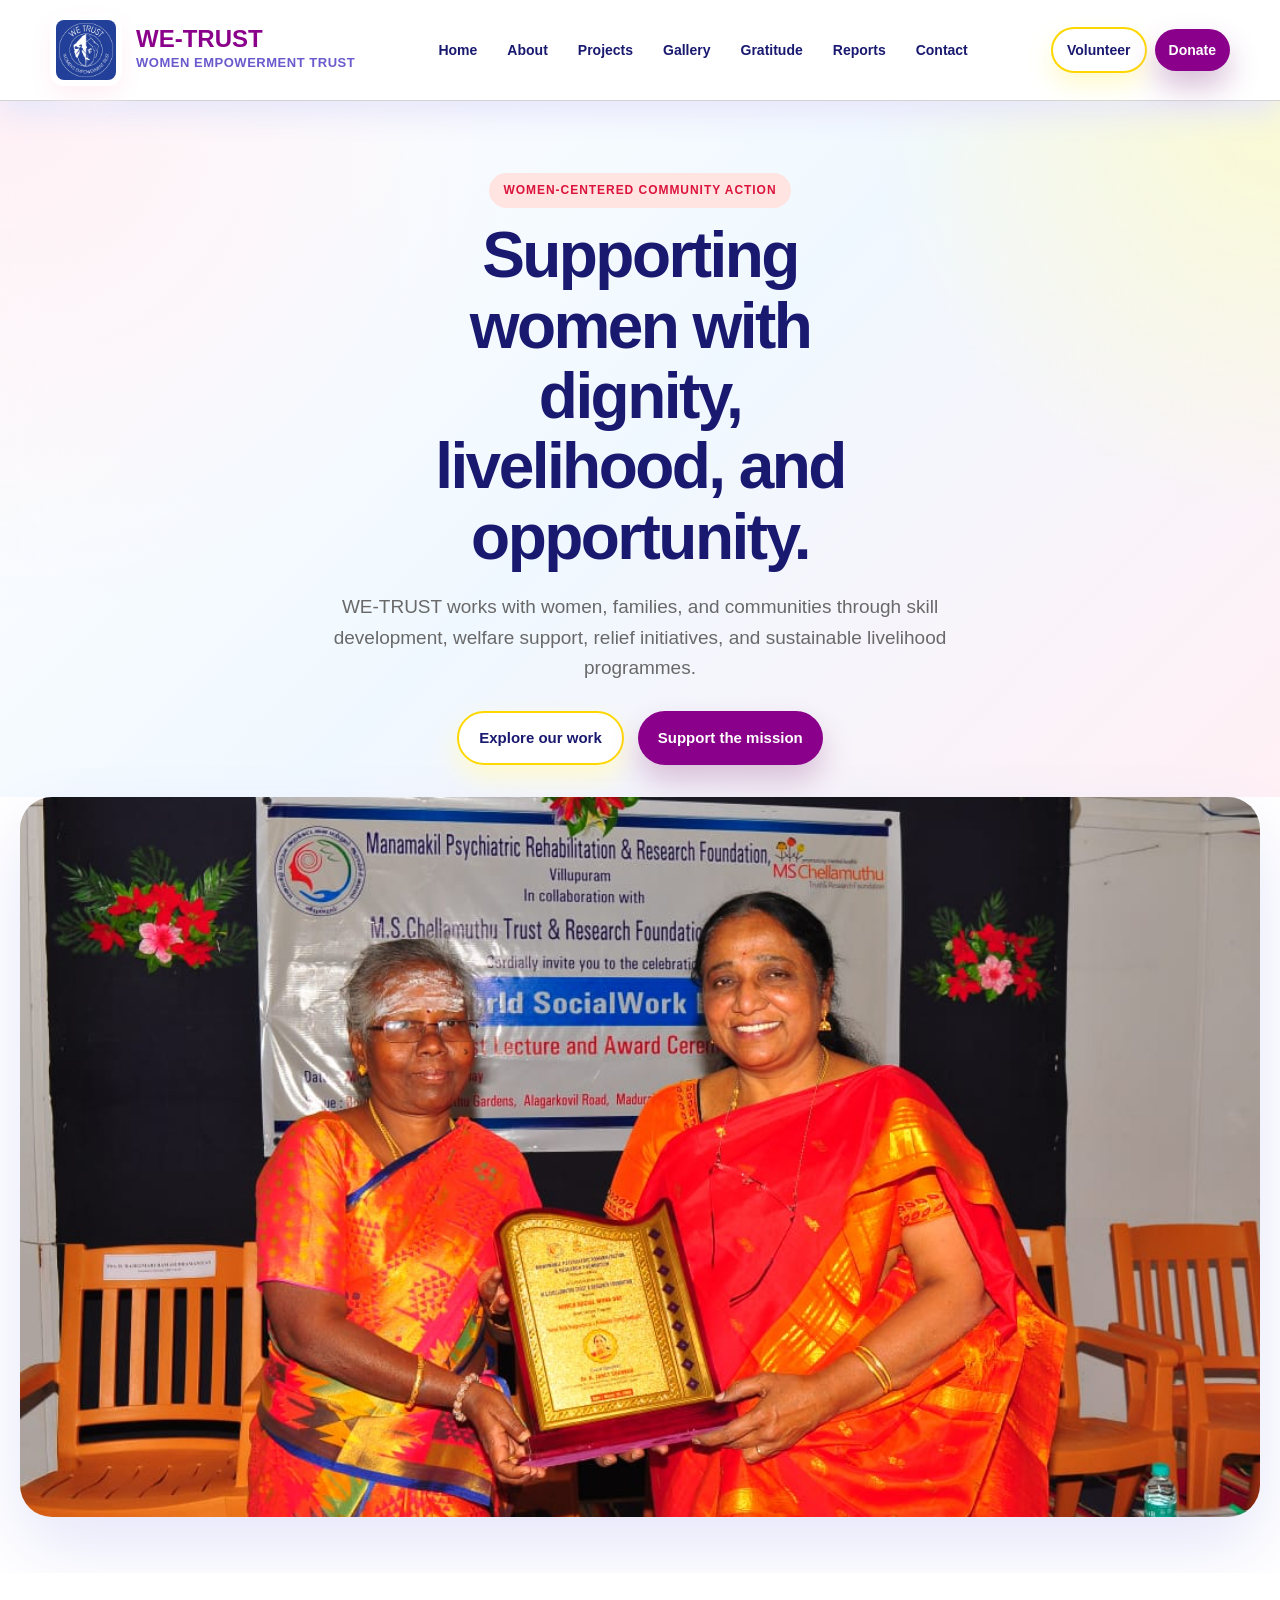
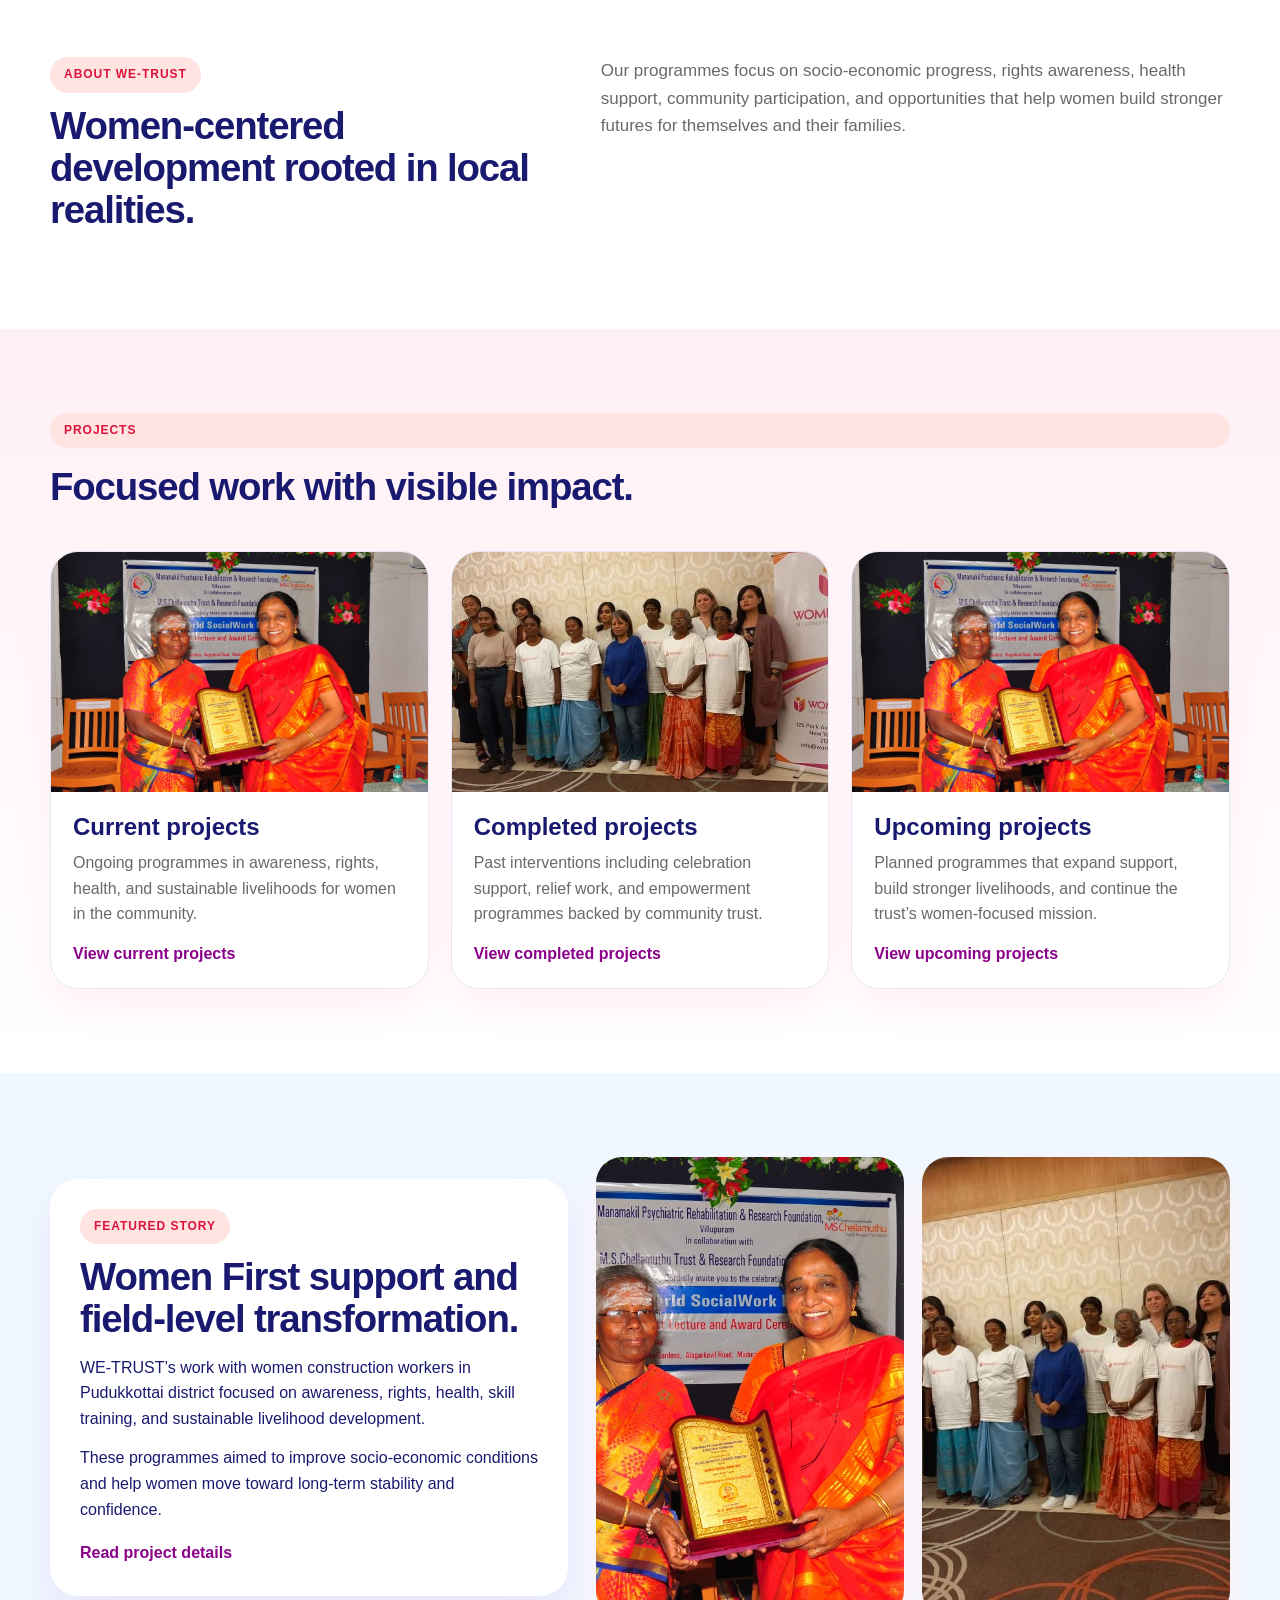
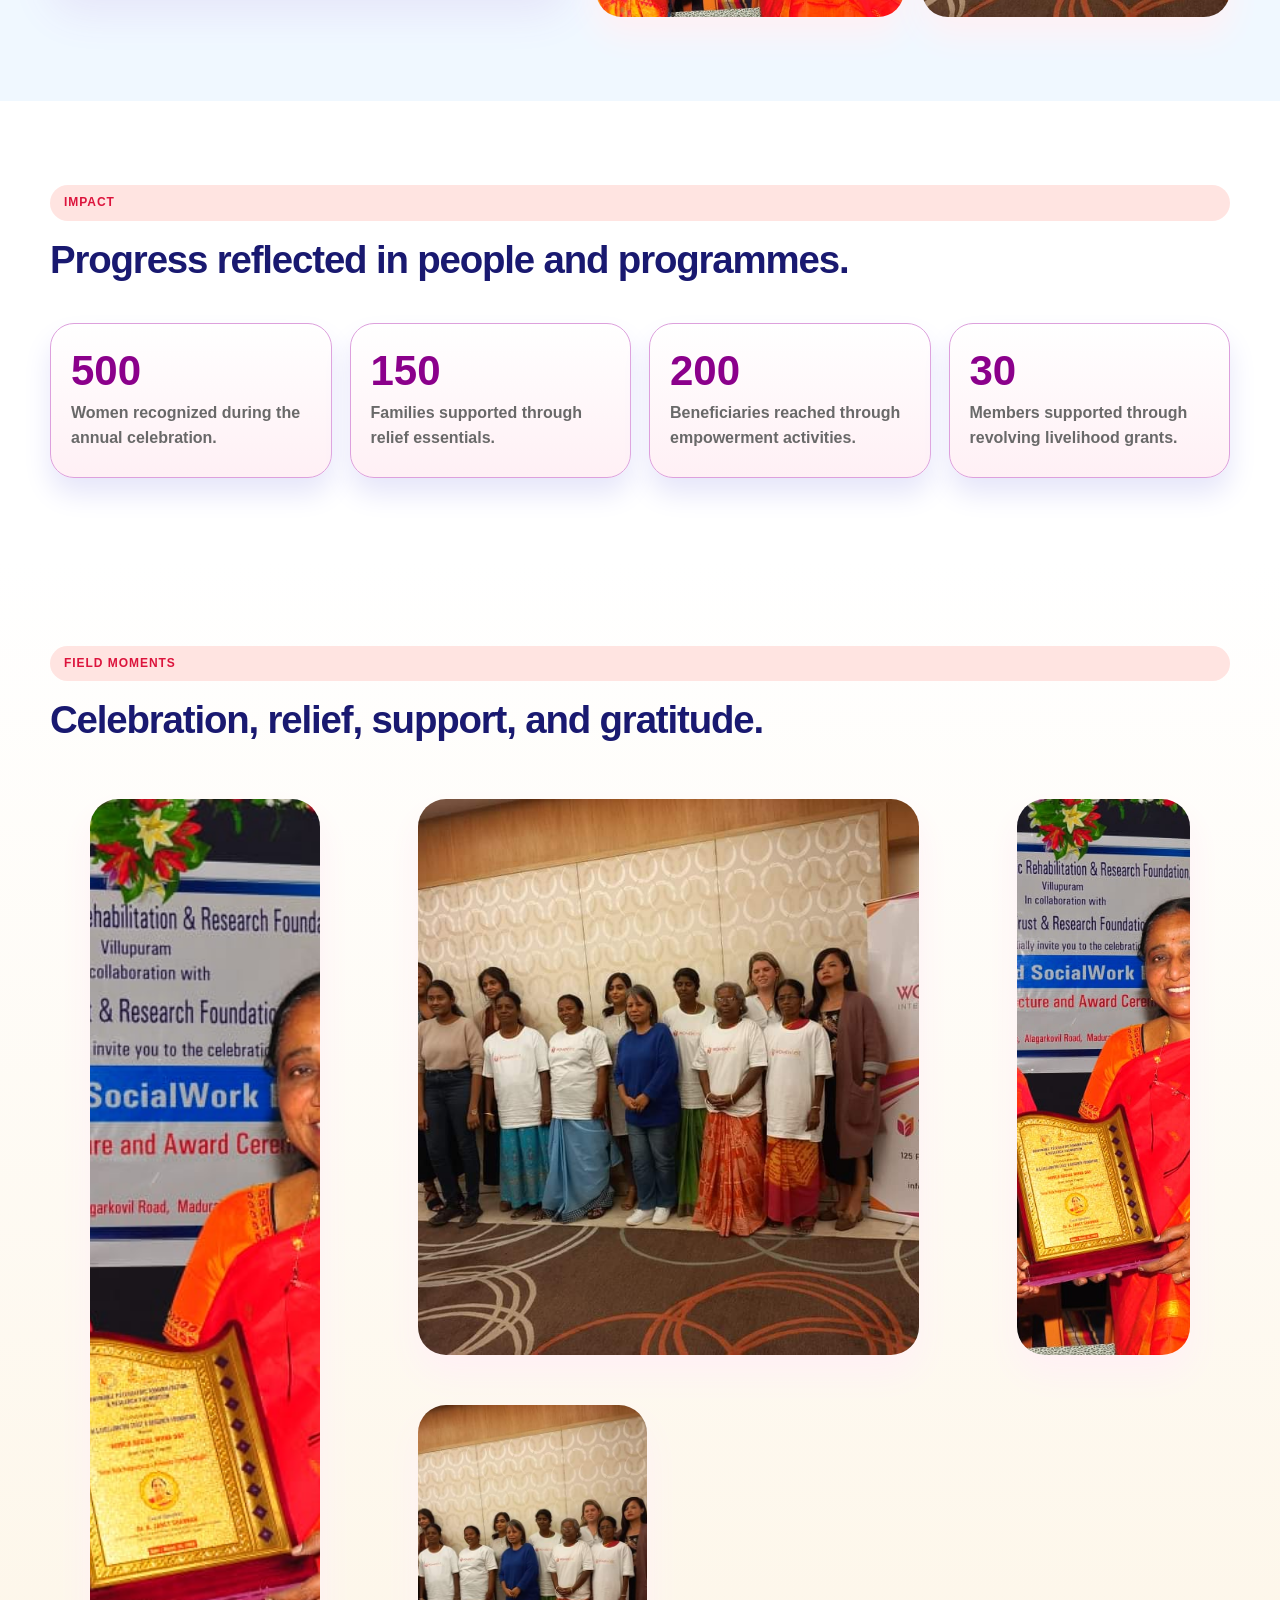
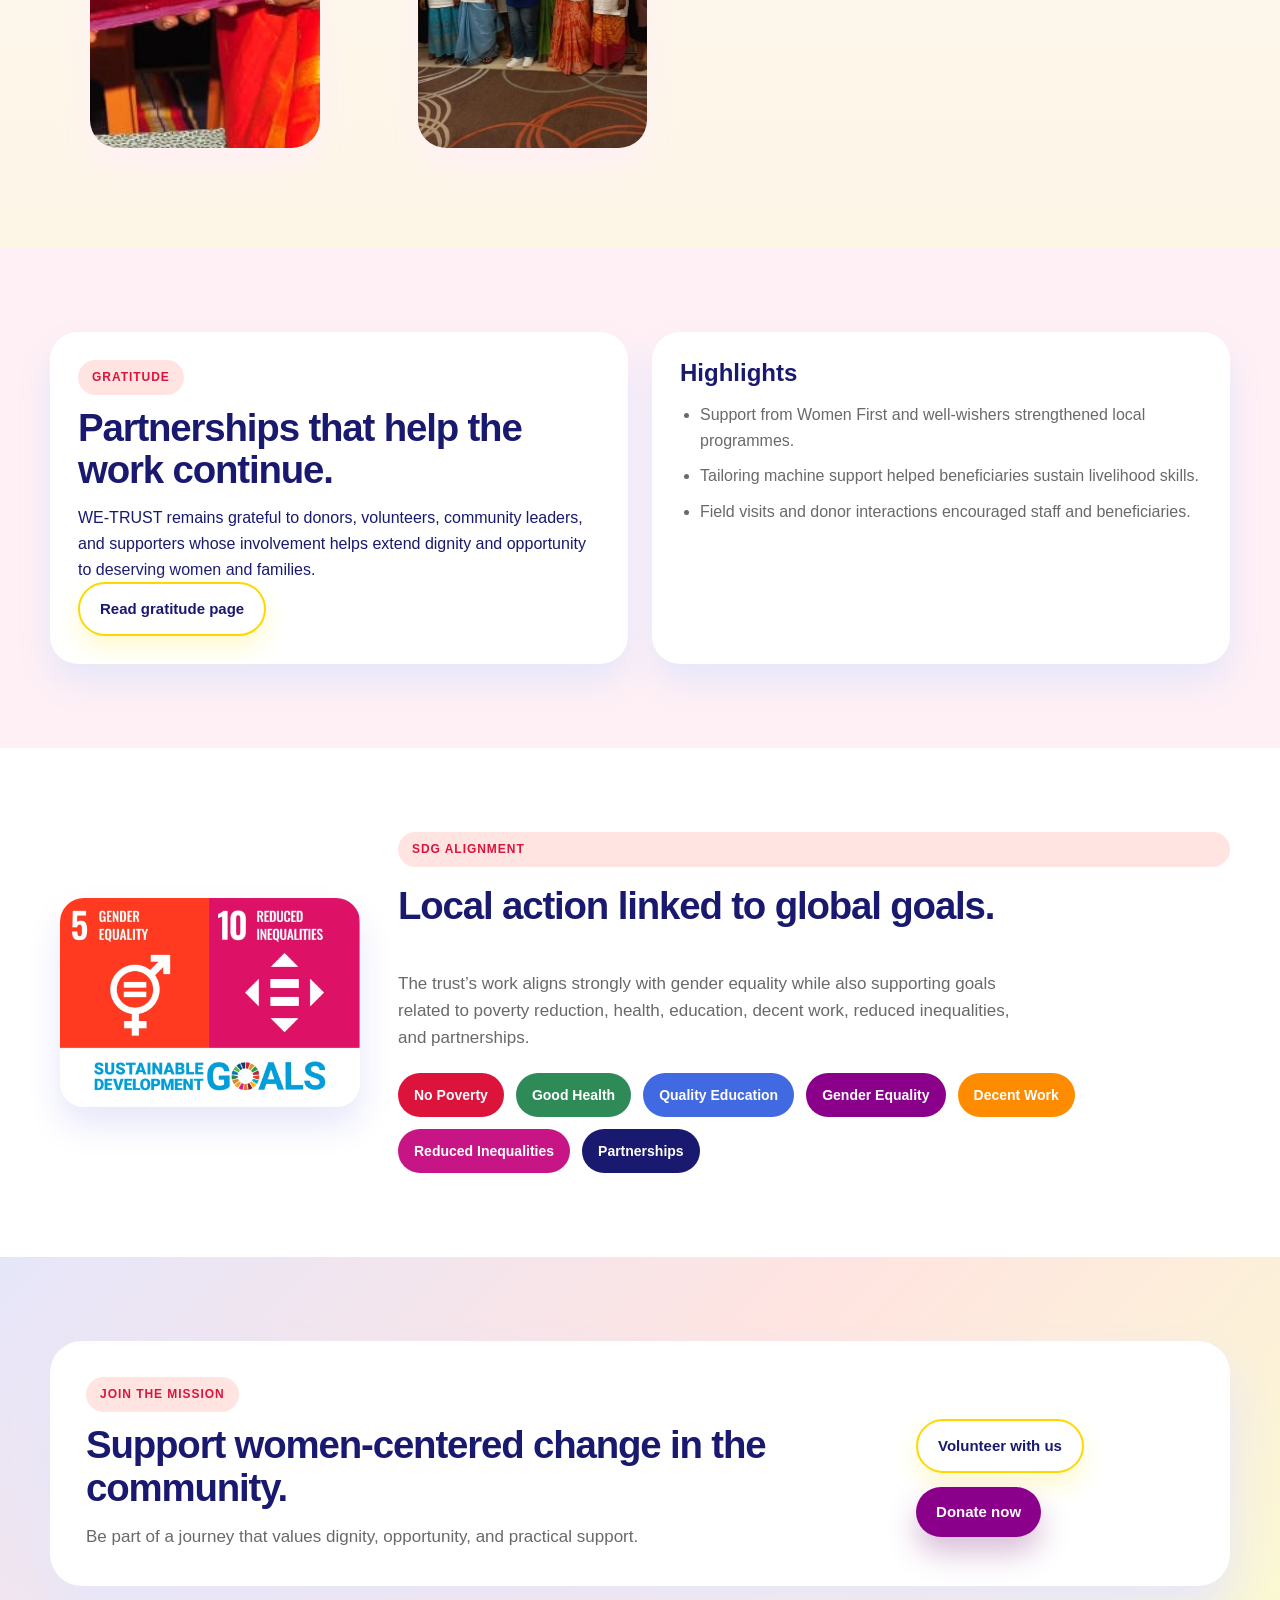
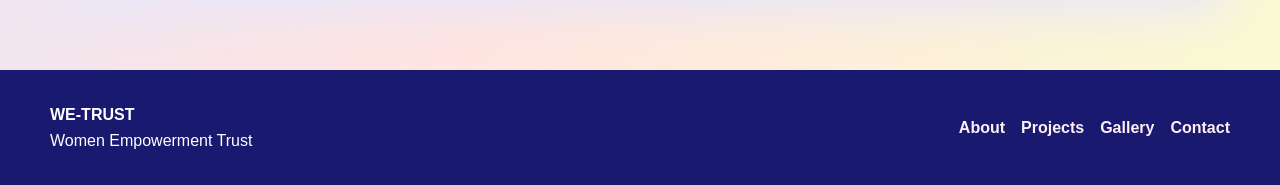
==== commit 38989ba0: "Update index.html" ====
--- a/index.html
+++ b/index.html
@@ -9,7 +9,7 @@
 <body>
   <header class="site-header">
     <div class="container header-wrap">
-      <a href="index.html" class="brand" target="_blank" rel="noopener noreferrer">
+      <a href="index.html" class="brand" >
   <img src="images/logo.png" alt="WE-TRUST logo" class="brand-logo" />
   <div class="brand-text">
     <span class="brand-name">WE-TRUST</span>
@@ -18,17 +18,17 @@
 </a>
 
       <nav class="nav" aria-label="Main navigation">
-  <a href="about.html" target="_blank" >About</a>
-  <a href="projects.html" target="_blank" >Projects</a>
-  <a href="gallery.html" target="_blank" >Gallery</a>
-  <a href="gratitude.html" target="_blank" >Gratitude</a>
-  <a href="reports.html" target="_blank" >Reports</a>
-  <a href="contact.html" target="_blank" >Contact</a>
+  <a href="index.html">Home</a>
+  <a href="about.html">About</a>
+  <a href="projects.html">Projects</a>
+  <a href="gallery.html">Gallery</a>
+  <a href="gratitude.html">Gratitude</a>
+  <a href="reports.html">Reports</a>
+  <a href="contact.html">Contact</a>
 </nav>
-
       <div class="header-actions">
-        <a href="volunteer.html" class="btn btn-secondary" target="_blank" rel="noopener noreferrer">Volunteer</a>
-        <a href="donate.html" class="btn btn-primary" target="_blank" rel="noopener noreferrer">Donate</a>
+        <a href="volunteer.html" class="btn btn-secondary" >Volunteer</a>
+        <a href="donate.html" class="btn btn-primary" >Donate</a>
       </div>
     </div>
   </header>
@@ -47,7 +47,7 @@
 
           <div class="actions">
             <a href="about.html" class="btn btn-secondary">Explore our work</a>
-            <a href="donate.html" class="btn btn-primary" target="_blank" rel="noopener noreferrer">Support the mission</a>
+            <a href="donate.html" class="btn btn-primary" >Support the mission</a>
           </div>
         </div>
       </div>
@@ -88,7 +88,7 @@
             <div class="project-card-content">
               <h3>Current projects</h3>
               <p>Ongoing programmes in awareness, rights, health, and sustainable livelihoods for women in the community.</p>
-              <a href="current-projects.html" target="_blank" rel="noopener noreferrer">View current projects</a>
+              <a href="current-projects.html" >View current projects</a>
             </div>
           </article>
 
@@ -99,7 +99,7 @@
             <div class="project-card-content">
               <h3>Completed projects</h3>
               <p>Past interventions including celebration support, relief work, and empowerment programmes backed by community trust.</p>
-              <a href="completed-projects.html" target="_blank" rel="noopener noreferrer">View completed projects</a>
+              <a href="completed-projects.html" >View completed projects</a>
             </div>
           </article>
 
@@ -110,7 +110,7 @@
             <div class="project-card-content">
               <h3>Upcoming projects</h3>
               <p>Planned programmes that expand support, build stronger livelihoods, and continue the trust’s women-focused mission.</p>
-              <a href="upcoming-projects.html" target="_blank" rel="noopener noreferrer">View upcoming projects</a>
+              <a href="upcoming-projects.html" >View upcoming projects</a>
             </div>
           </article>
         </div>
@@ -210,7 +210,7 @@
             and supporters whose involvement helps extend dignity and opportunity
             to deserving women and families.
           </p>
-          <a href="gratitude.html" class="btn btn-secondary" target="_blank" rel="noopener noreferrer">Read gratitude page</a>
+          <a href="gratitude.html" class="btn btn-secondary" >Read gratitude page</a>
         </div>
 
         <div class="gratitude-panel">
@@ -266,8 +266,8 @@
         </div>
 
         <div class="actions">
-          <a href="volunteer.html" class="btn btn-secondary" target="_blank" rel="noopener noreferrer">Volunteer with us</a>
-          <a href="donate.html" class="btn btn-primary" target="_blank" rel="noopener noreferrer">Donate now</a>
+          <a href="volunteer.html" class="btn btn-secondary" >Volunteer with us</a>
+          <a href="donate.html" class="btn btn-primary" >Donate now</a>
         </div>
       </div>
     </section>
--- a/css/style.css
+++ b/css/style.css
@@ -40,9 +40,9 @@
 
 .header-wrap {
   display: grid;
-  grid-template-columns: auto 1fr auto;
-  align-items: center;
-  gap: 24px;
+  grid-template-columns: auto minmax(0, 1fr) auto;
+  align-items: center;
+  gap: 16px;
   padding: 14px 0;
 }
 
@@ -86,17 +86,20 @@
 .nav {
   display: flex;
   justify-content: center;
-  flex-wrap: wrap;
-  gap: 18px;
+  align-items: center;
+  flex-wrap: nowrap;
+  gap: 10px;
+  min-width: 0;
 }
 
 .nav a {
-  padding: 10px 14px;
+  padding: 8px 10px;
   border-radius: 999px;
-  font-size: 15px;
+  font-size: 14px;
   font-weight: 700;
   color: midnightblue;
   transition: 0.25s ease;
+  white-space: nowrap;
 }
 
 .nav a:hover,
@@ -108,11 +111,18 @@
 
 .header-actions {
   display: flex;
-  gap: 12px;
-  flex-wrap: wrap;
+  align-items: center;
+  gap: 8px;
+  flex-wrap: nowrap;
   justify-content: flex-end;
-}
-
+  flex-shrink: 0;
+}
+.header-actions .btn {
+  min-height: 42px;
+  padding: 10px 14px;
+  font-size: 14px;
+  white-space: nowrap;
+}
 .hero-premium {
   padding: 72px 0 32px;
   background:
@@ -601,7 +611,6 @@
 }
 
 @media (max-width: 1080px) {
-  .header-wrap,
   .intro-grid,
   .story-split,
   .gratitude-grid,
@@ -628,8 +637,41 @@
     grid-row: auto;
   }
 
+  .header-wrap {
+    grid-template-columns: auto minmax(0, 1fr) auto;
+    gap: 10px;
+  }
+
+  .brand-logo {
+    width: 60px;
+    height: 60px;
+  }
+
+  .brand-name {
+    font-size: 21px;
+  }
+
+  .brand-subtitle {
+    font-size: 11px;
+  }
+
+  .nav {
+    gap: 6px;
+  }
+
+  .nav a {
+    padding: 7px 8px;
+    font-size: 13px;
+  }
+
   .header-actions {
-    justify-content: flex-start;
+    gap: 6px;
+    justify-content: flex-end;
+  }
+
+  .header-actions .btn {
+    padding: 9px 12px;
+    font-size: 13px;
   }
 }
 .sdg-layout {
@@ -735,14 +777,21 @@
     padding: 24px;
   }
 
-  .actions,
-  .header-actions {
-    width: 100%;
-  }
-
-  .btn {
-    width: 100%;
-  }
+ .actions {
+  width: 100%;
+}
+
+.btn {
+  width: 100%;
+}
+
+.header-actions {
+  width: auto;
+}
+
+.header-actions .btn {
+  width: auto;
+}
 }
 
 .about-hero-simple {
@@ -1088,24 +1137,7 @@
   align-items: center;
 }
 
-.google-form-wrap {
-  width: 100%;
-  max-width: 980px;
-  margin: 0 auto;
-  background: white;
-  border-radius: 30px;
-  overflow: hidden;
-  border: 1px solid lavender;
-  box-shadow: 0 22px 50px lavender;
-}
-
-.google-form-frame {
-  display: block;
-  width: 100%;
-  height: 760px;
-  border: 0;
-  background: white;
-}
+
 
 @media (max-width: 1080px) {
   .volunteer-area-grid {
@@ -1127,8 +1159,126 @@
   .volunteer-area-card {
     padding: 22px;
   }
-
-  .google-form-frame {
-    min-height: 680px;
-  }
-}
+}
+.volunteer-form-card {
+  max-width: 980px;
+  margin: 0 auto;
+  background: white;
+  border-radius: 30px;
+  padding: 32px;
+  border: 1px solid lavender;
+  box-shadow: 0 22px 50px lavender;
+}
+
+.volunteer-form-mailto {
+  width: 100%;
+}
+
+.volunteer-form-grid {
+  display: grid;
+  grid-template-columns: 1fr 1fr;
+  gap: 20px;
+}
+
+.form-field {
+  display: flex;
+  flex-direction: column;
+  gap: 8px;
+}
+
+.form-field-full {
+  grid-column: 1 / -1;
+}
+
+.form-field label {
+  font-size: 14px;
+  font-weight: 800;
+  color: midnightblue;
+}
+
+.form-field input,
+.form-field select,
+.form-field textarea {
+  width: 100%;
+  padding: 14px 16px;
+  border: 1px solid plum;
+  border-radius: 18px;
+  background: white;
+  color: midnightblue;
+  font: inherit;
+  outline: none;
+  transition: 0.25s ease;
+}
+
+.form-field input:focus,
+.form-field select:focus,
+.form-field textarea:focus {
+  border-color: darkmagenta;
+  box-shadow: 0 0 0 4px lavenderblush;
+}
+
+.form-field textarea {
+  resize: vertical;
+  min-height: 120px;
+}
+
+.volunteer-form-actions {
+  margin-top: 26px;
+  display: flex;
+  justify-content: center;
+}
+
+@media (max-width: 720px) {
+  .volunteer-form-card {
+    padding: 22px;
+  }
+
+  .volunteer-form-grid {
+    grid-template-columns: 1fr;
+  }
+
+  .form-field-full {
+    grid-column: auto;
+  }
+}
+.form-status {
+  margin-top: 18px;
+  text-align: center;
+  font-weight: 700;
+  font-size: 14px;
+}
+
+.form-status.success {
+  color: seagreen;
+}
+
+.form-status.error {
+  color: crimson;
+}
+
+.volunteer-form-actions .btn:disabled {
+  opacity: 0.7;
+  cursor: not-allowed;
+}
+.facebook-section {
+  padding-top: 0;
+}
+
+.facebook-embed-wrap {
+  display: flex;
+  justify-content: center;
+  margin-top: 24px;
+}
+
+.facebook-embed-wrap .fb-page {
+  max-width: 100%;
+}
+
+@media (max-width: 640px) {
+  .facebook-embed-wrap {
+    justify-content: stretch;
+  }
+}
+.social-connect-actions {
+  margin-top: 24px;
+}
